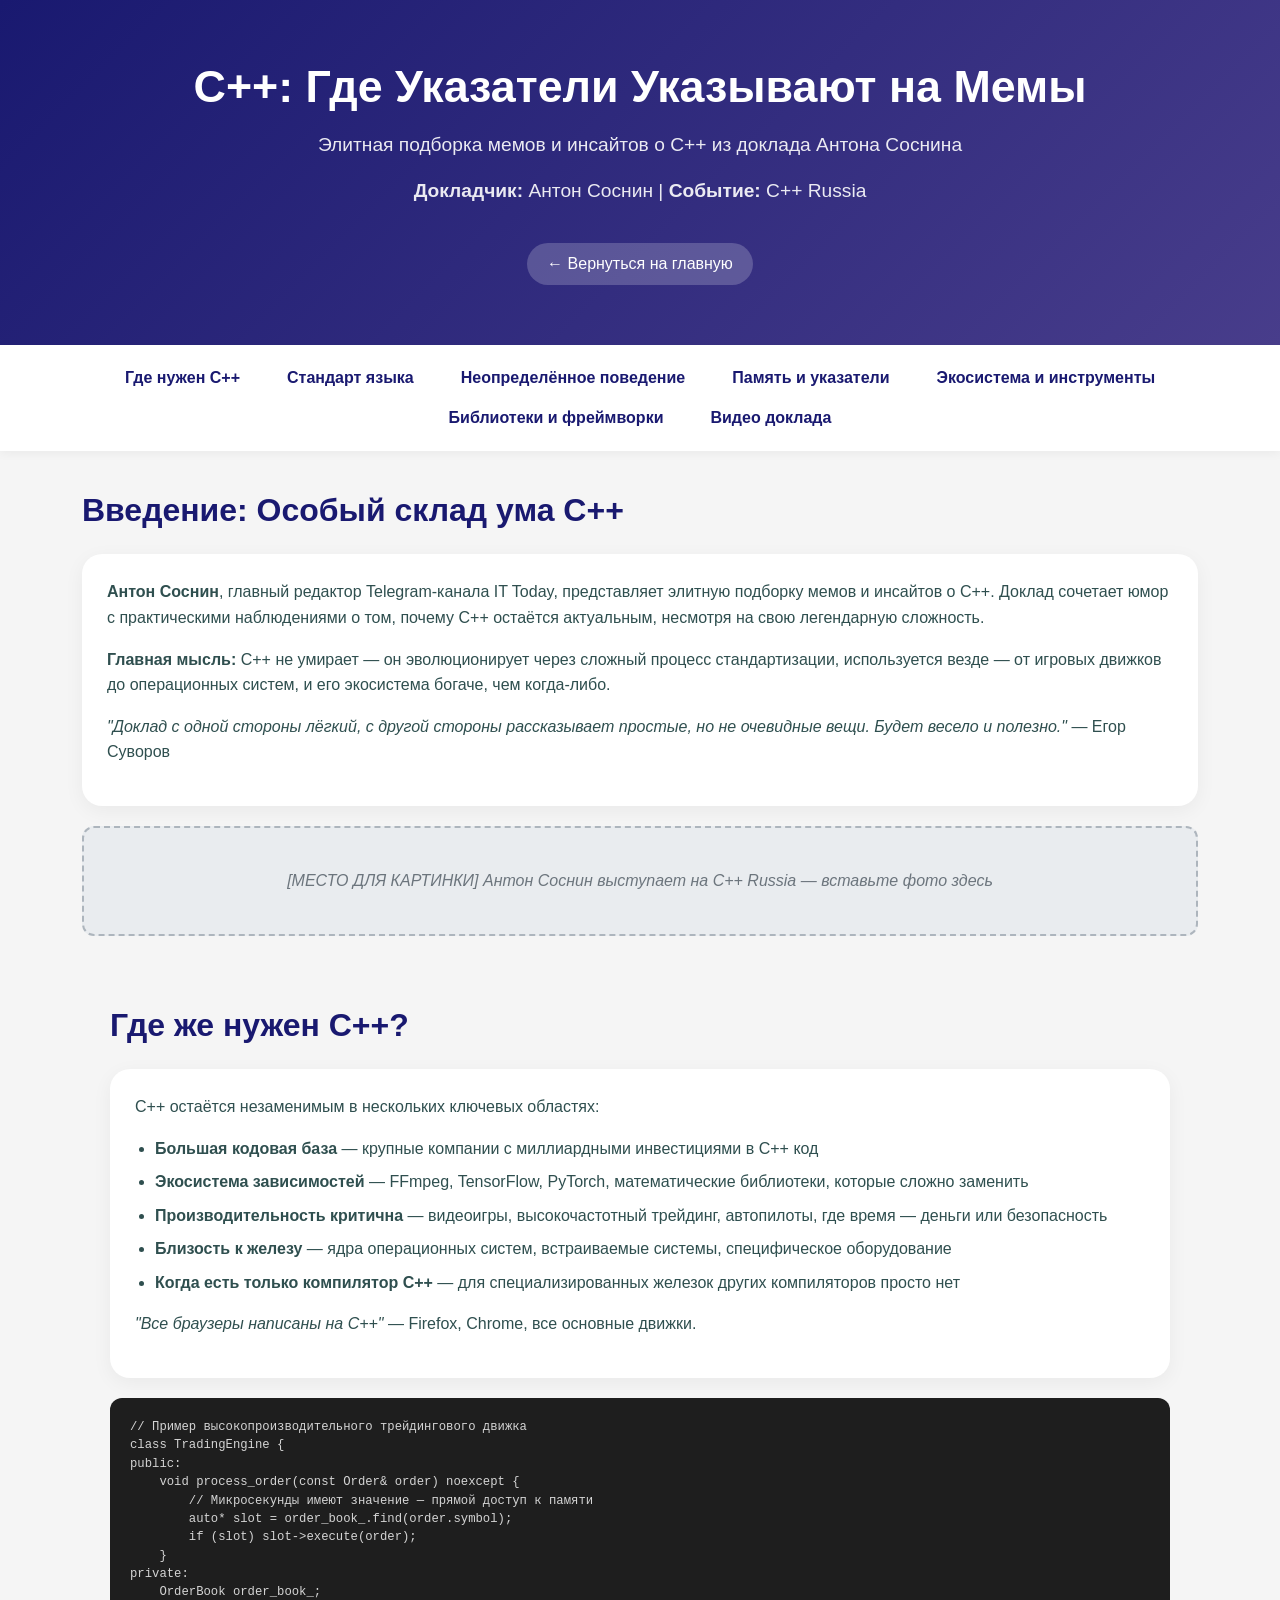
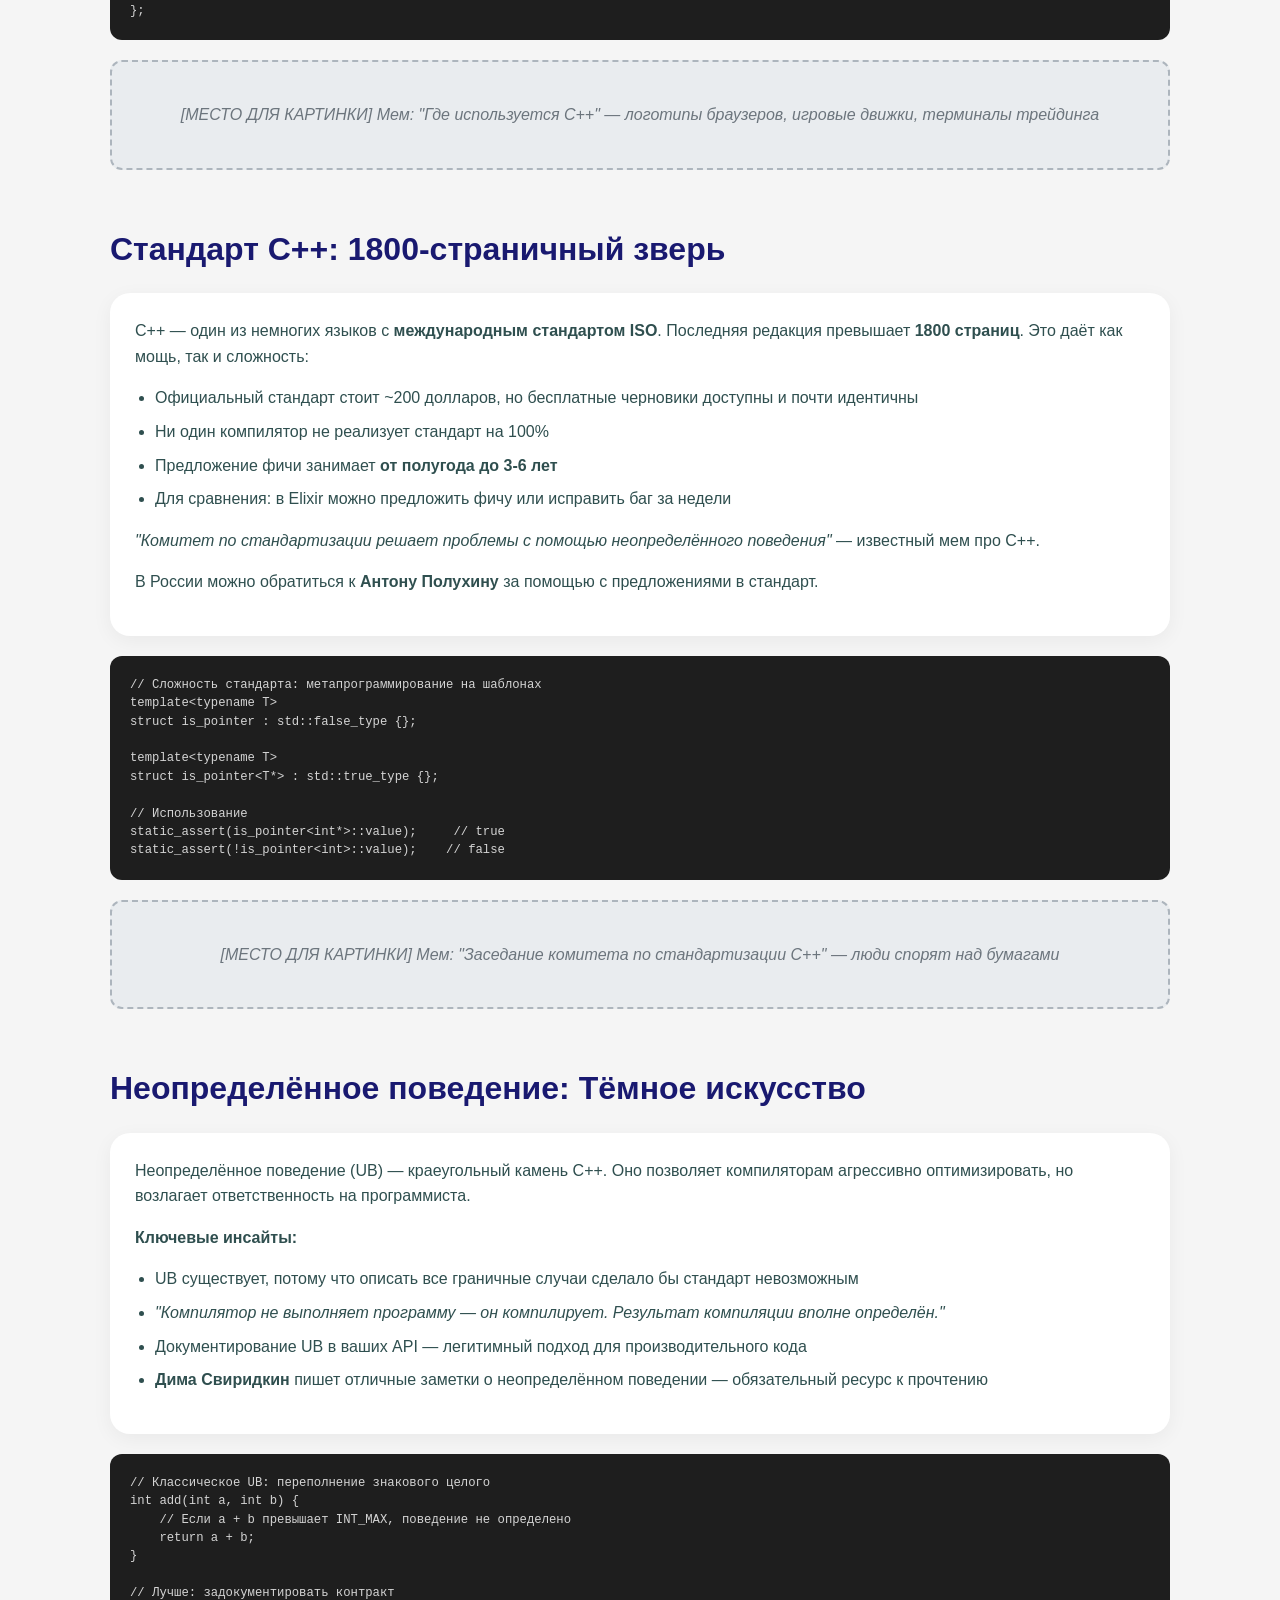
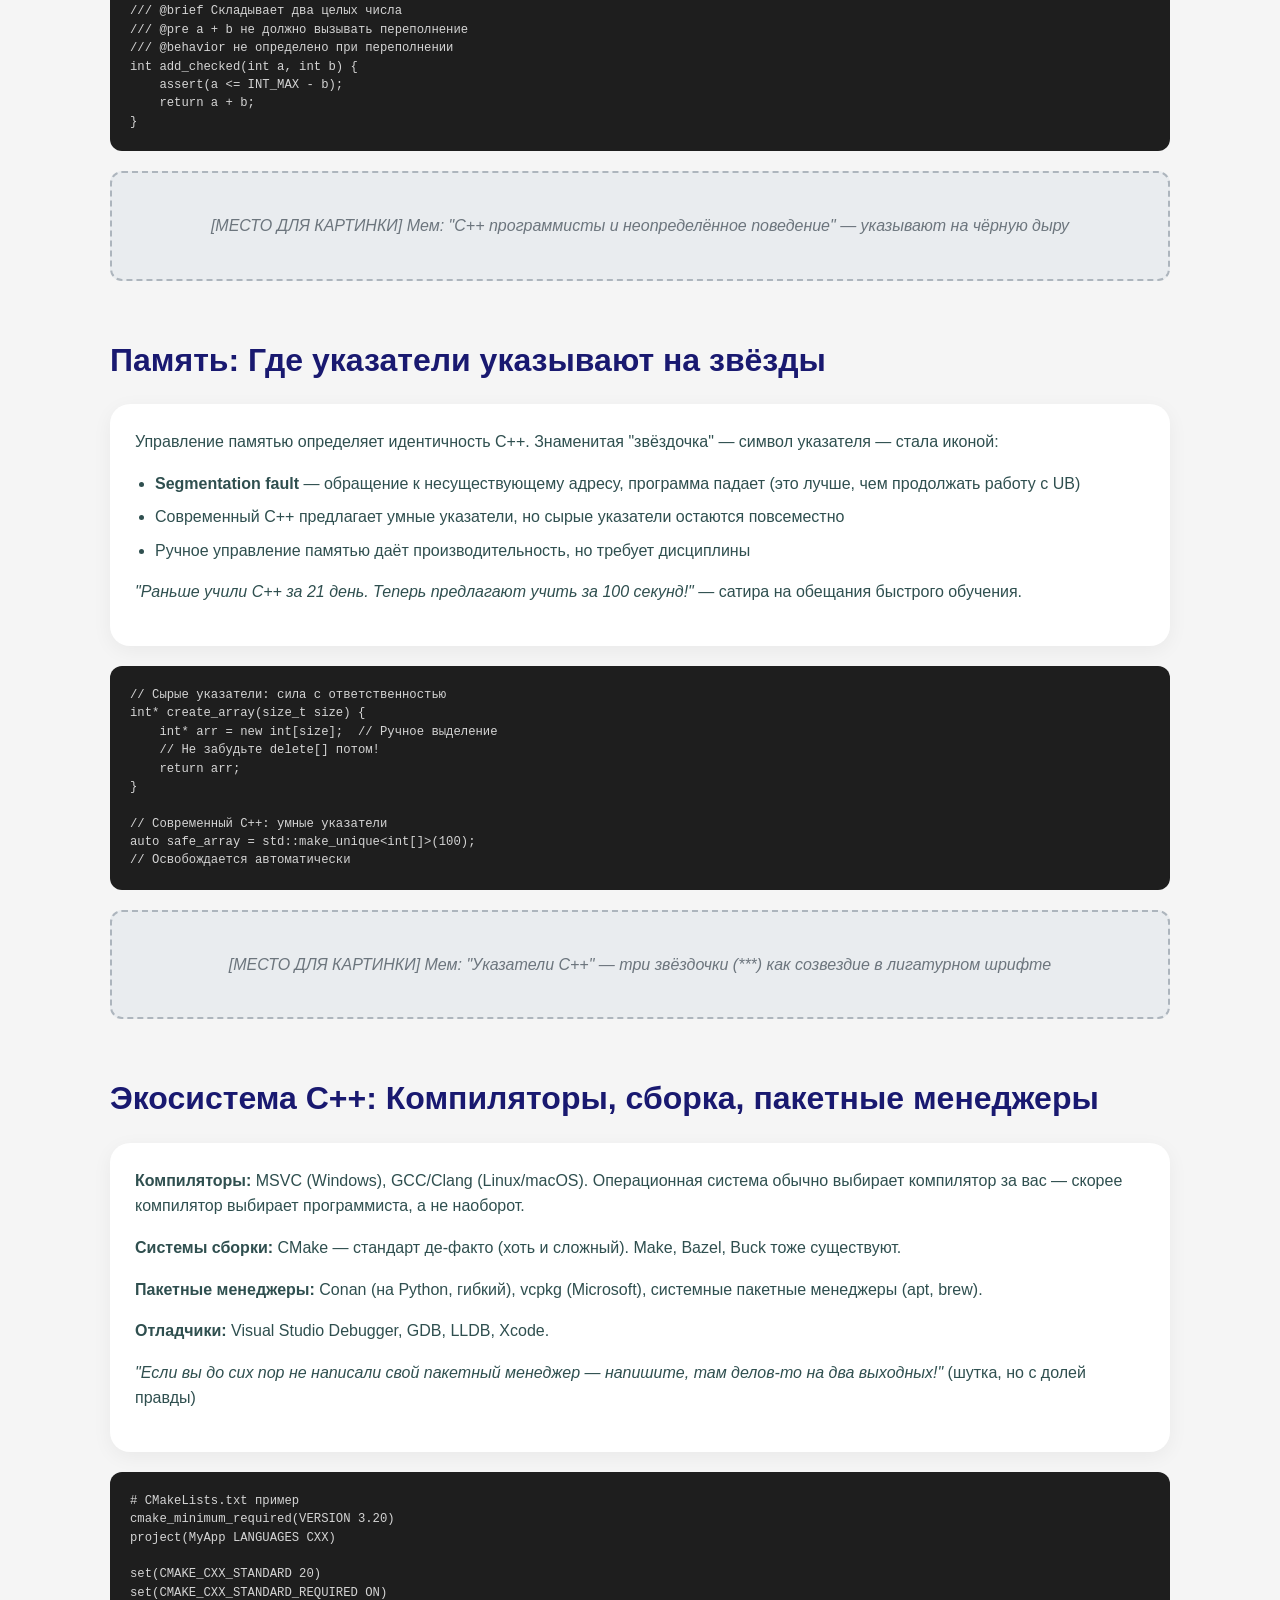
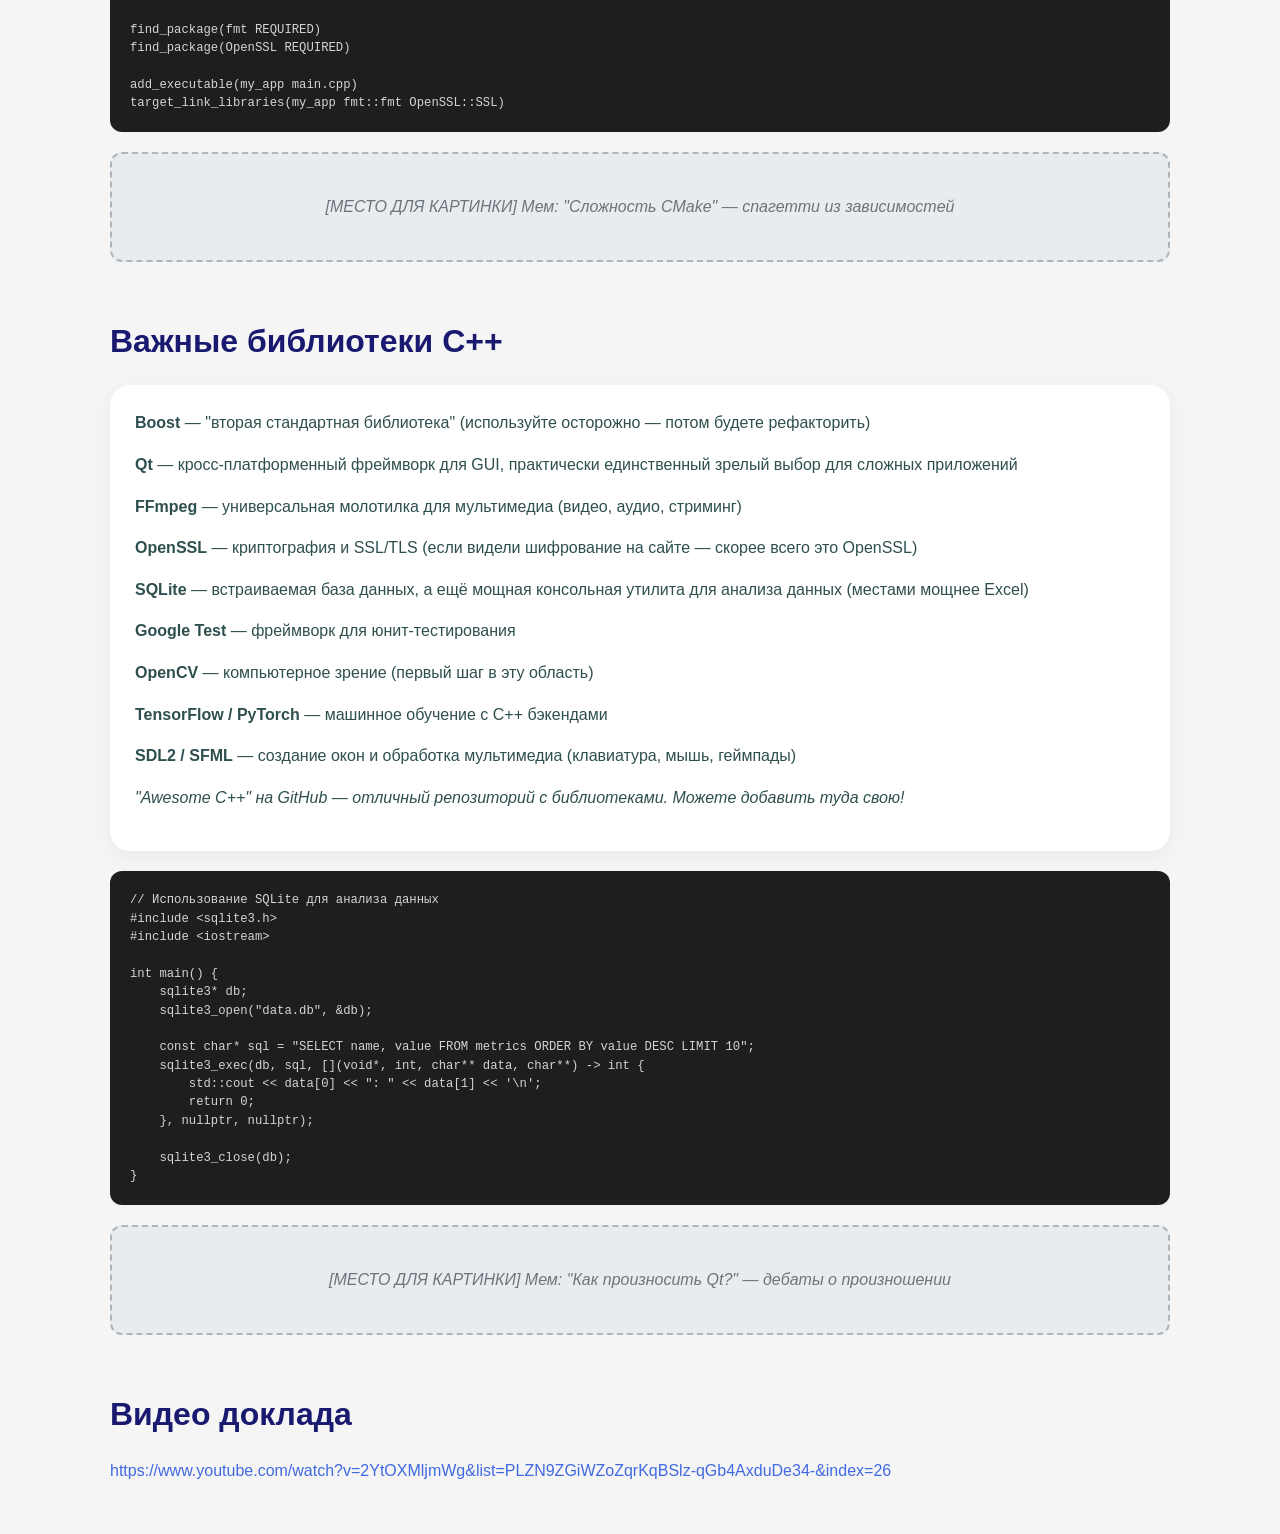
==== cpp-memes.html @ f67b55f9 "Update cpp-memes.html" ====
<!DOCTYPE html>
<html lang="ru">
<head>
    <meta charset="UTF-8">
    <meta name="viewport" content="width=device-width, initial-scale=1.0">
    <title>C++ Мемы и Инсайты | Доклад Антона Соснина</title>
    <link href="https://cdn.jsdelivr.net/npm/bootstrap@5.3.0-alpha1/dist/css/bootstrap.min.css" rel="stylesheet">
    <link rel="stylesheet" href="cpp-memes.css">
</head>
<body>

    <div class="header-section">
        <div class="container">
            <h1>C++: Где Указатели Указывают на Мемы</h1>
            <p>Элитная подборка мемов и инсайтов о C++ из доклада Антона Соснина</p>
            <p class="mt-3"><strong>Докладчик:</strong> Антон Соснин | <strong>Событие:</strong> C++ Russia</p>
            <a href="index.html" class="back-link">← Вернуться на главную</a>
        </div>
    </div>

    <div class="toc-section">
        <div class="container">
            <ul>
                <li><a href="#where-cpp">Где нужен C++</a></li>
                <li><a href="#standard">Стандарт языка</a></li>
                <li><a href="#ub">Неопределённое поведение</a></li>
                <li><a href="#memory">Память и указатели</a></li>
                <li><a href="#ecosystem">Экосистема и инструменты</a></li>
                <li><a href="#libraries">Библиотеки и фреймворки</a></li>
                <li><a href="#video">Видео доклада</a></li>
            </ul>
        </div>
    </div>
    <div class="intro-fixed">
        <div class="container">
            <h2 class="section-title">Введение: Особый склад ума C++</h2>
            <div class="info-card">
                <p><strong>Антон Соснин</strong>, главный редактор Telegram-канала IT Today, представляет элитную подборку мемов и инсайтов о C++. Доклад сочетает юмор с практическими наблюдениями о том, почему C++ остаётся актуальным, несмотря на свою легендарную сложность.</p>
                <p class="mt-3"><strong>Главная мысль:</strong> C++ не умирает — он эволюционирует через сложный процесс стандартизации, используется везде — от игровых движков до операционных систем, и его экосистема богаче, чем когда-либо.</p>
                <p class="mt-3"><em>"Доклад с одной стороны лёгкий, с другой стороны рассказывает простые, но не очевидные вещи. Будет весело и полезно."</em> — Егор Суворов</p>
            </div>
            <div class="image-placeholder">
                <p>[МЕСТО ДЛЯ КАРТИНКИ] Антон Соснин выступает на C++ Russia — вставьте фото здесь</p>
            </div>
        </div>
    </div>

    <div class="container-content">
        <div id="where-cpp" class="section-block">
            <h2 class="section-title">Где же нужен C++?</h2>
            <div class="info-card">
                <p>C++ остаётся незаменимым в нескольких ключевых областях:</p>
                <ul>
                    <li><strong>Большая кодовая база</strong> — крупные компании с миллиардными инвестициями в C++ код</li>
                    <li><strong>Экосистема зависимостей</strong> — FFmpeg, TensorFlow, PyTorch, математические библиотеки, которые сложно заменить</li>
                    <li><strong>Производительность критична</strong> — видеоигры, высокочастотный трейдинг, автопилоты, где время — деньги или безопасность</li>
                    <li><strong>Близость к железу</strong> — ядра операционных систем, встраиваемые системы, специфическое оборудование</li>
                    <li><strong>Когда есть только компилятор C++</strong> — для специализированных железок других компиляторов просто нет</li>
                </ul>
                <p class="mt-3"><em>"Все браузеры написаны на C++"</em> — Firefox, Chrome, все основные движки.</p>
            </div>
            <div class="code-block">
                <pre>
// Пример высокопроизводительного трейдингового движка
class TradingEngine {
public:
    void process_order(const Order&amp; order) noexcept {
        // Микросекунды имеют значение — прямой доступ к памяти
        auto* slot = order_book_.find(order.symbol);
        if (slot) slot->execute(order);
    }
private:
    OrderBook order_book_;
};</pre>
            </div>
            <div class="image-placeholder">
                <p>[МЕСТО ДЛЯ КАРТИНКИ] Мем: "Где используется C++" — логотипы браузеров, игровые движки, терминалы трейдинга</p>
            </div>
        </div>
        <div id="standard" class="section-block">
            <h2 class="section-title">Стандарт C++: 1800-страничный зверь</h2>
            <div class="info-card">
                <p>C++ — один из немногих языков с <strong>международным стандартом ISO</strong>. Последняя редакция превышает <strong>1800 страниц</strong>. Это даёт как мощь, так и сложность:</p>
                <ul>
                    <li>Официальный стандарт стоит ~200 долларов, но бесплатные черновики доступны и почти идентичны</li>
                    <li>Ни один компилятор не реализует стандарт на 100%</li>
                    <li>Предложение фичи занимает <strong>от полугода до 3-6 лет</strong></li>
                    <li>Для сравнения: в Elixir можно предложить фичу или исправить баг за недели</li>
                </ul>
                <p class="mt-3"><em>"Комитет по стандартизации решает проблемы с помощью неопределённого поведения"</em> — известный мем про C++.</p>
                <p class="mt-2">В России можно обратиться к <strong>Антону Полухину</strong> за помощью с предложениями в стандарт.</p>
            </div>
            <div class="code-block">
                <pre>
// Сложность стандарта: метапрограммирование на шаблонах
template&lt;typename T&gt;
struct is_pointer : std::false_type {};

template&lt;typename T&gt;
struct is_pointer&lt;T*&gt; : std::true_type {};

// Использование
static_assert(is_pointer&lt;int*&gt;::value);     // true
static_assert(!is_pointer&lt;int&gt;::value);    // false</pre>
            </div>
            <div class="image-placeholder">
                <p>[МЕСТО ДЛЯ КАРТИНКИ] Мем: "Заседание комитета по стандартизации C++" — люди спорят над бумагами</p>
            </div>
        </div>
        <div id="ub" class="section-block">
            <h2 class="section-title">Неопределённое поведение: Тёмное искусство</h2>
            <div class="info-card">
                <p>Неопределённое поведение (UB) — краеугольный камень C++. Оно позволяет компиляторам агрессивно оптимизировать, но возлагает ответственность на программиста.</p>
                <p><strong>Ключевые инсайты:</strong></p>
                <ul>
                    <li>UB существует, потому что описать все граничные случаи сделало бы стандарт невозможным</li>
                    <li><em>"Компилятор не выполняет программу — он компилирует. Результат компиляции вполне определён."</em></li>
                    <li>Документирование UB в ваших API — легитимный подход для производительного кода</li>
                    <li><strong>Дима Свиридкин</strong> пишет отличные заметки о неопределённом поведении — обязательный ресурс к прочтению</li>
                </ul>
            </div>
            <div class="code-block">
                <pre>
// Классическое UB: переполнение знакового целого
int add(int a, int b) {
    // Если a + b превышает INT_MAX, поведение не определено
    return a + b;
}

// Лучше: задокументировать контракт
/// @brief Складывает два целых числа
/// @pre a + b не должно вызывать переполнение
/// @behavior не определено при переполнении
int add_checked(int a, int b) {
    assert(a <= INT_MAX - b);
    return a + b;
}</pre>
            </div>
            <div class="image-placeholder">
                <p>[МЕСТО ДЛЯ КАРТИНКИ] Мем: "C++ программисты и неопределённое поведение" — указывают на чёрную дыру</p>
            </div>
        </div>
        <div id="memory" class="section-block">
            <h2 class="section-title">Память: Где указатели указывают на звёзды</h2>
            <div class="info-card">
                <p>Управление памятью определяет идентичность C++. Знаменитая "звёздочка" — символ указателя — стала иконой:</p>
                <ul>
                    <li><strong>Segmentation fault</strong> — обращение к несуществующему адресу, программа падает (это лучше, чем продолжать работу с UB)</li>
                    <li>Современный C++ предлагает умные указатели, но сырые указатели остаются повсеместно</li>
                    <li>Ручное управление памятью даёт производительность, но требует дисциплины</li>
                </ul>
                <p class="mt-3"><em>"Раньше учили C++ за 21 день. Теперь предлагают учить за 100 секунд!"</em> — сатира на обещания быстрого обучения.</p>
            </div>
            <div class="code-block">
                <pre>
// Сырые указатели: сила с ответственностью
int* create_array(size_t size) {
    int* arr = new int[size];  // Ручное выделение
    // Не забудьте delete[] потом!
    return arr;
}

// Современный C++: умные указатели
auto safe_array = std::make_unique&lt;int[]&gt;(100);
// Освобождается автоматически</pre>
            </div>
            <div class="image-placeholder">
                <p>[МЕСТО ДЛЯ КАРТИНКИ] Мем: "Указатели C++" — три звёздочки (***) как созвездие в лигатурном шрифте</p>
            </div>
        </div>
        <div id="ecosystem" class="section-block">
            <h2 class="section-title">Экосистема C++: Компиляторы, сборка, пакетные менеджеры</h2>
            <div class="info-card">
                <p><strong>Компиляторы:</strong> MSVC (Windows), GCC/Clang (Linux/macOS). Операционная система обычно выбирает компилятор за вас — скорее компилятор выбирает программиста, а не наоборот.</p>
                <p><strong>Системы сборки:</strong> CMake — стандарт де-факто (хоть и сложный). Make, Bazel, Buck тоже существуют.</p>
                <p><strong>Пакетные менеджеры:</strong> Conan (на Python, гибкий), vcpkg (Microsoft), системные пакетные менеджеры (apt, brew).</p>
                <p><strong>Отладчики:</strong> Visual Studio Debugger, GDB, LLDB, Xcode.</p>
                <p class="mt-3"><em>"Если вы до сих пор не написали свой пакетный менеджер — напишите, там делов-то на два выходных!"</em> (шутка, но с долей правды)</p>
            </div>
            <div class="code-block">
                <pre>
# CMakeLists.txt пример
cmake_minimum_required(VERSION 3.20)
project(MyApp LANGUAGES CXX)

set(CMAKE_CXX_STANDARD 20)
set(CMAKE_CXX_STANDARD_REQUIRED ON)

find_package(fmt REQUIRED)
find_package(OpenSSL REQUIRED)

add_executable(my_app main.cpp)
target_link_libraries(my_app fmt::fmt OpenSSL::SSL)</pre>
            </div>
            <div class="image-placeholder">
                <p>[МЕСТО ДЛЯ КАРТИНКИ] Мем: "Сложность CMake" — спагетти из зависимостей</p>
            </div>
        </div>
        <div id="libraries" class="section-block">
            <h2 class="section-title">Важные библиотеки C++</h2>
            <div class="info-card">
                <p><strong>Boost</strong> — "вторая стандартная библиотека" (используйте осторожно — потом будете рефакторить)</p>
                <p><strong>Qt</strong> — кросс-платформенный фреймворк для GUI, практически единственный зрелый выбор для сложных приложений</p>
                <p><strong>FFmpeg</strong> — универсальная молотилка для мультимедиа (видео, аудио, стриминг)</p>
                <p><strong>OpenSSL</strong> — криптография и SSL/TLS (если видели шифрование на сайте — скорее всего это OpenSSL)</p>
                <p><strong>SQLite</strong> — встраиваемая база данных, а ещё мощная консольная утилита для анализа данных (местами мощнее Excel)</p>
                <p><strong>Google Test</strong> — фреймворк для юнит-тестирования</p>
                <p><strong>OpenCV</strong> — компьютерное зрение (первый шаг в эту область)</p>
                <p><strong>TensorFlow / PyTorch</strong> — машинное обучение с C++ бэкендами</p>
                <p><strong>SDL2 / SFML</strong> — создание окон и обработка мультимедиа (клавиатура, мышь, геймпады)</p>
                <p class="mt-3"><em>"Awesome C++" на GitHub — отличный репозиторий с библиотеками. Можете добавить туда свою!</em></p>
            </div>
            <div class="code-block">
                <pre>
// Использование SQLite для анализа данных
#include &lt;sqlite3.h&gt;
#include &lt;iostream&gt;

int main() {
    sqlite3* db;
    sqlite3_open("data.db", &db);
    
    const char* sql = "SELECT name, value FROM metrics ORDER BY value DESC LIMIT 10";
    sqlite3_exec(db, sql, [](void*, int, char** data, char**) -> int {
        std::cout &lt;&lt; data[0] &lt;&lt; ": " &lt;&lt; data[1] &lt;&lt; '\n';
        return 0;
    }, nullptr, nullptr);
    
    sqlite3_close(db);
}</pre>
            </div>
            <div class="image-placeholder">
                <p>[МЕСТО ДЛЯ КАРТИНКИ] Мем: "Как произносить Qt?" — дебаты о произношении</p>
            </div>
        </div>
        <div id="video" class="video-link-block">
            <h2 class="section-title">Видео доклада</h2>
            <div class="video-link">
                <a href="https://www.youtube.com/watch?v=2YtOXMljmWg&list=PLZN9ZGiWZoZqrKqBSlz-qGb4AxduDe34-&index=26" target="_blank" class="video-url">
                    https://www.youtube.com/watch?v=2YtOXMljmWg&list=PLZN9ZGiWZoZqrKqBSlz-qGb4AxduDe34-&index=26
                </a>
            </div>
        </div>
    </div>
</body>
</html>
---- cpp-memes.css ----
* {
    margin: 0;
    padding: 0;
    box-sizing: border-box;
}

body {
    font-family: "Segoe UI", Tahoma, Geneva, Verdana, sans-serif;
    background: whitesmoke;
    color: darkslategray;
    line-height: 1.6;
}
.header-section {
    background: linear-gradient(135deg, midnightblue 0%, darkslateblue 100%);
    color: white;
    padding: 60px 0;
    text-align: center;
}

.header-section h1 {
    font-size: 2.8rem;
    font-weight: 800;
    margin-bottom: 1rem;
}

.header-section p {
    font-size: 1.2rem;
    opacity: 0.9;
}

.back-link {
    display: inline-block;
    margin-top: 20px;
    color: white;
    text-decoration: none;
    background: rgba(255, 255, 255, 0.2);
    padding: 8px 20px;
    border-radius: 40px;
    transition: all 0.3s;
}

.back-link:hover {
    background: rgba(255, 255, 255, 0.3);
    color: white;
}

.toc-section {
    background: white;
    padding: 20px 0;
    position: sticky;
    top: 0;
    z-index: 100;
    box-shadow: 0 2px 10px rgba(0, 0, 0, 0.05);
}

.toc-section ul {
    display: flex;
    flex-wrap: wrap;
    justify-content: center;
    gap: 15px;
    list-style: none;
    padding: 0;
    margin: 0;
}

.toc-section a {
    color: midnightblue;
    text-decoration: none;
    font-weight: 600;
    padding: 8px 16px;
    border-radius: 25px;
    transition: all 0.3s;
}

.toc-section a:hover {
    background: midnightblue;
    color: white;
}

.intro-fixed {
    background: whitesmoke;
    padding: 40px 0 20px 0;
    position: sticky;
    top: 70px;
    z-index: 90;
    border-bottom: none;
}

.container-content {
    max-width: 1100px;
    margin: 0 auto;
    padding: 30px 20px 50px 20px;
    position: relative;
    z-index: 1;
    background: whitesmoke;
}

.section-block {
    margin-bottom: 60px;
    scroll-margin-top: 180px;
}

.section-title {
    font-size: 2rem;
    font-weight: 700;
    margin-bottom: 25px;
    color: midnightblue;
    padding-left: 0;
    border-left: none;
}
.code-block {
    background: #1e1e1e;
    color: #d4d4d4;
    padding: 20px;
    border-radius: 12px;
    overflow-x: auto;
    font-family: "Courier New", monospace;
    font-size: 14px;
    line-height: 1.5;
    margin: 20px 0;
    border-left: none;
}

.code-block pre {
    margin: 0;
    white-space: pre-wrap;
    word-wrap: break-word;
}

.info-card {
    background: white;
    border-radius: 20px;
    padding: 25px;
    margin: 20px 0;
    box-shadow: 0 5px 20px rgba(0, 0, 0, 0.05);
    border: none;
}
.image-placeholder {
    background: #e9ecef;
    border: 2px dashed #adb5bd;
    border-radius: 12px;
    padding: 40px;
    text-align: center;
    margin: 20px 0;
    color: #6c757d;
}

.image-placeholder p {
    margin: 0;
    font-style: italic;
}

}
.video-link-block {
    margin: 40px 0;
    padding: 20px;
    background: white;
    border-radius: 20px;
    box-shadow: 0 5px 20px rgba(0, 0, 0, 0.05);
}

.video-url {
    color: royalblue;
    text-decoration: none;
    font-weight: 500;
    word-break: break-all;
}

.video-url:hover {
    text-decoration: underline;
}

.info-card ul {
    padding-left: 20px;
    margin-top: 10px;
}

.info-card li {
    margin-bottom: 8px;
}

@media (max-width: 768px) {
    .toc-section ul {
        flex-direction: column;
        align-items: center;
        gap: 8px;
    }
    
    .section-title {
        font-size: 1.6rem;
    }
    
    .header-section h1 {
        font-size: 2rem;
    }
    
    .container-content {
        padding: 20px 15px 40px 15px;
    }
    
    .code-block {
        font-size: 12px;
        padding: 15px;
    }
    
    .intro-fixed {
        top: auto;
        position: relative;
        padding: 30px 0 10px 0;
    }
    
    .section-block {
        scroll-margin-top: 20px;
    }
}
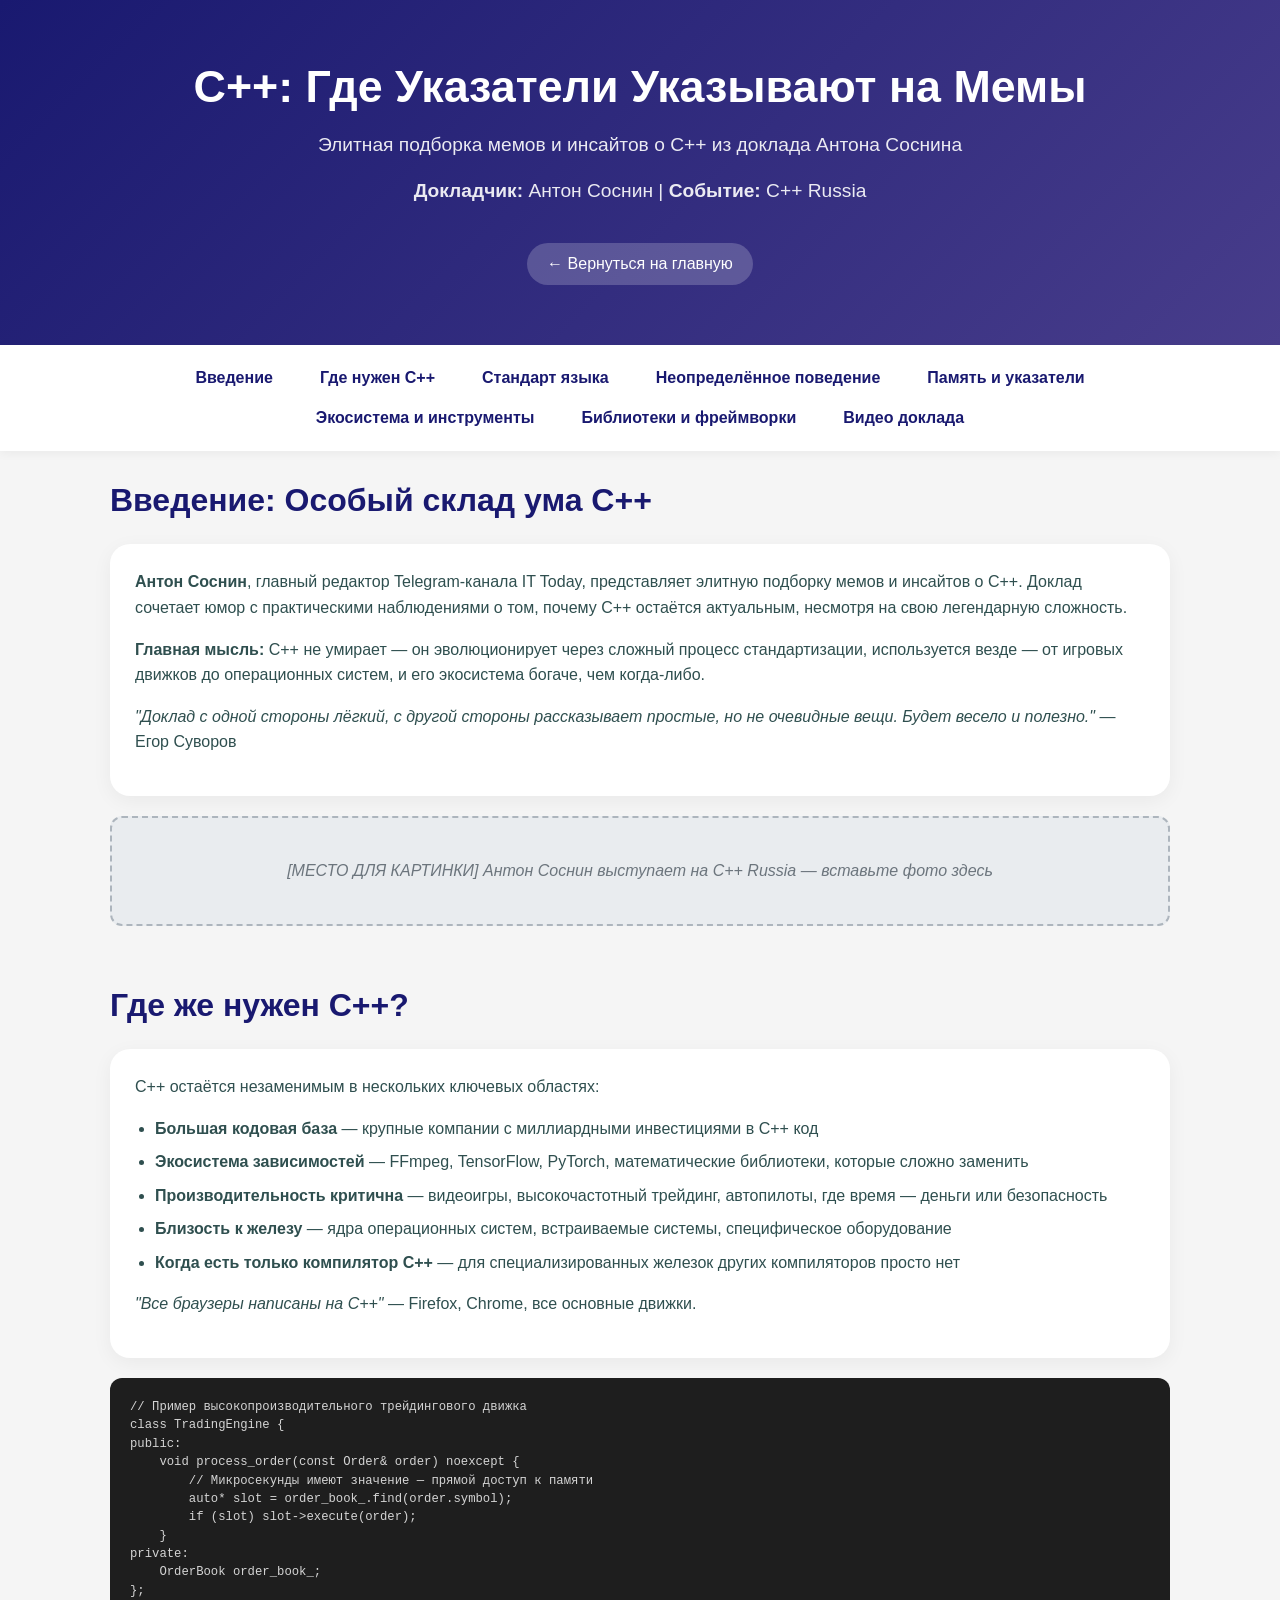
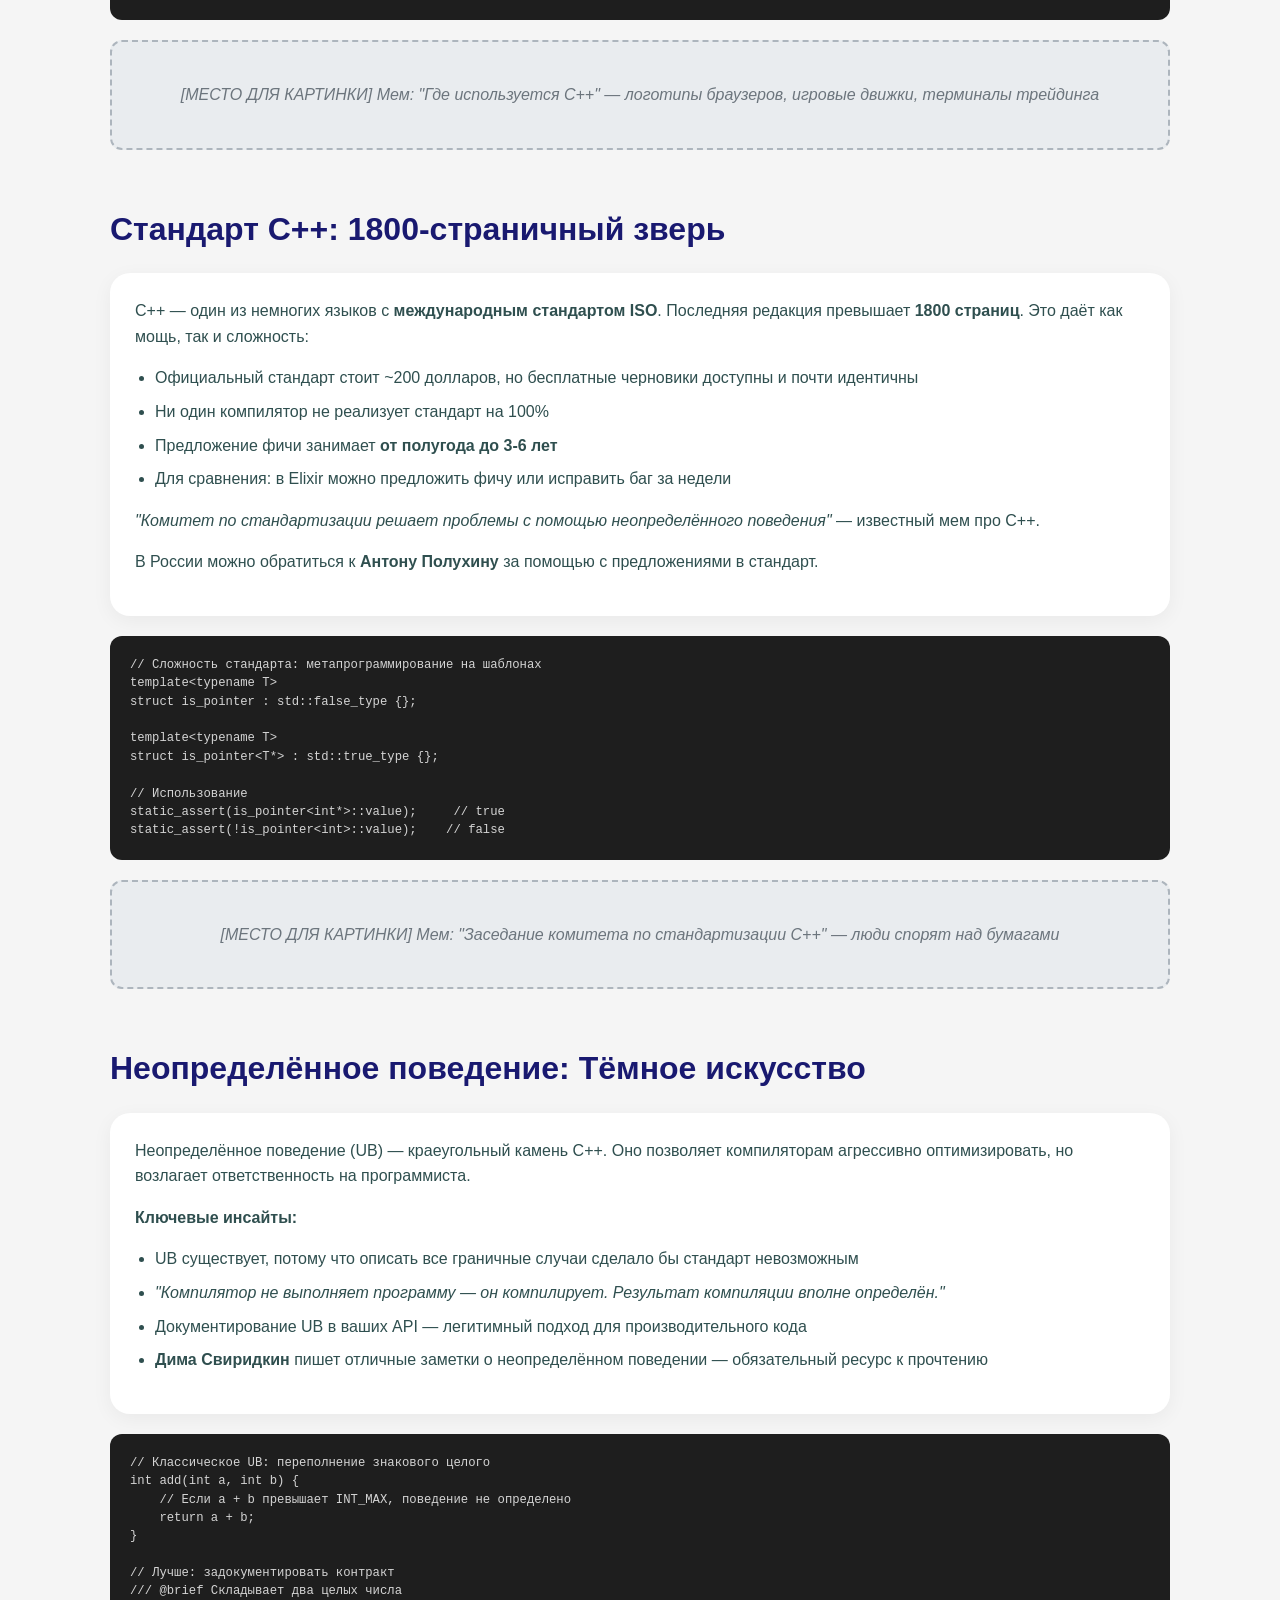
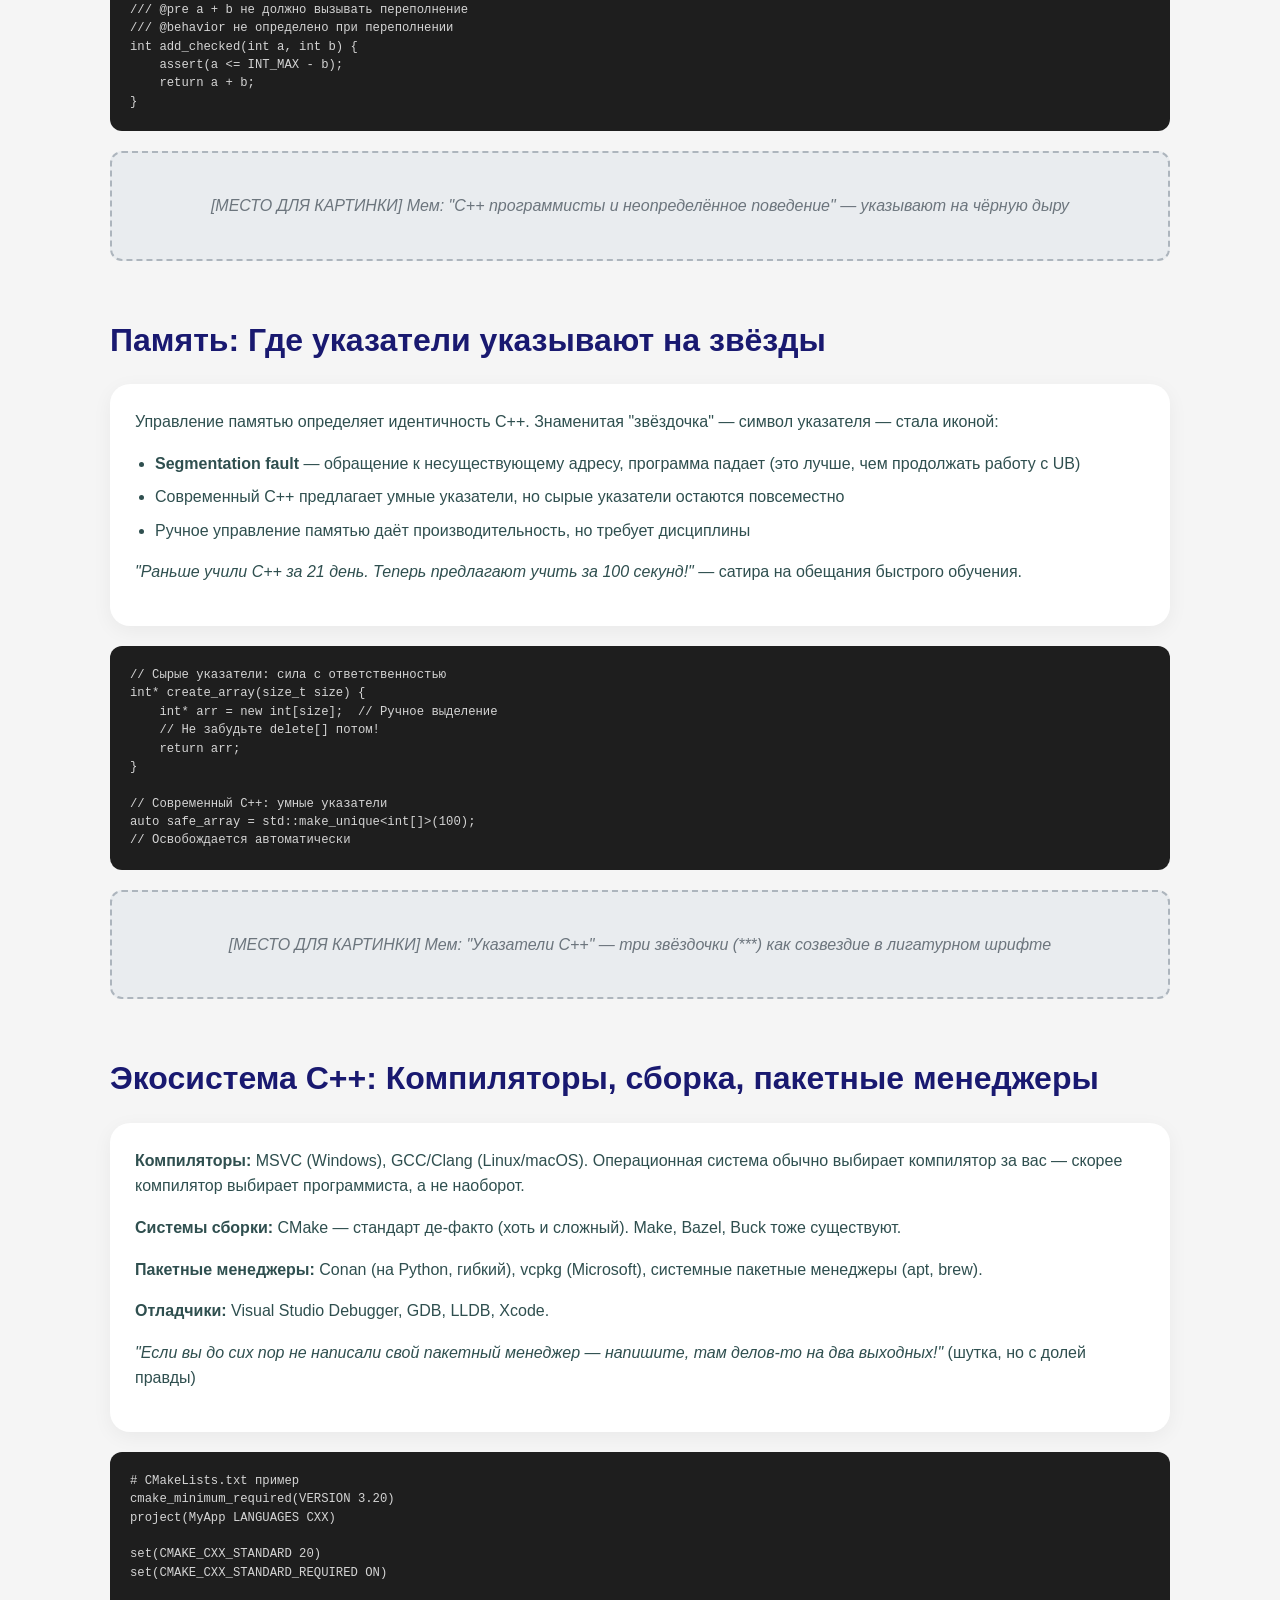
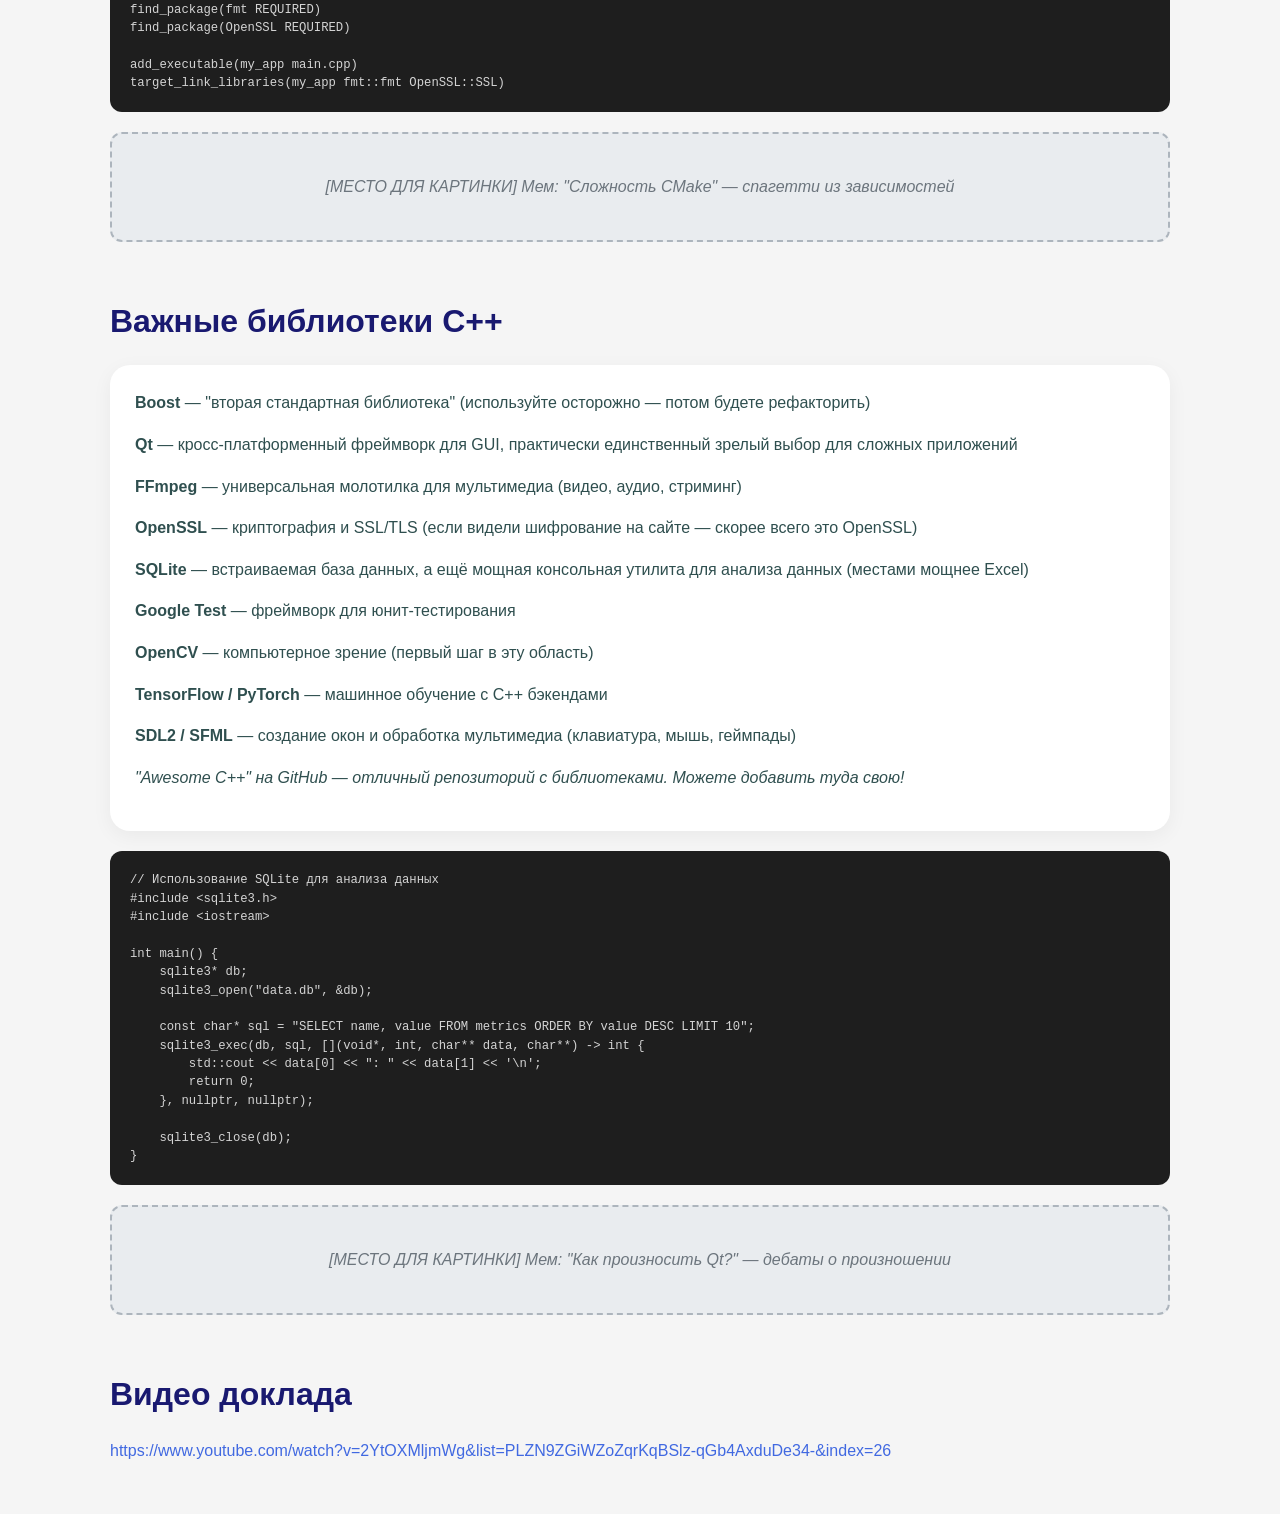
==== commit ba1025e7: "Update cpp-memes.html" ====
--- a/cpp-memes.html
+++ b/cpp-memes.html
@@ -21,6 +21,7 @@
     <div class="toc-section">
         <div class="container">
             <ul>
+                <li><a href="#intro">Введение</a></li>
                 <li><a href="#where-cpp">Где нужен C++</a></li>
                 <li><a href="#standard">Стандарт языка</a></li>
                 <li><a href="#ub">Неопределённое поведение</a></li>
@@ -31,8 +32,11 @@
             </ul>
         </div>
     </div>
-    <div class="intro-fixed">
-        <div class="container">
+
+    <div class="container-content">
+        
+        <!-- ВВЕДЕНИЕ -->
+        <div id="intro" class="section-block">
             <h2 class="section-title">Введение: Особый склад ума C++</h2>
             <div class="info-card">
                 <p><strong>Антон Соснин</strong>, главный редактор Telegram-канала IT Today, представляет элитную подборку мемов и инсайтов о C++. Доклад сочетает юмор с практическими наблюдениями о том, почему C++ остаётся актуальным, несмотря на свою легендарную сложность.</p>
@@ -43,9 +47,8 @@
                 <p>[МЕСТО ДЛЯ КАРТИНКИ] Антон Соснин выступает на C++ Russia — вставьте фото здесь</p>
             </div>
         </div>
-    </div>
-
-    <div class="container-content">
+
+        <!-- ГДЕ НУЖЕН C++ -->
         <div id="where-cpp" class="section-block">
             <h2 class="section-title">Где же нужен C++?</h2>
             <div class="info-card">
@@ -77,6 +80,8 @@
                 <p>[МЕСТО ДЛЯ КАРТИНКИ] Мем: "Где используется C++" — логотипы браузеров, игровые движки, терминалы трейдинга</p>
             </div>
         </div>
+
+        <!-- СТАНДАРТ ЯЗЫКА -->
         <div id="standard" class="section-block">
             <h2 class="section-title">Стандарт C++: 1800-страничный зверь</h2>
             <div class="info-card">
@@ -107,6 +112,8 @@
                 <p>[МЕСТО ДЛЯ КАРТИНКИ] Мем: "Заседание комитета по стандартизации C++" — люди спорят над бумагами</p>
             </div>
         </div>
+
+        <!-- НЕОПРЕДЕЛЁННОЕ ПОВЕДЕНИЕ -->
         <div id="ub" class="section-block">
             <h2 class="section-title">Неопределённое поведение: Тёмное искусство</h2>
             <div class="info-card">
@@ -140,6 +147,8 @@
                 <p>[МЕСТО ДЛЯ КАРТИНКИ] Мем: "C++ программисты и неопределённое поведение" — указывают на чёрную дыру</p>
             </div>
         </div>
+
+        <!-- ПАМЯТЬ И УКАЗАТЕЛИ -->
         <div id="memory" class="section-block">
             <h2 class="section-title">Память: Где указатели указывают на звёзды</h2>
             <div class="info-card">
@@ -168,6 +177,8 @@
                 <p>[МЕСТО ДЛЯ КАРТИНКИ] Мем: "Указатели C++" — три звёздочки (***) как созвездие в лигатурном шрифте</p>
             </div>
         </div>
+
+        <!-- ЭКОСИСТЕМА И ИНСТРУМЕНТЫ -->
         <div id="ecosystem" class="section-block">
             <h2 class="section-title">Экосистема C++: Компиляторы, сборка, пакетные менеджеры</h2>
             <div class="info-card">
@@ -196,6 +207,8 @@
                 <p>[МЕСТО ДЛЯ КАРТИНКИ] Мем: "Сложность CMake" — спагетти из зависимостей</p>
             </div>
         </div>
+
+        <!-- БИБЛИОТЕКИ И ФРЕЙМВОРКИ -->
         <div id="libraries" class="section-block">
             <h2 class="section-title">Важные библиотеки C++</h2>
             <div class="info-card">
@@ -233,6 +246,8 @@
                 <p>[МЕСТО ДЛЯ КАРТИНКИ] Мем: "Как произносить Qt?" — дебаты о произношении</p>
             </div>
         </div>
+
+        <!-- БЛОК С ССЫЛКОЙ НА ВИДЕО -->
         <div id="video" class="video-link-block">
             <h2 class="section-title">Видео доклада</h2>
             <div class="video-link">
@@ -241,6 +256,7 @@
                 </a>
             </div>
         </div>
+
     </div>
 </body>
 </html>
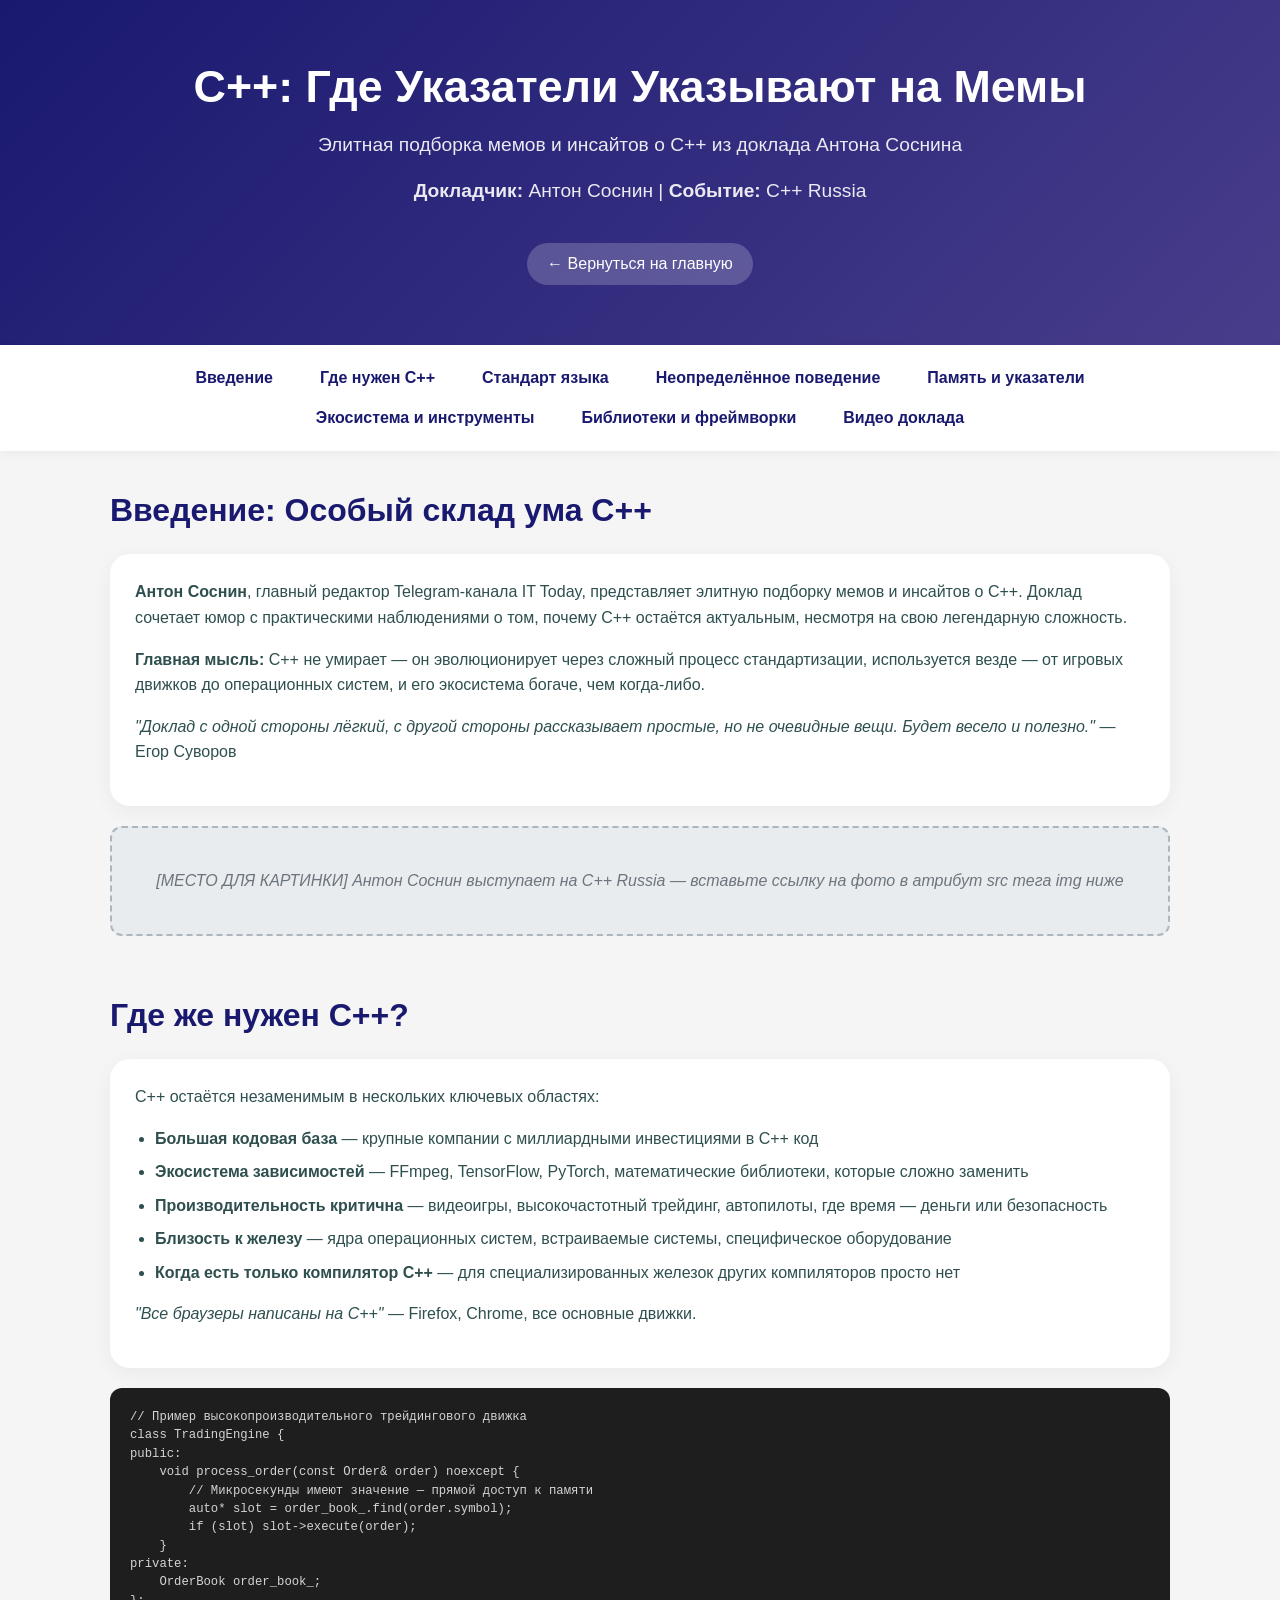
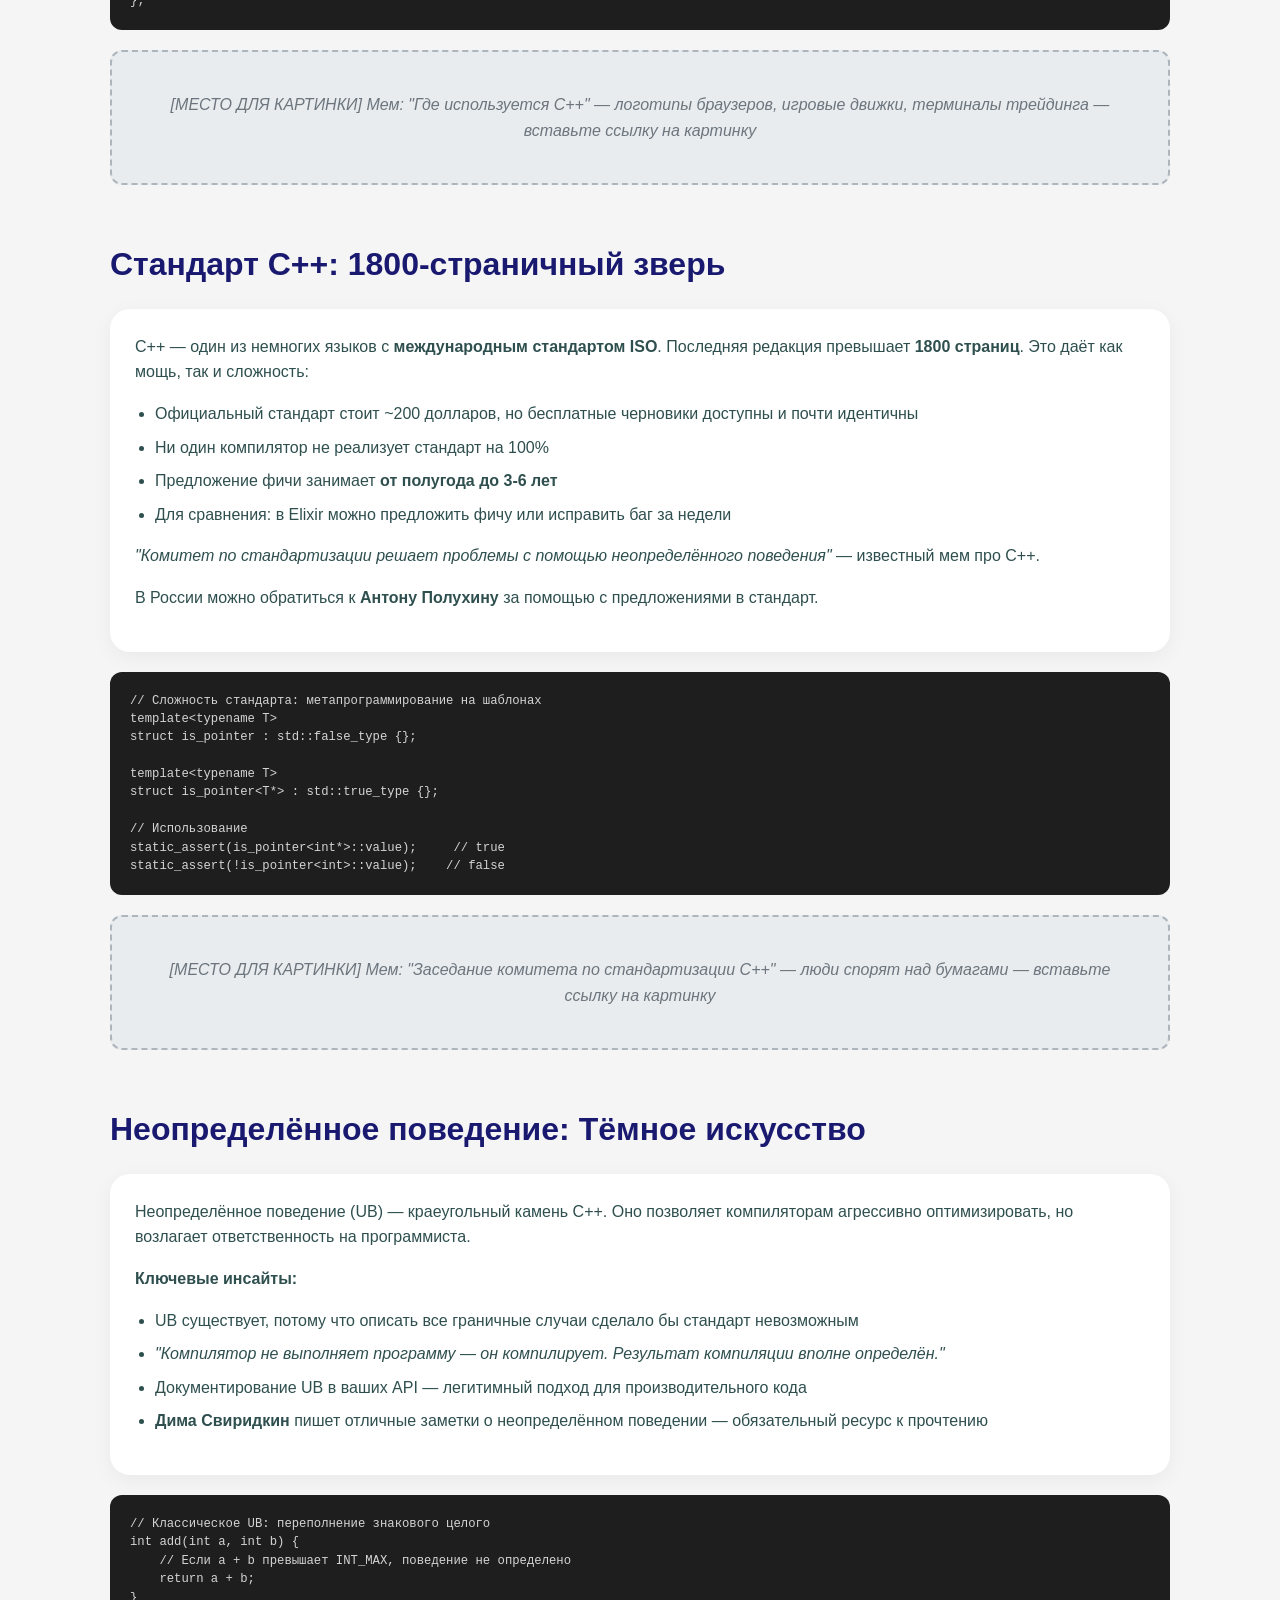
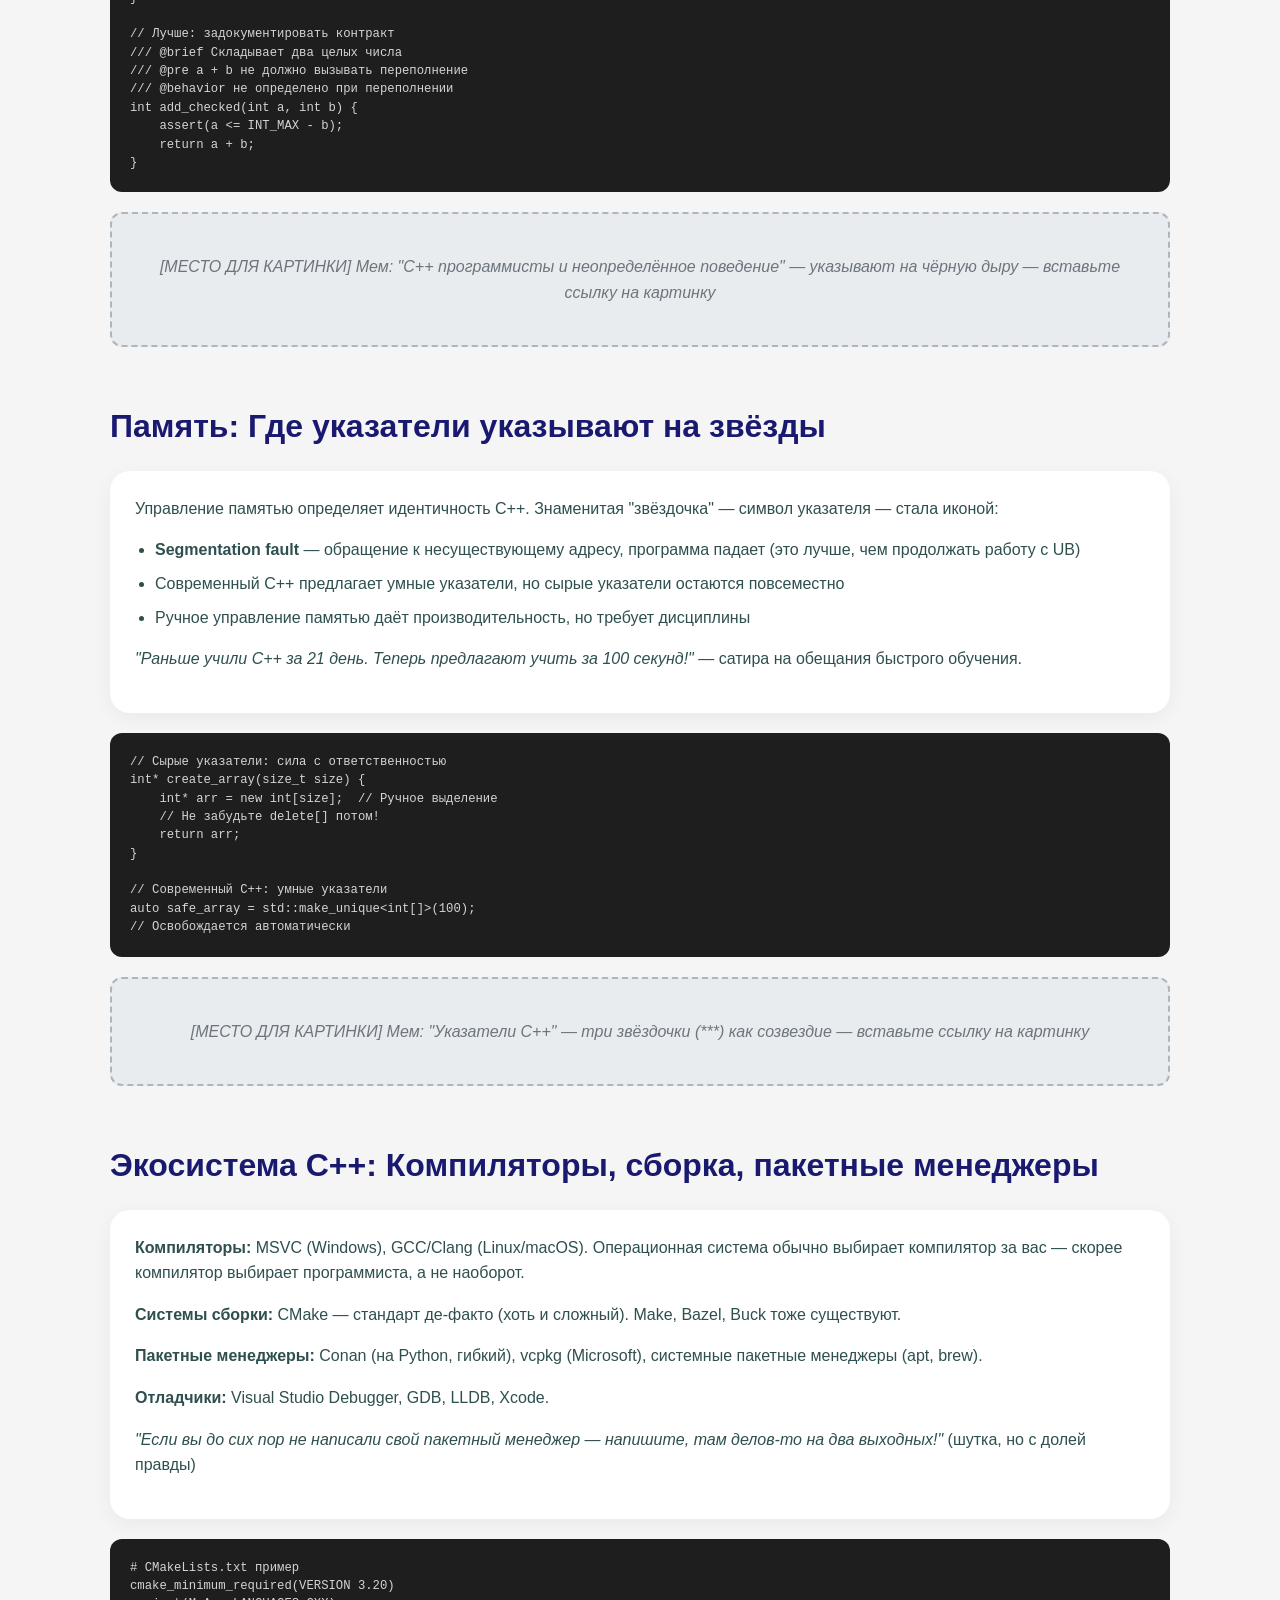
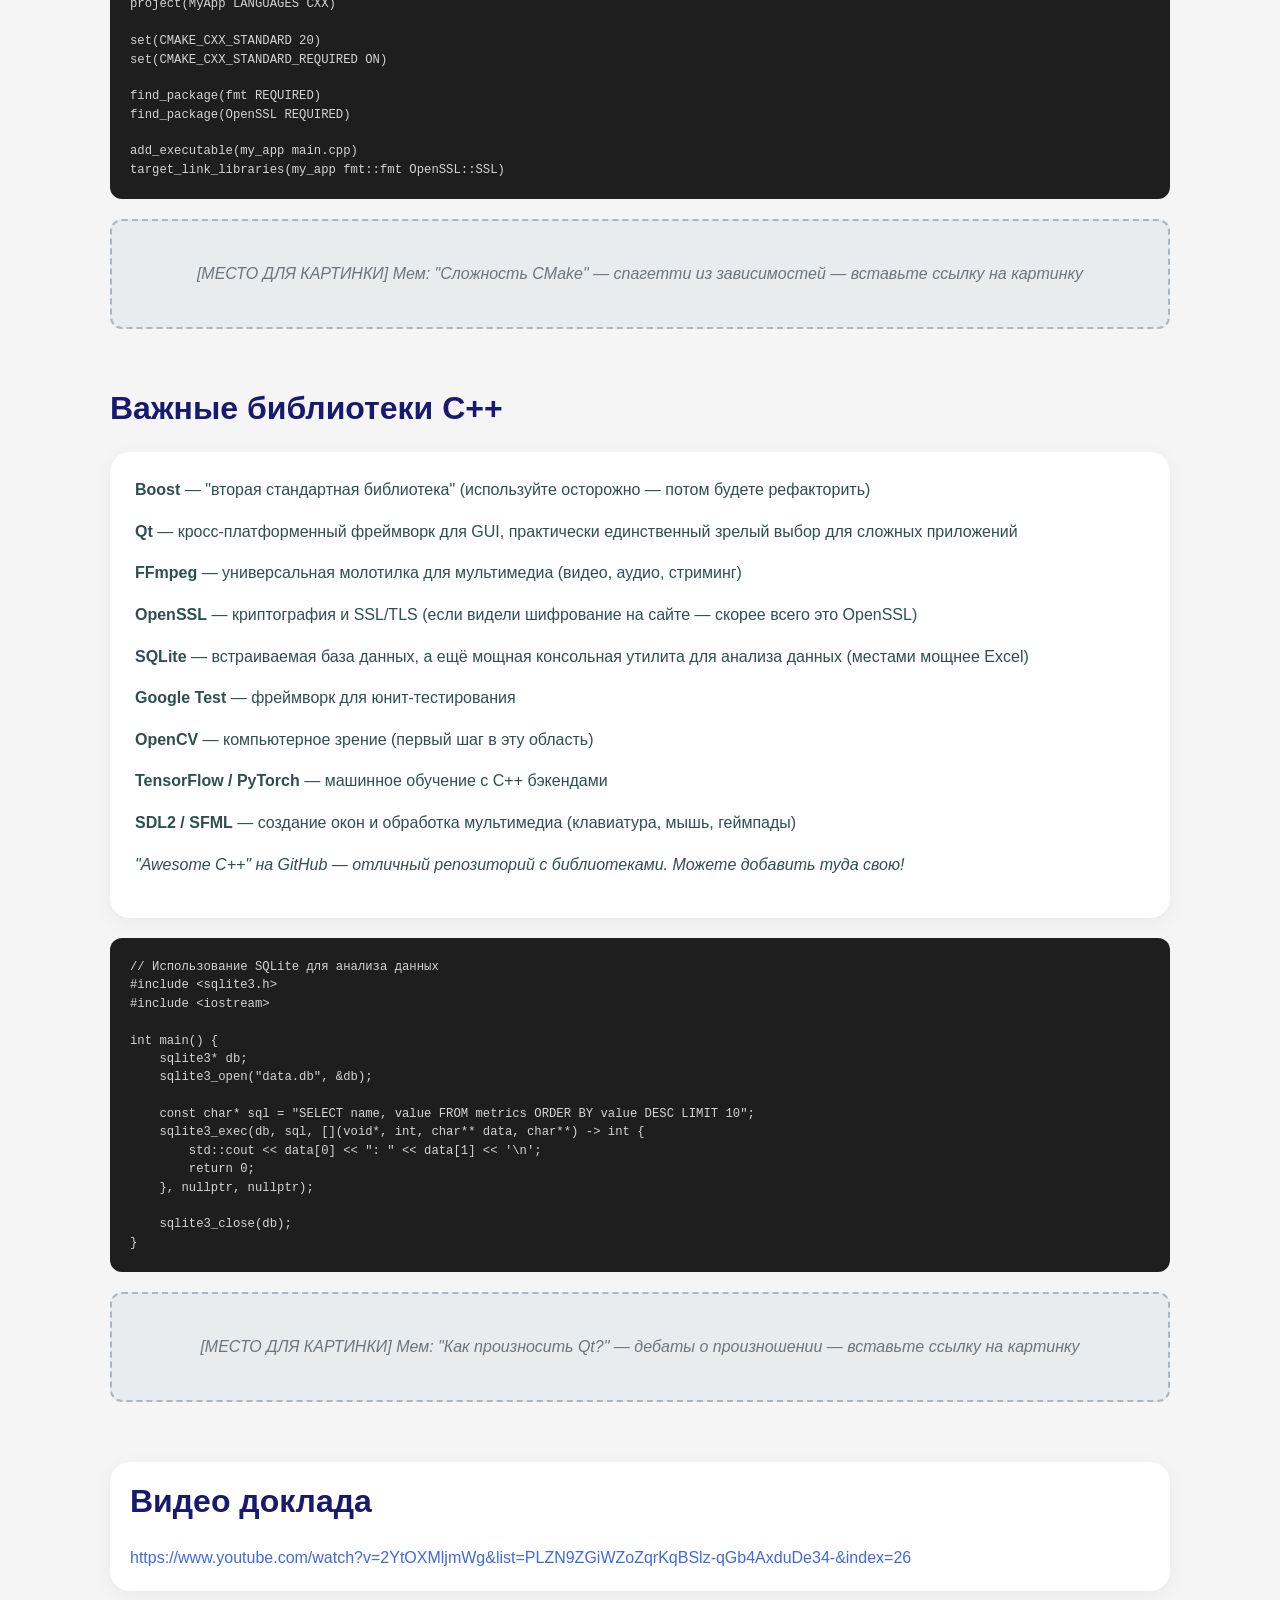
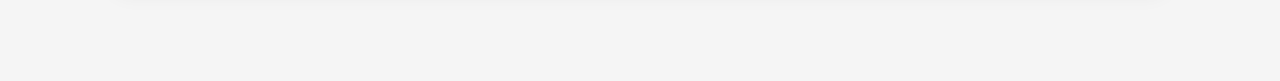
==== commit c680cd4d: "Update cpp-memes.html" ====
--- a/cpp-memes.html
+++ b/cpp-memes.html
@@ -17,7 +17,6 @@
             <a href="index.html" class="back-link">← Вернуться на главную</a>
         </div>
     </div>
-
     <div class="toc-section">
         <div class="container">
             <ul>
@@ -34,8 +33,6 @@
     </div>
 
     <div class="container-content">
-        
-        <!-- ВВЕДЕНИЕ -->
         <div id="intro" class="section-block">
             <h2 class="section-title">Введение: Особый склад ума C++</h2>
             <div class="info-card">
@@ -43,12 +40,12 @@
                 <p class="mt-3"><strong>Главная мысль:</strong> C++ не умирает — он эволюционирует через сложный процесс стандартизации, используется везде — от игровых движков до операционных систем, и его экосистема богаче, чем когда-либо.</p>
                 <p class="mt-3"><em>"Доклад с одной стороны лёгкий, с другой стороны рассказывает простые, но не очевидные вещи. Будет весело и полезно."</em> — Егор Суворов</p>
             </div>
-            <div class="image-placeholder">
-                <p>[МЕСТО ДЛЯ КАРТИНКИ] Антон Соснин выступает на C++ Russia — вставьте фото здесь</p>
-            </div>
-        </div>
-
-        <!-- ГДЕ НУЖЕН C++ -->
+            <!-- МЕСТО ДЛЯ КАРТИНКИ -->
+            <div class="image-placeholder" data-image-slot="intro">
+                <p>[МЕСТО ДЛЯ КАРТИНКИ] Антон Соснин выступает на C++ Russia — вставьте ссылку на фото в атрибут src тега img ниже</p>
+                <img src="" alt="Антон Соснин на C++ Russia" class="placeholder-img" style="max-width: 100%; display: none;">
+            </div>
+        </div>
         <div id="where-cpp" class="section-block">
             <h2 class="section-title">Где же нужен C++?</h2>
             <div class="info-card">
@@ -76,12 +73,12 @@
     OrderBook order_book_;
 };</pre>
             </div>
-            <div class="image-placeholder">
-                <p>[МЕСТО ДЛЯ КАРТИНКИ] Мем: "Где используется C++" — логотипы браузеров, игровые движки, терминалы трейдинга</p>
-            </div>
-        </div>
-
-        <!-- СТАНДАРТ ЯЗЫКА -->
+            <!-- МЕСТО ДЛЯ КАРТИНКИ -->
+            <div class="image-placeholder" data-image-slot="where">
+                <p>[МЕСТО ДЛЯ КАРТИНКИ] Мем: "Где используется C++" — логотипы браузеров, игровые движки, терминалы трейдинга — вставьте ссылку на картинку</p>
+                <img src="" alt="Мем про использование C++" class="placeholder-img" style="max-width: 100%; display: none;">
+            </div>
+        </div>
         <div id="standard" class="section-block">
             <h2 class="section-title">Стандарт C++: 1800-страничный зверь</h2>
             <div class="info-card">
@@ -108,12 +105,12 @@
 static_assert(is_pointer&lt;int*&gt;::value);     // true
 static_assert(!is_pointer&lt;int&gt;::value);    // false</pre>
             </div>
-            <div class="image-placeholder">
-                <p>[МЕСТО ДЛЯ КАРТИНКИ] Мем: "Заседание комитета по стандартизации C++" — люди спорят над бумагами</p>
-            </div>
-        </div>
-
-        <!-- НЕОПРЕДЕЛЁННОЕ ПОВЕДЕНИЕ -->
+            <!-- МЕСТО ДЛЯ КАРТИНКИ -->
+            <div class="image-placeholder" data-image-slot="standard">
+                <p>[МЕСТО ДЛЯ КАРТИНКИ] Мем: "Заседание комитета по стандартизации C++" — люди спорят над бумагами — вставьте ссылку на картинку</p>
+                <img src="" alt="Комитет по стандартизации C++" class="placeholder-img" style="max-width: 100%; display: none;">
+            </div>
+        </div>
         <div id="ub" class="section-block">
             <h2 class="section-title">Неопределённое поведение: Тёмное искусство</h2>
             <div class="info-card">
@@ -143,12 +140,12 @@
     return a + b;
 }</pre>
             </div>
-            <div class="image-placeholder">
-                <p>[МЕСТО ДЛЯ КАРТИНКИ] Мем: "C++ программисты и неопределённое поведение" — указывают на чёрную дыру</p>
-            </div>
-        </div>
-
-        <!-- ПАМЯТЬ И УКАЗАТЕЛИ -->
+            <!-- МЕСТО ДЛЯ КАРТИНКИ -->
+            <div class="image-placeholder" data-image-slot="ub">
+                <p>[МЕСТО ДЛЯ КАРТИНКИ] Мем: "C++ программисты и неопределённое поведение" — указывают на чёрную дыру — вставьте ссылку на картинку</p>
+                <img src="" alt="Неопределённое поведение C++" class="placeholder-img" style="max-width: 100%; display: none;">
+            </div>
+        </div>
         <div id="memory" class="section-block">
             <h2 class="section-title">Память: Где указатели указывают на звёзды</h2>
             <div class="info-card">
@@ -173,12 +170,12 @@
 auto safe_array = std::make_unique&lt;int[]&gt;(100);
 // Освобождается автоматически</pre>
             </div>
-            <div class="image-placeholder">
-                <p>[МЕСТО ДЛЯ КАРТИНКИ] Мем: "Указатели C++" — три звёздочки (***) как созвездие в лигатурном шрифте</p>
-            </div>
-        </div>
-
-        <!-- ЭКОСИСТЕМА И ИНСТРУМЕНТЫ -->
+            <!-- МЕСТО ДЛЯ КАРТИНКИ -->
+            <div class="image-placeholder" data-image-slot="memory">
+                <p>[МЕСТО ДЛЯ КАРТИНКИ] Мем: "Указатели C++" — три звёздочки (***) как созвездие — вставьте ссылку на картинку</p>
+                <img src="" alt="Указатели C++" class="placeholder-img" style="max-width: 100%; display: none;">
+            </div>
+        </div>
         <div id="ecosystem" class="section-block">
             <h2 class="section-title">Экосистема C++: Компиляторы, сборка, пакетные менеджеры</h2>
             <div class="info-card">
@@ -203,12 +200,12 @@
 add_executable(my_app main.cpp)
 target_link_libraries(my_app fmt::fmt OpenSSL::SSL)</pre>
             </div>
-            <div class="image-placeholder">
-                <p>[МЕСТО ДЛЯ КАРТИНКИ] Мем: "Сложность CMake" — спагетти из зависимостей</p>
-            </div>
-        </div>
-
-        <!-- БИБЛИОТЕКИ И ФРЕЙМВОРКИ -->
+            <!-- МЕСТО ДЛЯ КАРТИНКИ -->
+            <div class="image-placeholder" data-image-slot="ecosystem">
+                <p>[МЕСТО ДЛЯ КАРТИНКИ] Мем: "Сложность CMake" — спагетти из зависимостей — вставьте ссылку на картинку</p>
+                <img src="" alt="Сложность CMake" class="placeholder-img" style="max-width: 100%; display: none;">
+            </div>
+        </div>
         <div id="libraries" class="section-block">
             <h2 class="section-title">Важные библиотеки C++</h2>
             <div class="info-card">
@@ -242,12 +239,12 @@
     sqlite3_close(db);
 }</pre>
             </div>
-            <div class="image-placeholder">
-                <p>[МЕСТО ДЛЯ КАРТИНКИ] Мем: "Как произносить Qt?" — дебаты о произношении</p>
-            </div>
-        </div>
-
-        <!-- БЛОК С ССЫЛКОЙ НА ВИДЕО -->
+            <!-- МЕСТО ДЛЯ КАРТИНКИ -->
+            <div class="image-placeholder" data-image-slot="libraries">
+                <p>[МЕСТО ДЛЯ КАРТИНКИ] Мем: "Как произносить Qt?" — дебаты о произношении — вставьте ссылку на картинку</p>
+                <img src="" alt="Qt произношение" class="placeholder-img" style="max-width: 100%; display: none;">
+            </div>
+        </div>
         <div id="video" class="video-link-block">
             <h2 class="section-title">Видео доклада</h2>
             <div class="video-link">
@@ -256,7 +253,6 @@
                 </a>
             </div>
         </div>
-
     </div>
 </body>
 </html>
--- a/cpp-memes.css
+++ b/cpp-memes.css
@@ -43,13 +43,10 @@
     background: rgba(255, 255, 255, 0.3);
     color: white;
 }
-
 .toc-section {
     background: white;
     padding: 20px 0;
-    position: sticky;
-    top: 0;
-    z-index: 100;
+    border-bottom: none;
     box-shadow: 0 2px 10px rgba(0, 0, 0, 0.05);
 }
 
@@ -77,27 +74,15 @@
     color: white;
 }
 
-.intro-fixed {
-    background: whitesmoke;
-    padding: 40px 0 20px 0;
-    position: sticky;
-    top: 70px;
-    z-index: 90;
-    border-bottom: none;
-}
-
 .container-content {
     max-width: 1100px;
     margin: 0 auto;
-    padding: 30px 20px 50px 20px;
-    position: relative;
-    z-index: 1;
-    background: whitesmoke;
+    padding: 40px 20px 50px 20px;
 }
 
 .section-block {
     margin-bottom: 60px;
-    scroll-margin-top: 180px;
+    scroll-margin-top: 20px;
 }
 
 .section-title {
@@ -108,6 +93,7 @@
     padding-left: 0;
     border-left: none;
 }
+
 .code-block {
     background: #1e1e1e;
     color: #d4d4d4;
@@ -126,7 +112,6 @@
     white-space: pre-wrap;
     word-wrap: break-word;
 }
-
 .info-card {
     background: white;
     border-radius: 20px;
@@ -135,6 +120,7 @@
     box-shadow: 0 5px 20px rgba(0, 0, 0, 0.05);
     border: none;
 }
+
 .image-placeholder {
     background: #e9ecef;
     border: 2px dashed #adb5bd;
@@ -150,7 +136,6 @@
     font-style: italic;
 }
 
-}
 .video-link-block {
     margin: 40px 0;
     padding: 20px;
@@ -169,7 +154,6 @@
 .video-url:hover {
     text-decoration: underline;
 }
-
 .info-card ul {
     padding-left: 20px;
     margin-top: 10px;
@@ -195,7 +179,7 @@
     }
     
     .container-content {
-        padding: 20px 15px 40px 15px;
+        padding: 30px 15px 40px 15px;
     }
     
     .code-block {
@@ -203,13 +187,7 @@
         padding: 15px;
     }
     
-    .intro-fixed {
-        top: auto;
-        position: relative;
-        padding: 30px 0 10px 0;
-    }
-    
     .section-block {
-        scroll-margin-top: 20px;
+        scroll-margin-top: 10px;
     }
 }
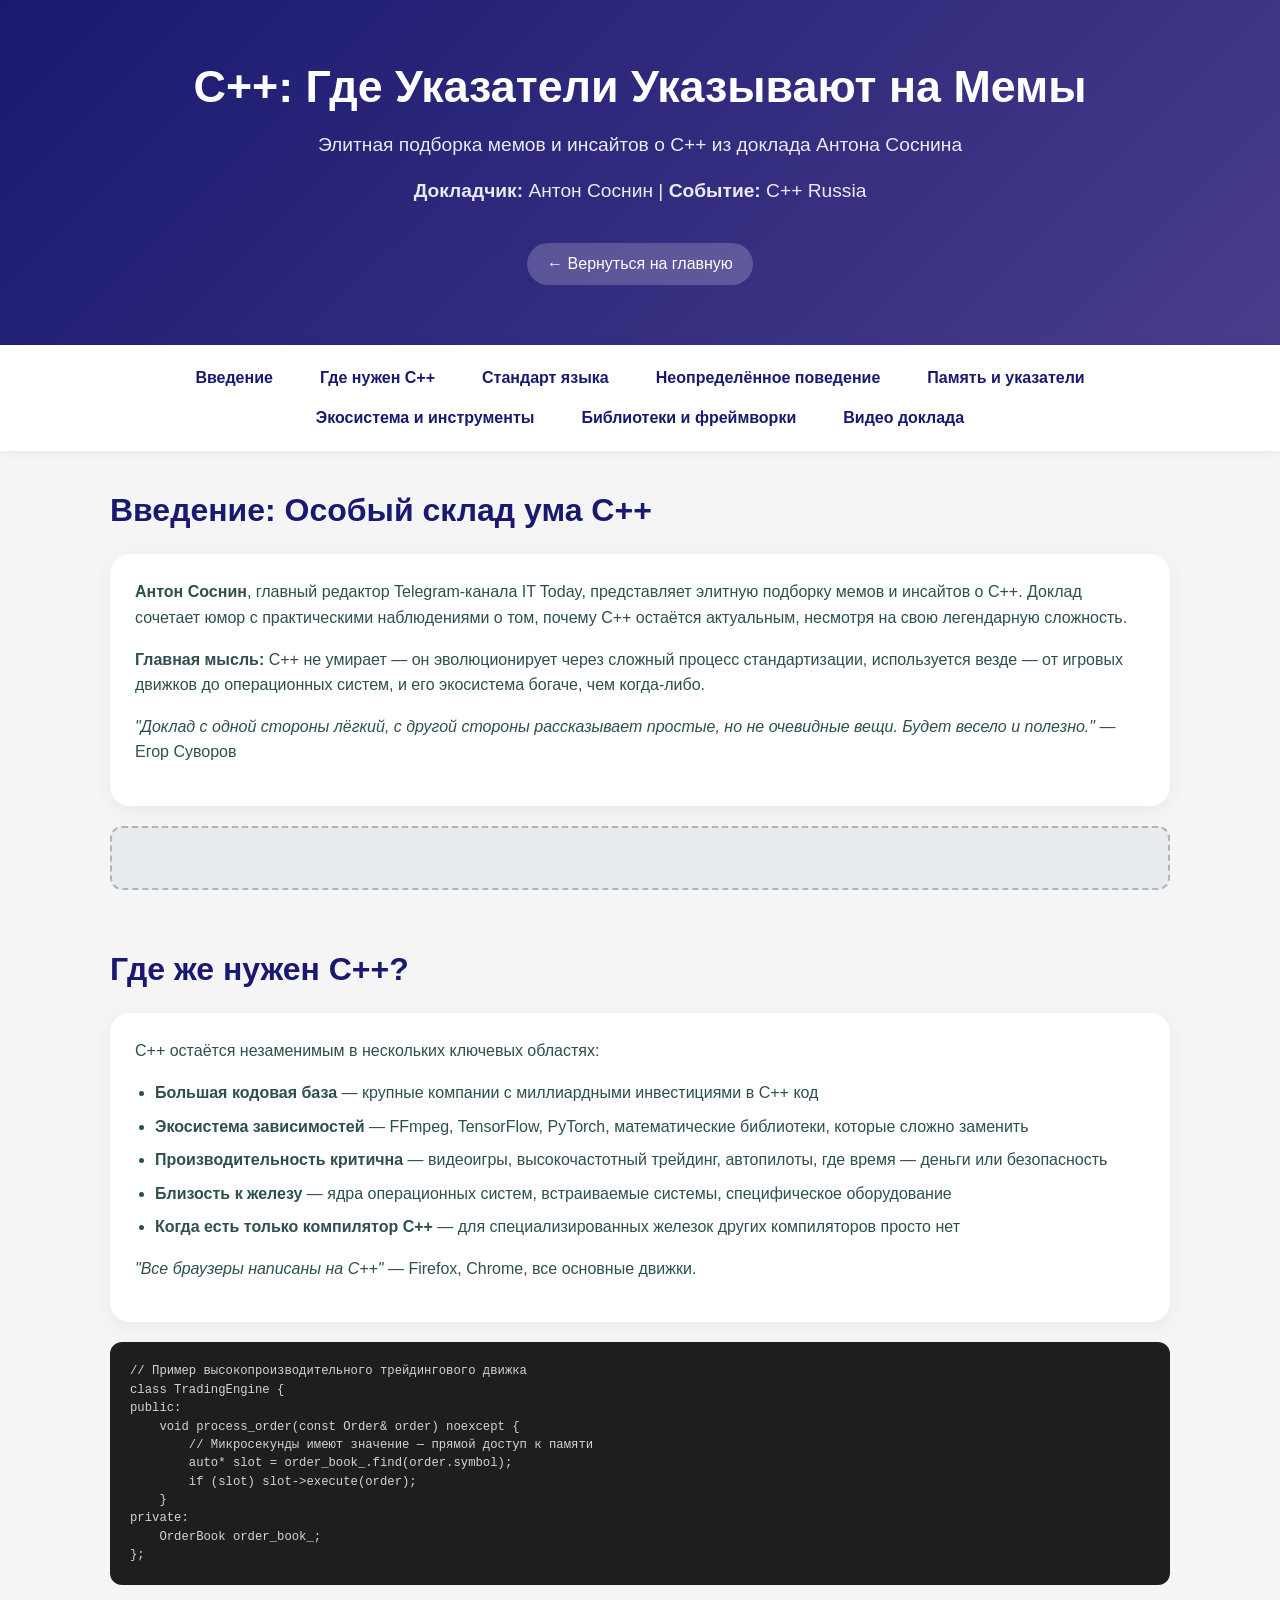
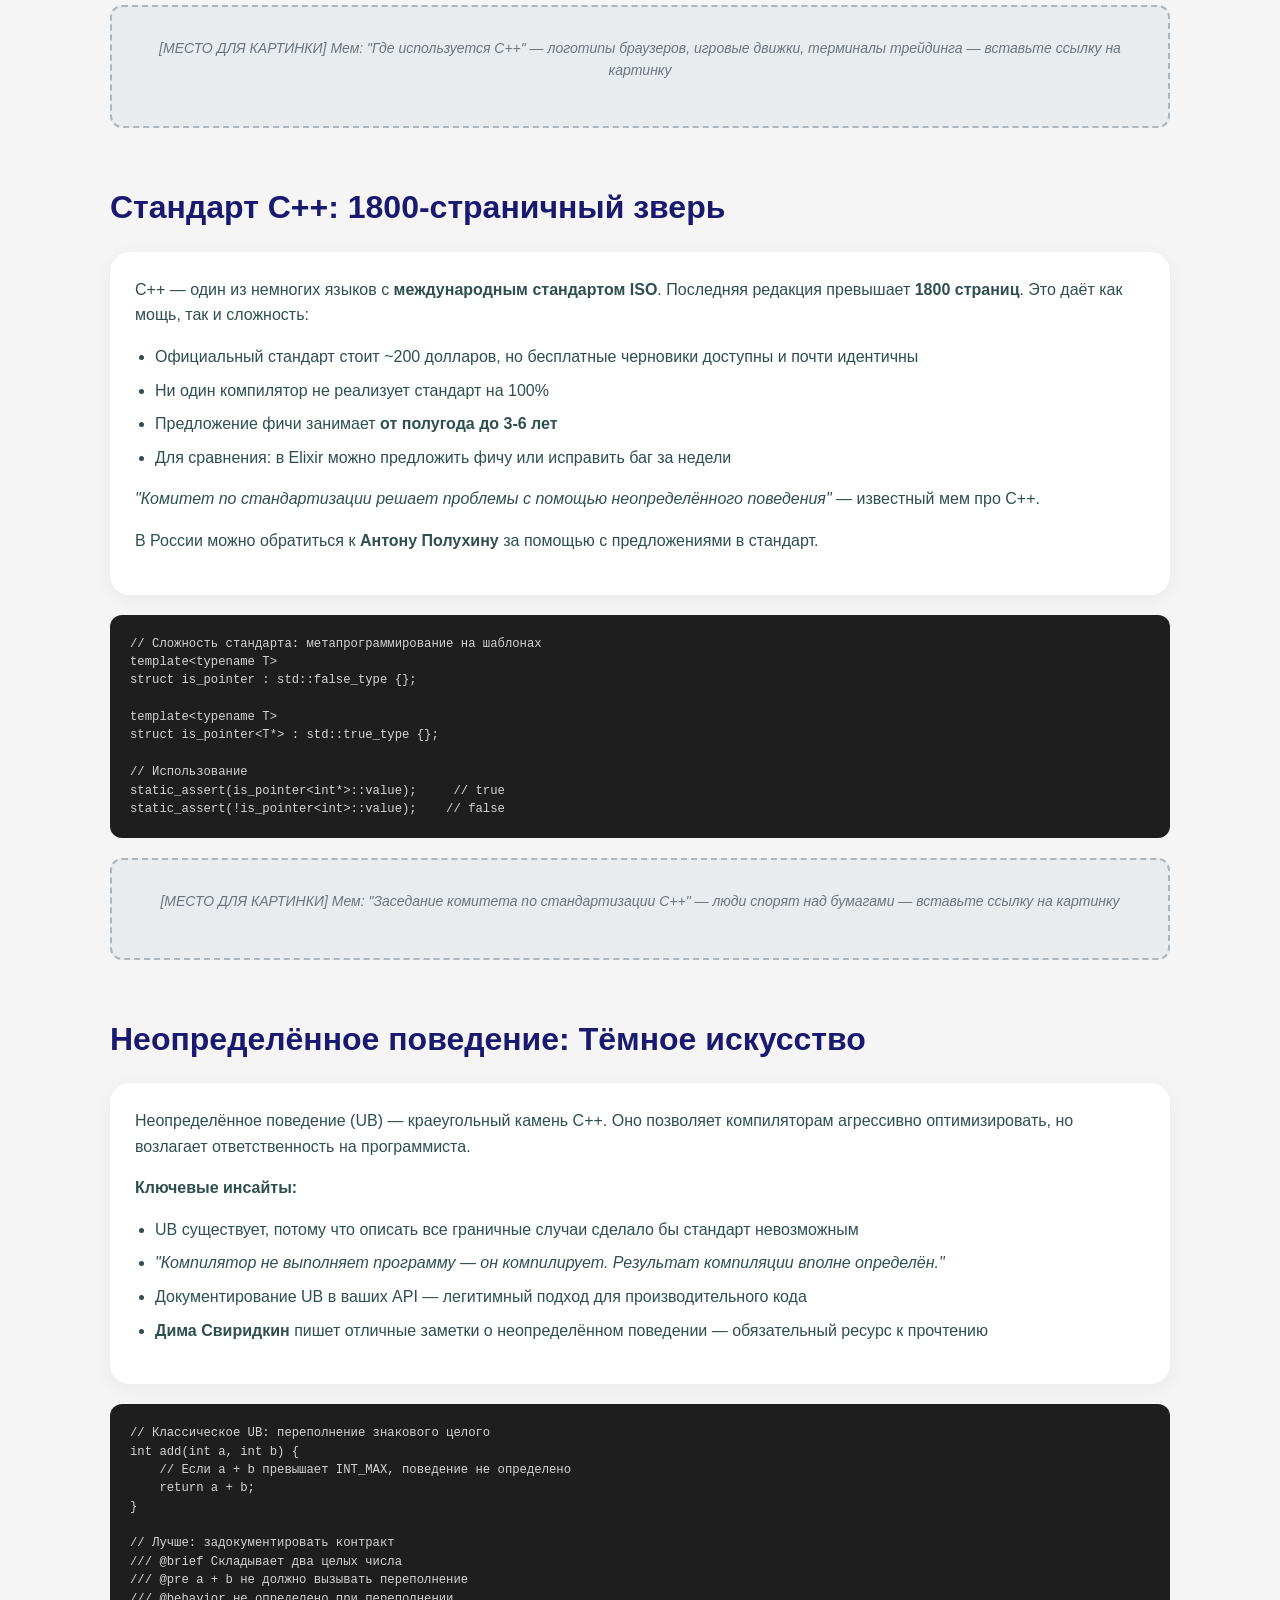
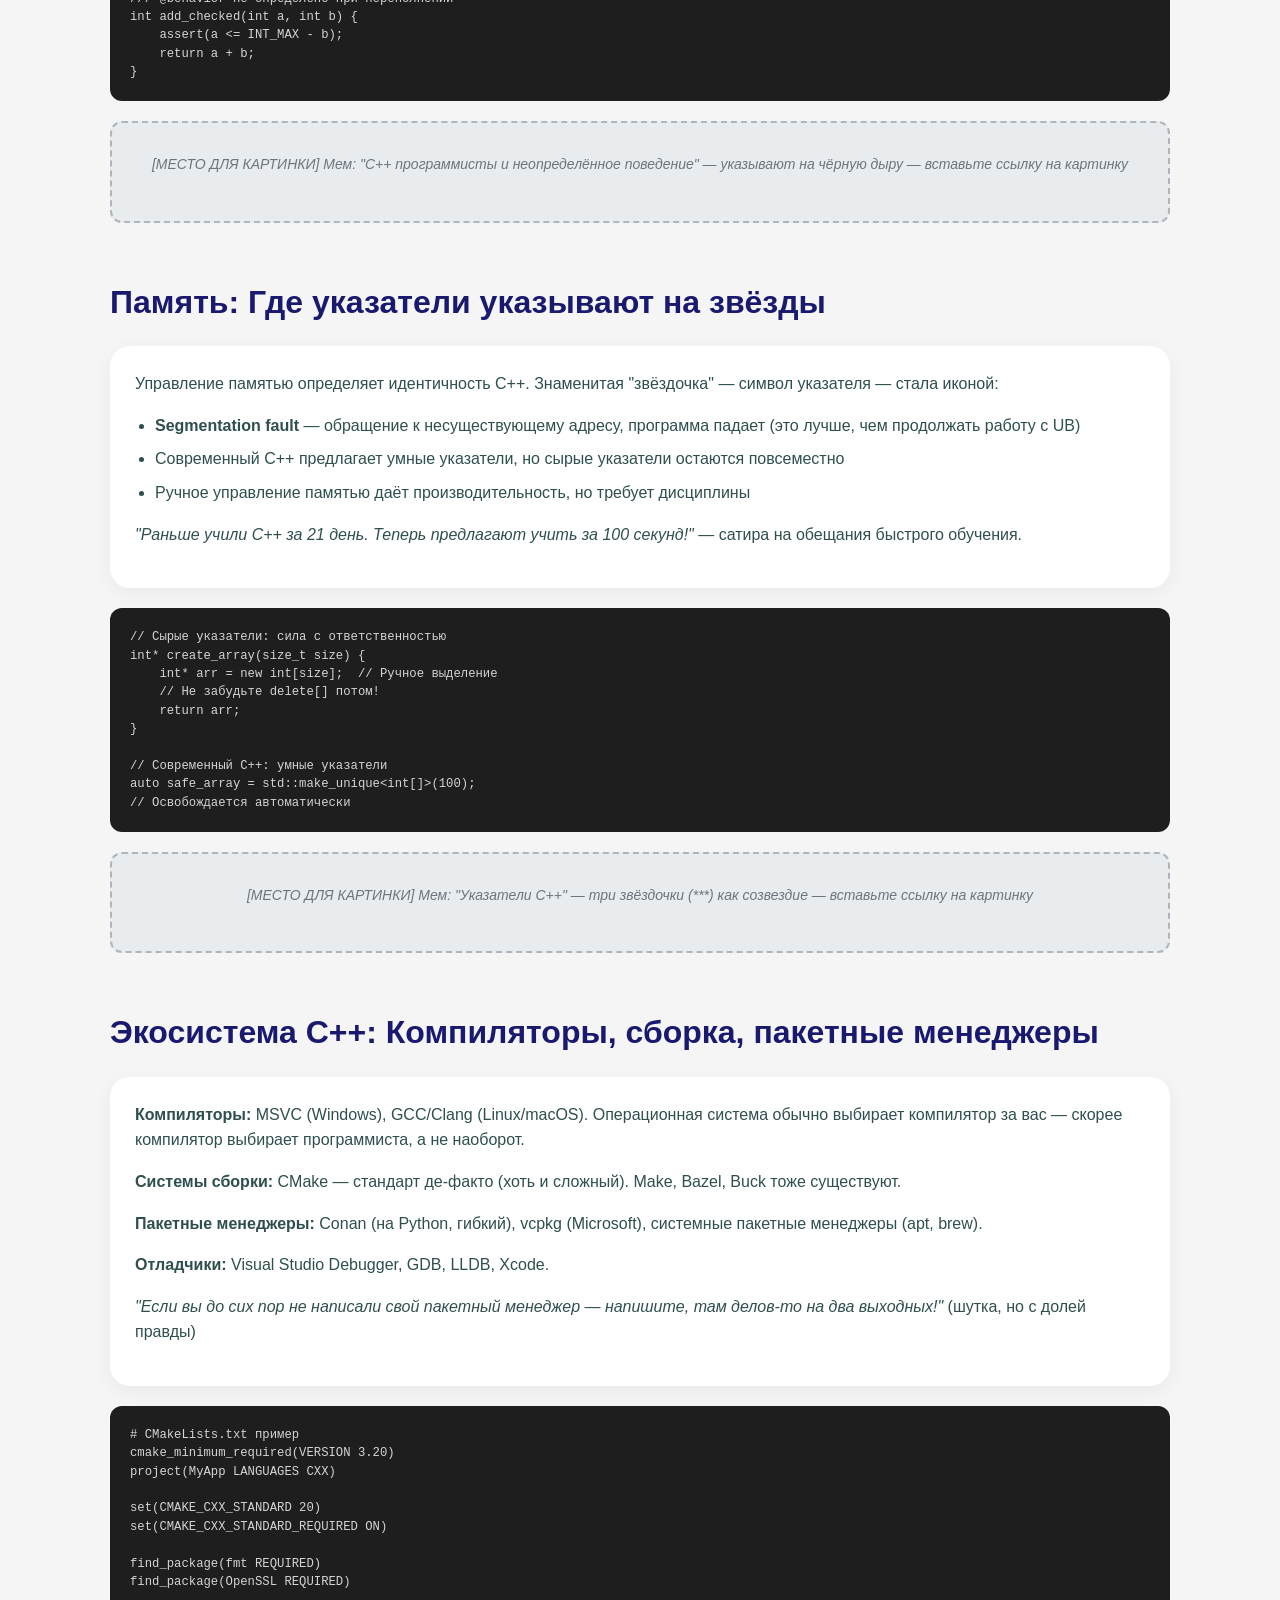
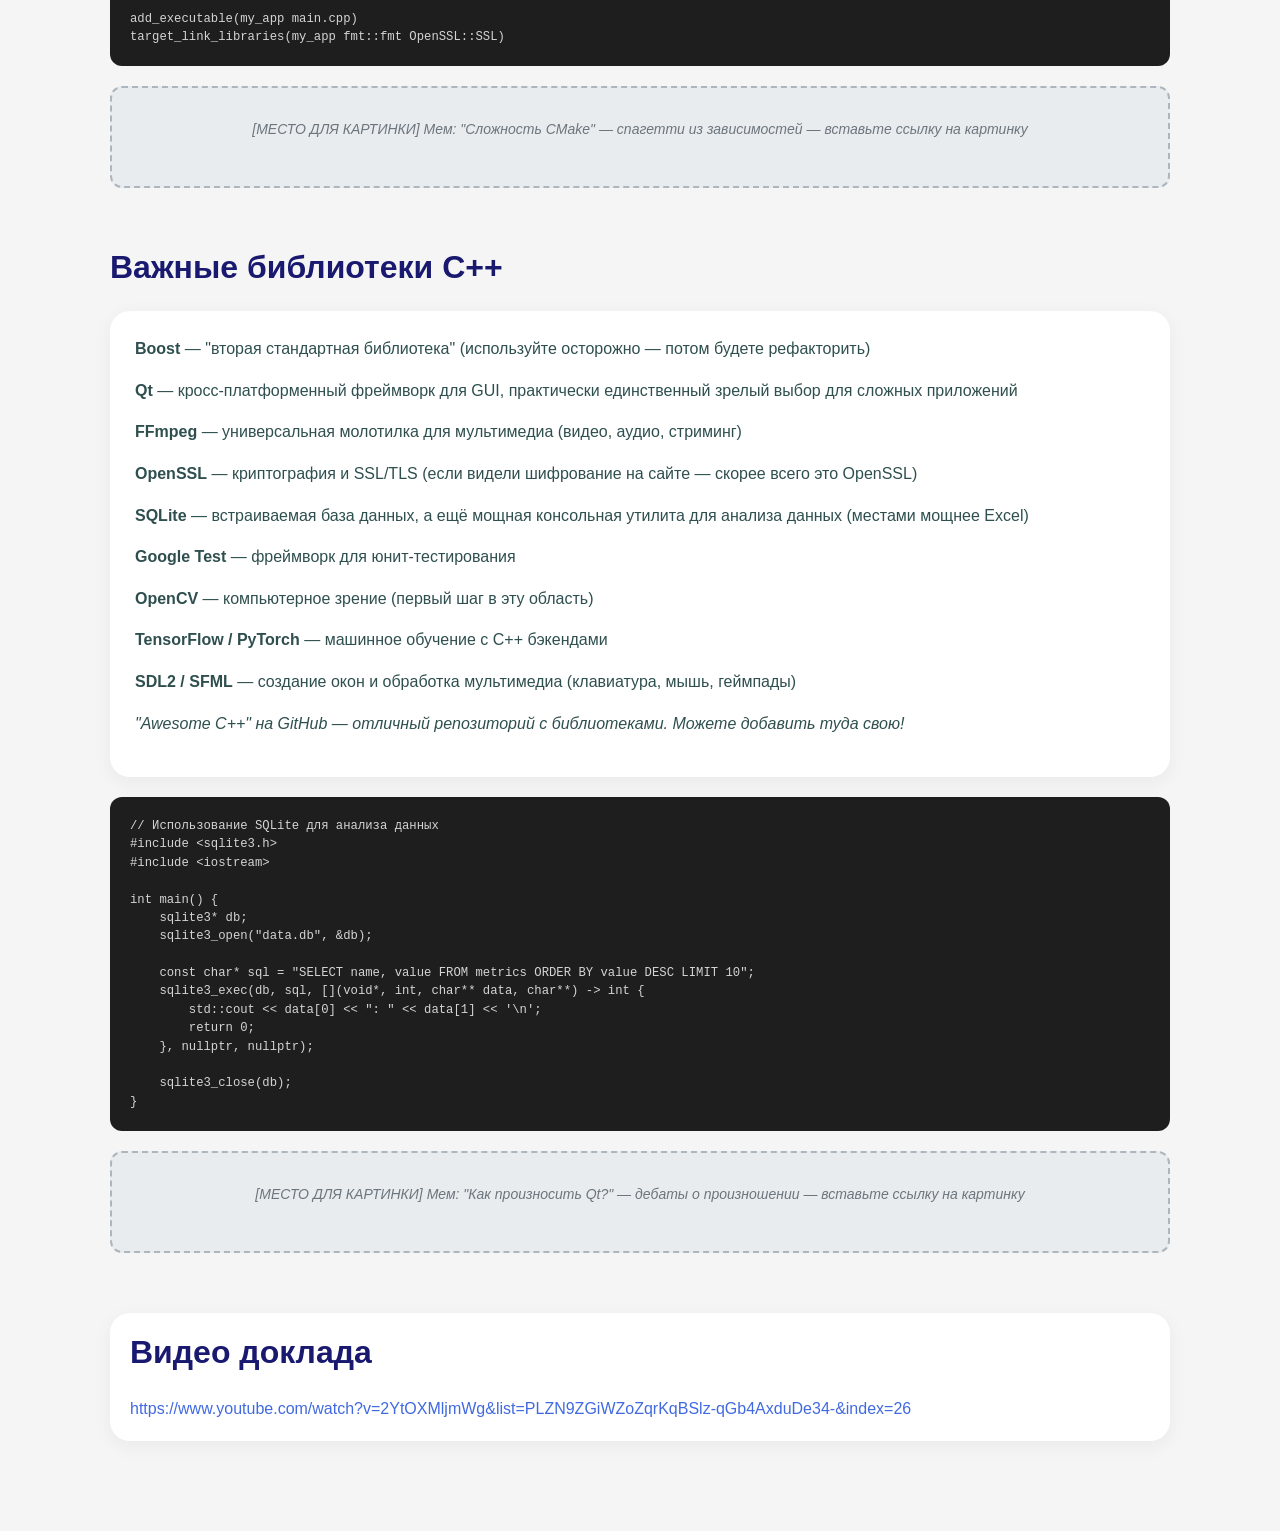
==== commit 6f05d0e8: "Update cpp-memes.html" ====
--- a/cpp-memes.html
+++ b/cpp-memes.html
@@ -42,8 +42,7 @@
             </div>
             <!-- МЕСТО ДЛЯ КАРТИНКИ -->
             <div class="image-placeholder" data-image-slot="intro">
-                <p>[МЕСТО ДЛЯ КАРТИНКИ] Антон Соснин выступает на C++ Russia — вставьте ссылку на фото в атрибут src тега img ниже</p>
-                <img src="" alt="Антон Соснин на C++ Russia" class="placeholder-img" style="max-width: 100%; display: none;">
+                <img src="img/Снимок экрана 2026-03-31 225901.jpg" alt="Антон Соснин на C++ Russia" class="placeholder-img" style="max-width: 100%; display: none;">
             </div>
         </div>
         <div id="where-cpp" class="section-block">
--- a/cpp-memes.css
+++ b/cpp-memes.css
@@ -10,6 +10,7 @@
     color: darkslategray;
     line-height: 1.6;
 }
+
 .header-section {
     background: linear-gradient(135deg, midnightblue 0%, darkslateblue 100%);
     color: white;
@@ -43,10 +44,13 @@
     background: rgba(255, 255, 255, 0.3);
     color: white;
 }
+
 .toc-section {
     background: white;
     padding: 20px 0;
-    border-bottom: none;
+    position: sticky;
+    top: 0;
+    z-index: 100;
     box-shadow: 0 2px 10px rgba(0, 0, 0, 0.05);
 }
 
@@ -73,7 +77,6 @@
     background: midnightblue;
     color: white;
 }
-
 .container-content {
     max-width: 1100px;
     margin: 0 auto;
@@ -82,7 +85,7 @@
 
 .section-block {
     margin-bottom: 60px;
-    scroll-margin-top: 20px;
+    scroll-margin-top: 80px;
 }
 
 .section-title {
@@ -93,7 +96,6 @@
     padding-left: 0;
     border-left: none;
 }
-
 .code-block {
     background: #1e1e1e;
     color: #d4d4d4;
@@ -112,6 +114,7 @@
     white-space: pre-wrap;
     word-wrap: break-word;
 }
+
 .info-card {
     background: white;
     border-radius: 20px;
@@ -125,17 +128,25 @@
     background: #e9ecef;
     border: 2px dashed #adb5bd;
     border-radius: 12px;
-    padding: 40px;
+    padding: 30px;
     text-align: center;
     margin: 20px 0;
     color: #6c757d;
 }
 
 .image-placeholder p {
-    margin: 0;
+    margin: 0 0 15px 0;
     font-style: italic;
-}
-
+    font-size: 14px;
+}
+
+.placeholder-img {
+    max-width: 100%;
+    height: auto;
+    border-radius: 8px;
+    display: block;
+    margin: 0 auto;
+}
 .video-link-block {
     margin: 40px 0;
     padding: 20px;
@@ -154,6 +165,7 @@
 .video-url:hover {
     text-decoration: underline;
 }
+
 .info-card ul {
     padding-left: 20px;
     margin-top: 10px;
@@ -188,6 +200,6 @@
     }
     
     .section-block {
-        scroll-margin-top: 10px;
-    }
-}
+        scroll-margin-top: 120px;
+    }
+}
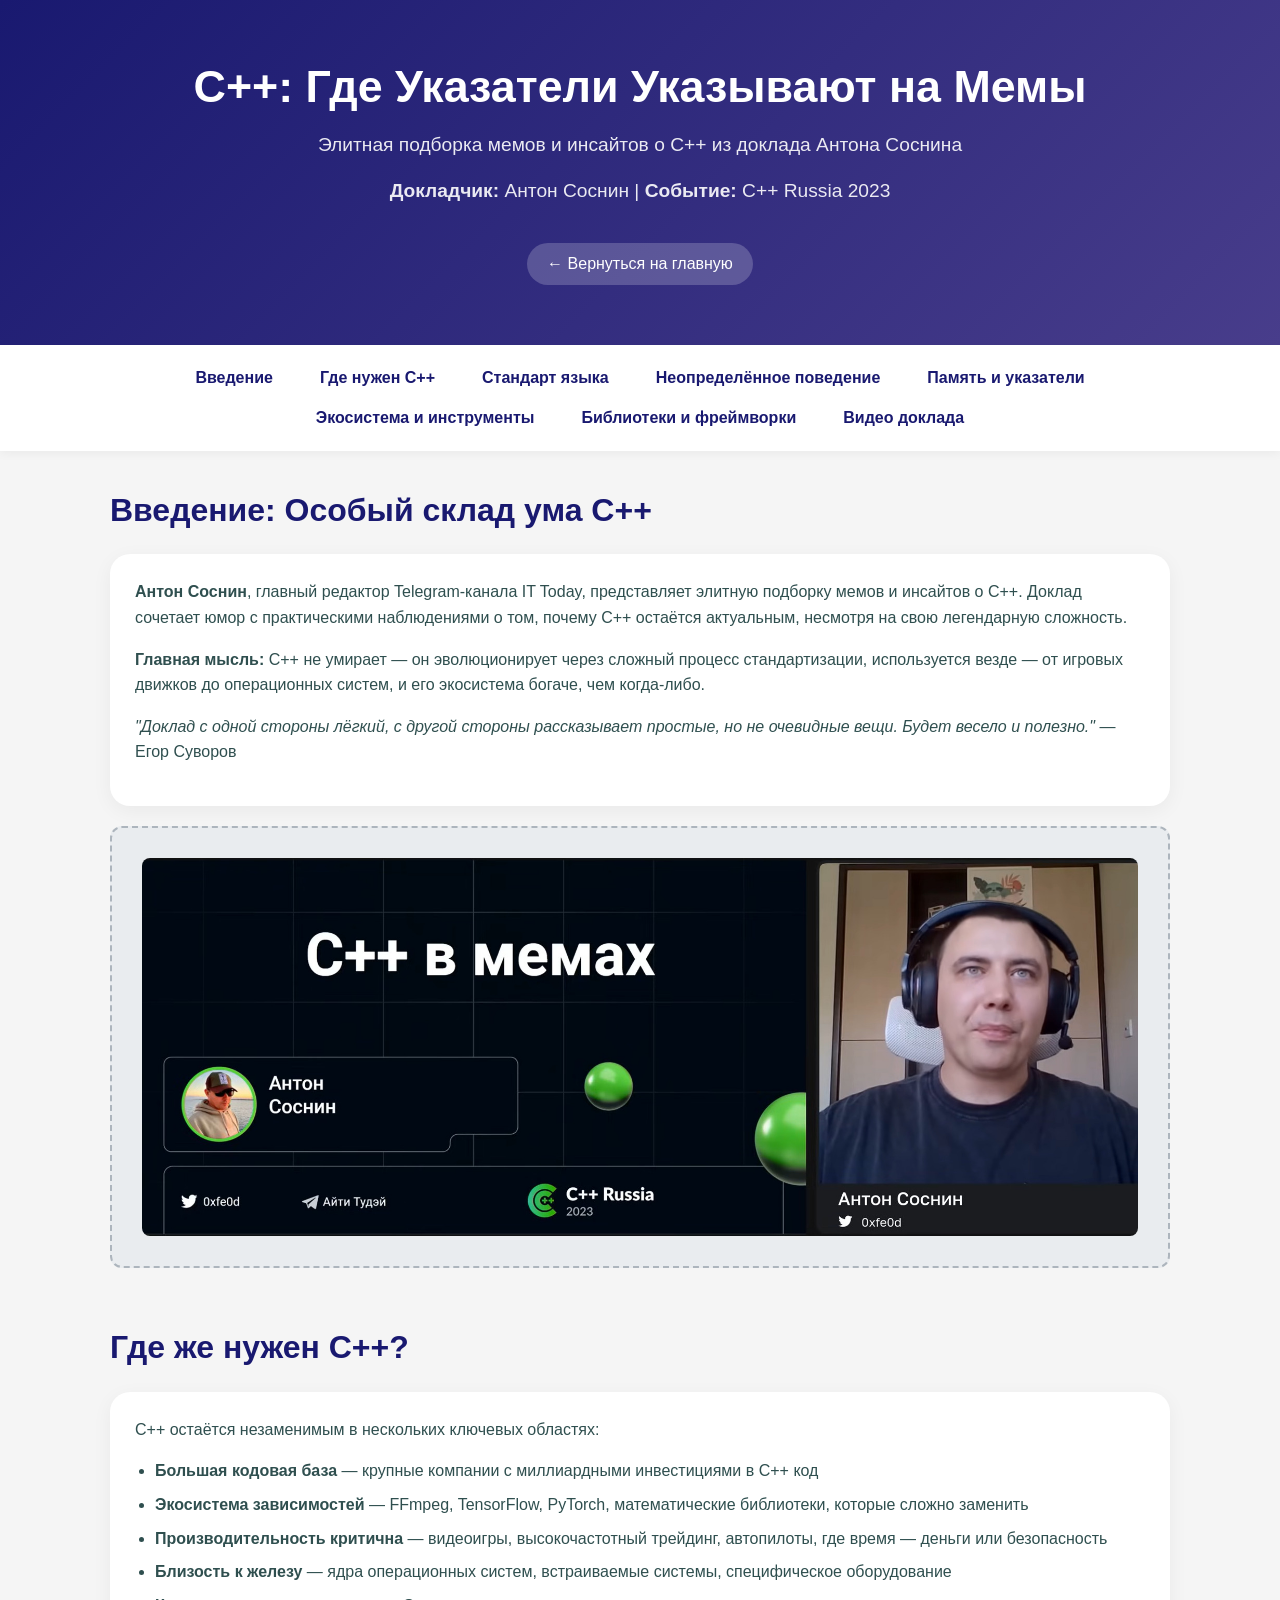
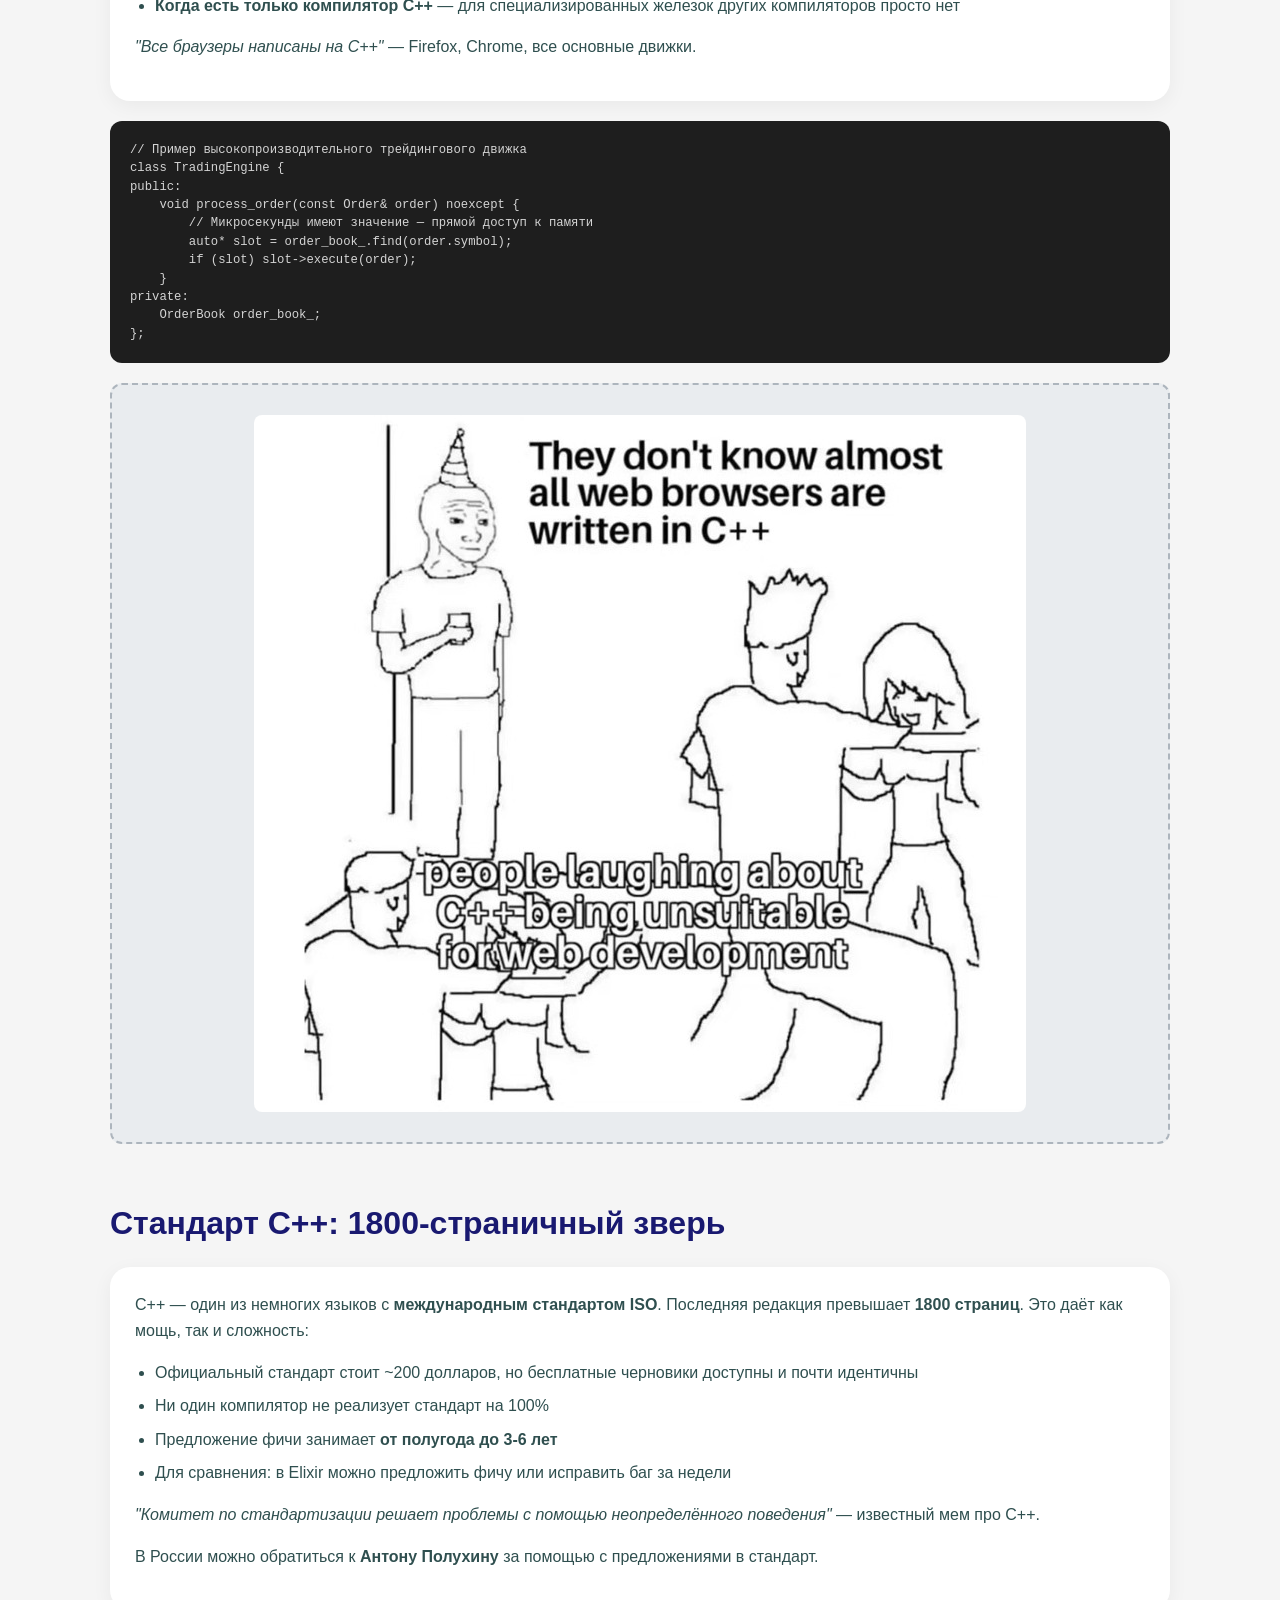
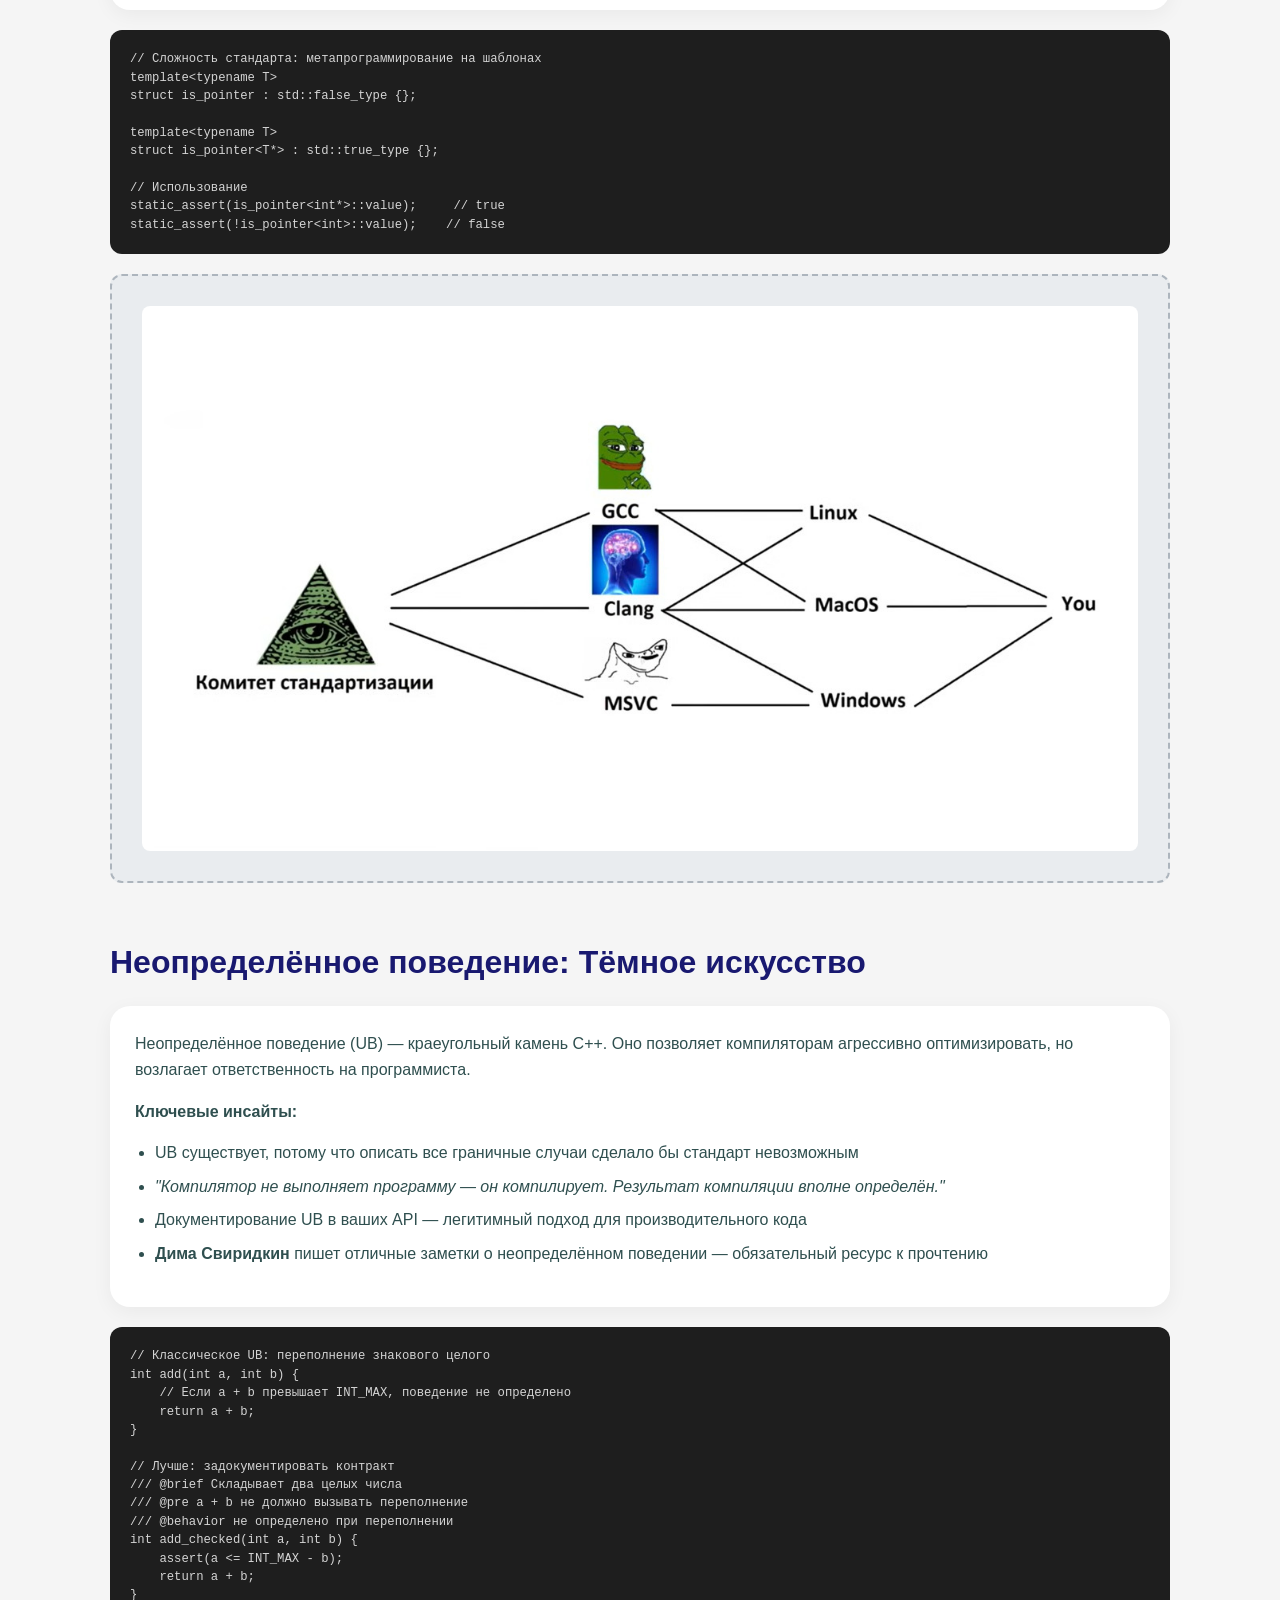
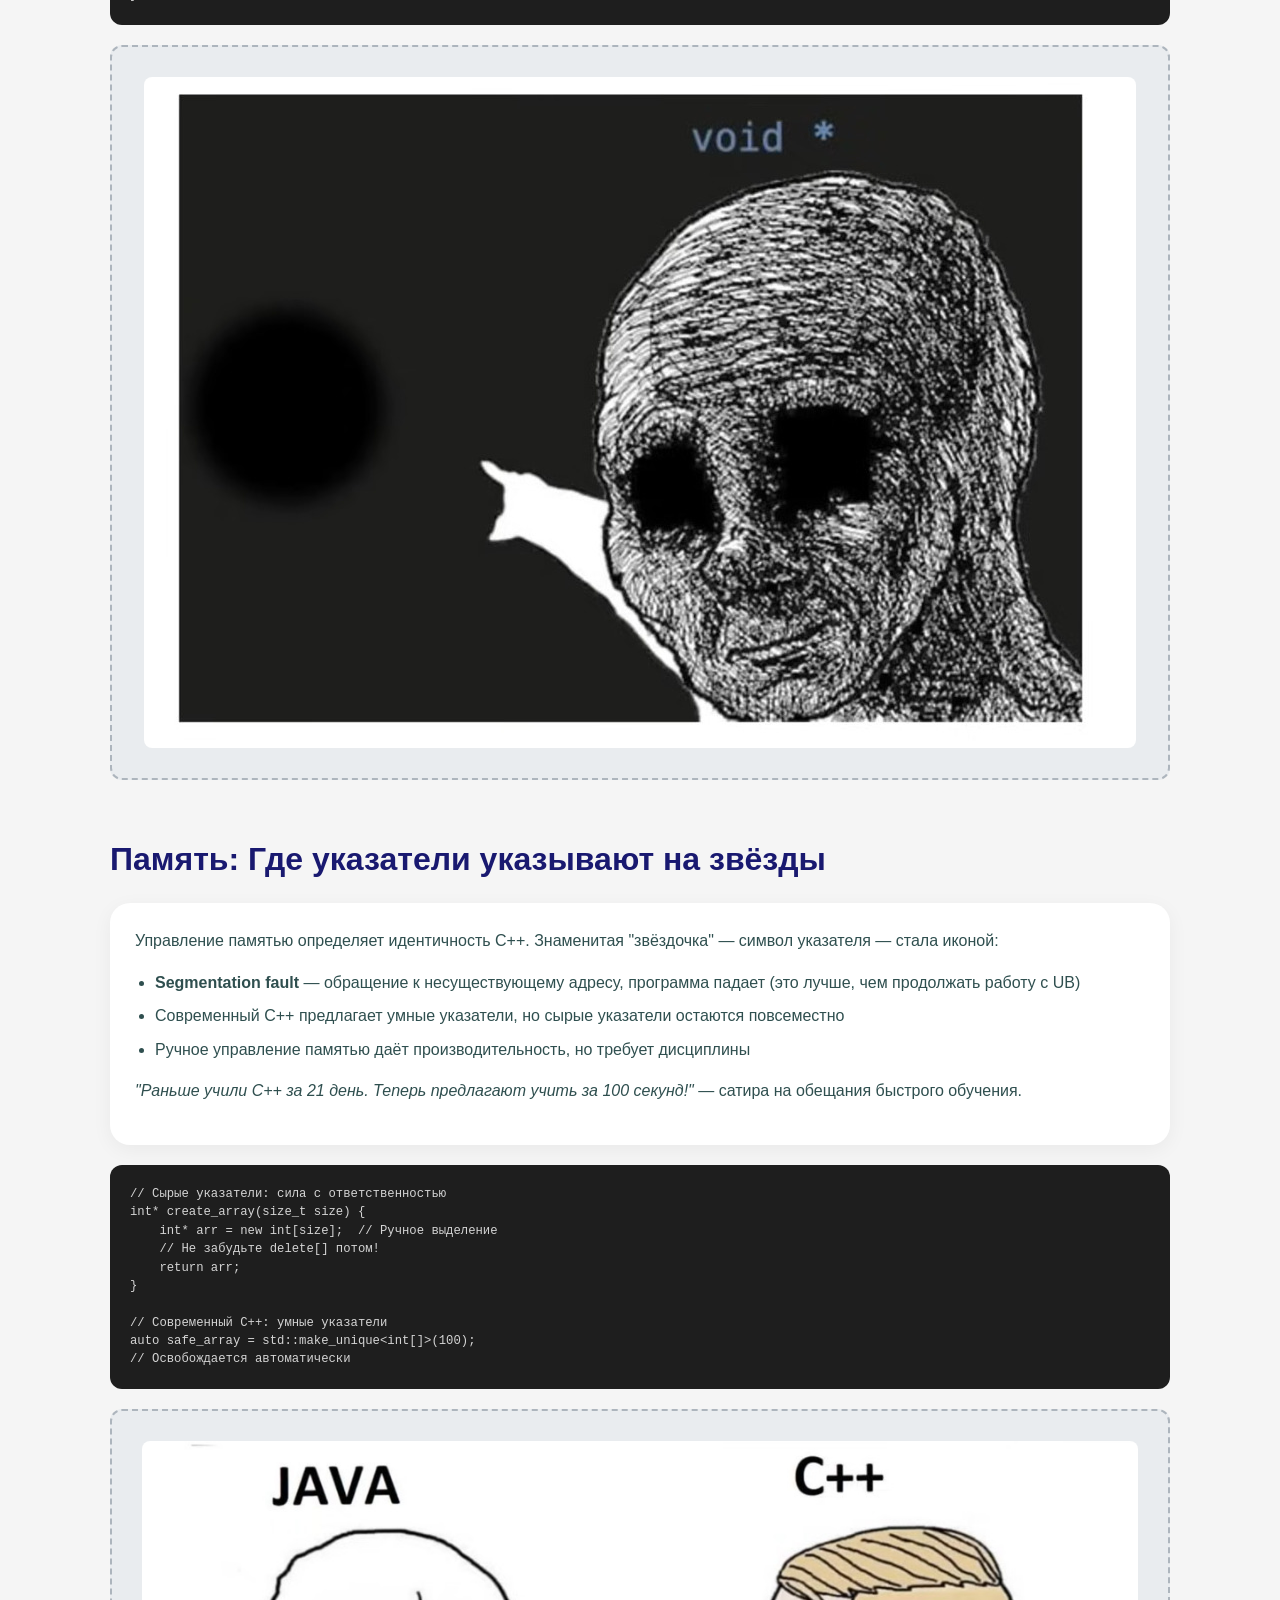
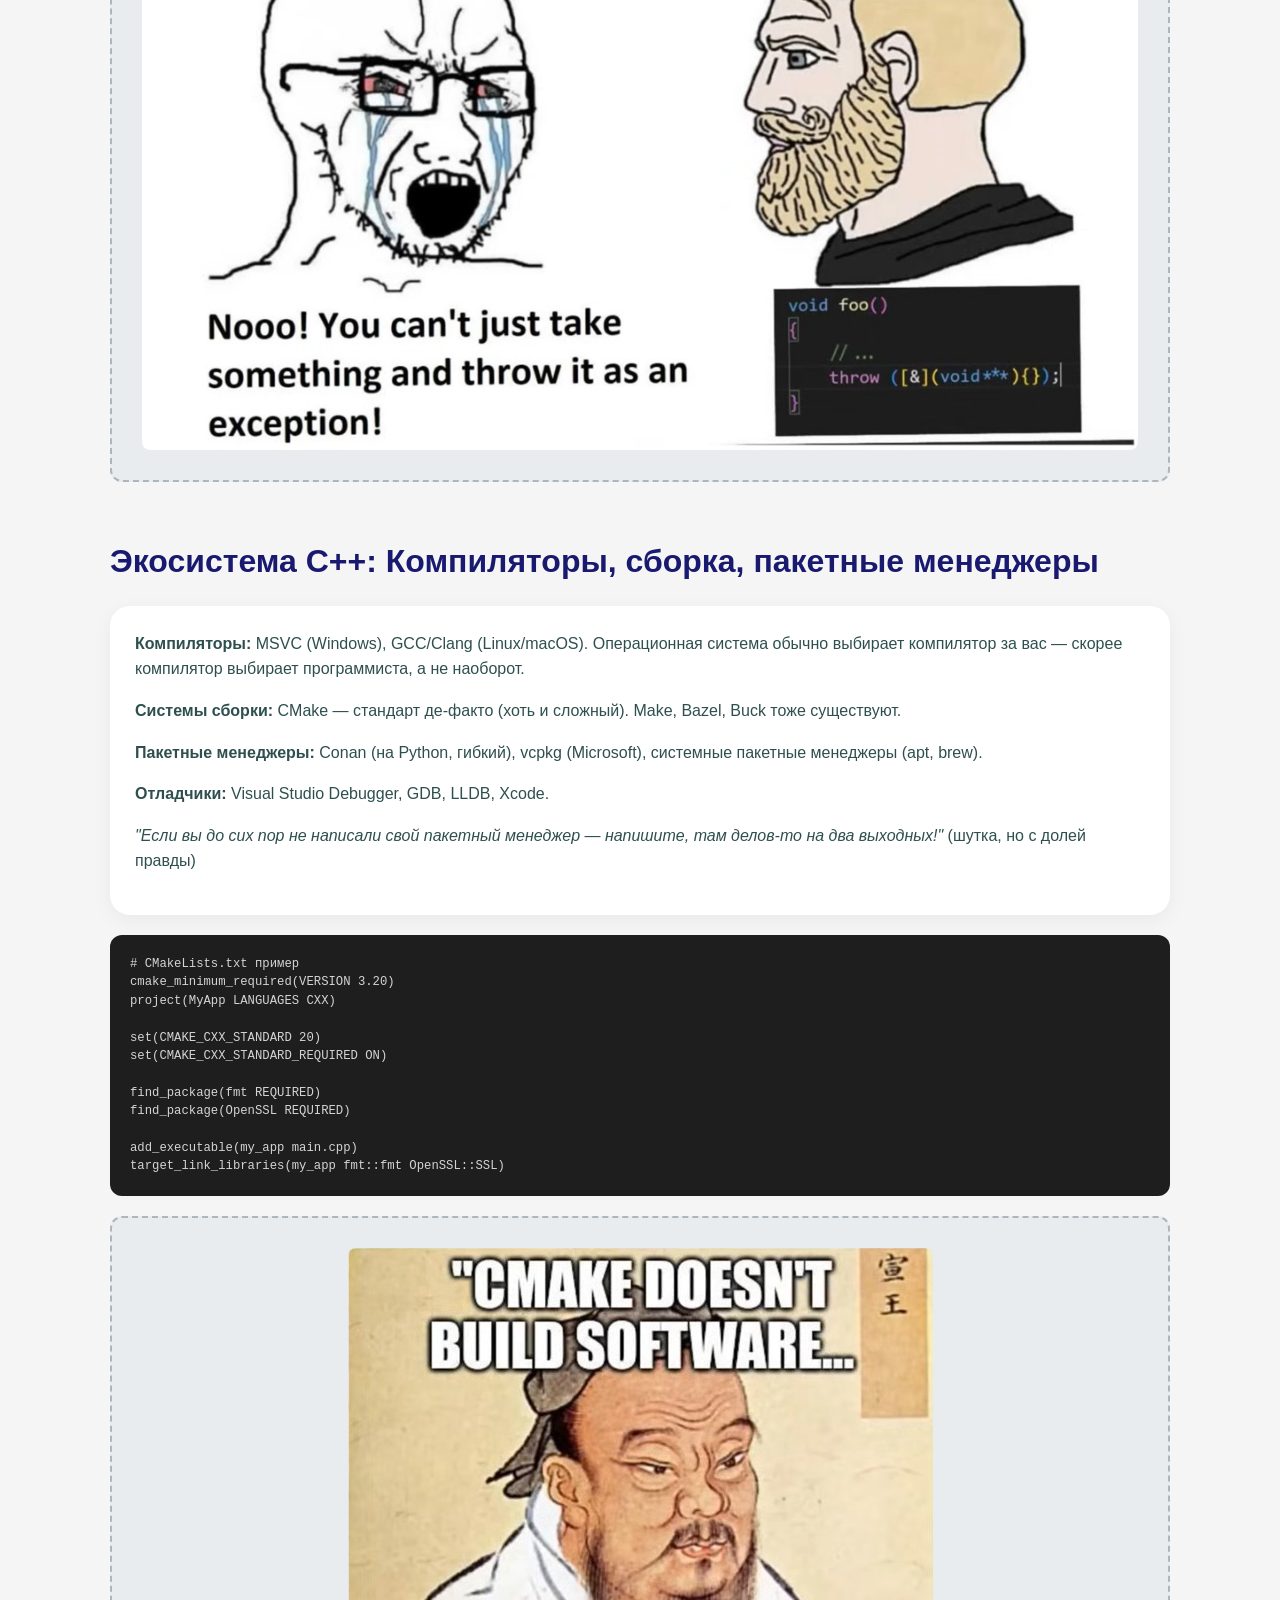
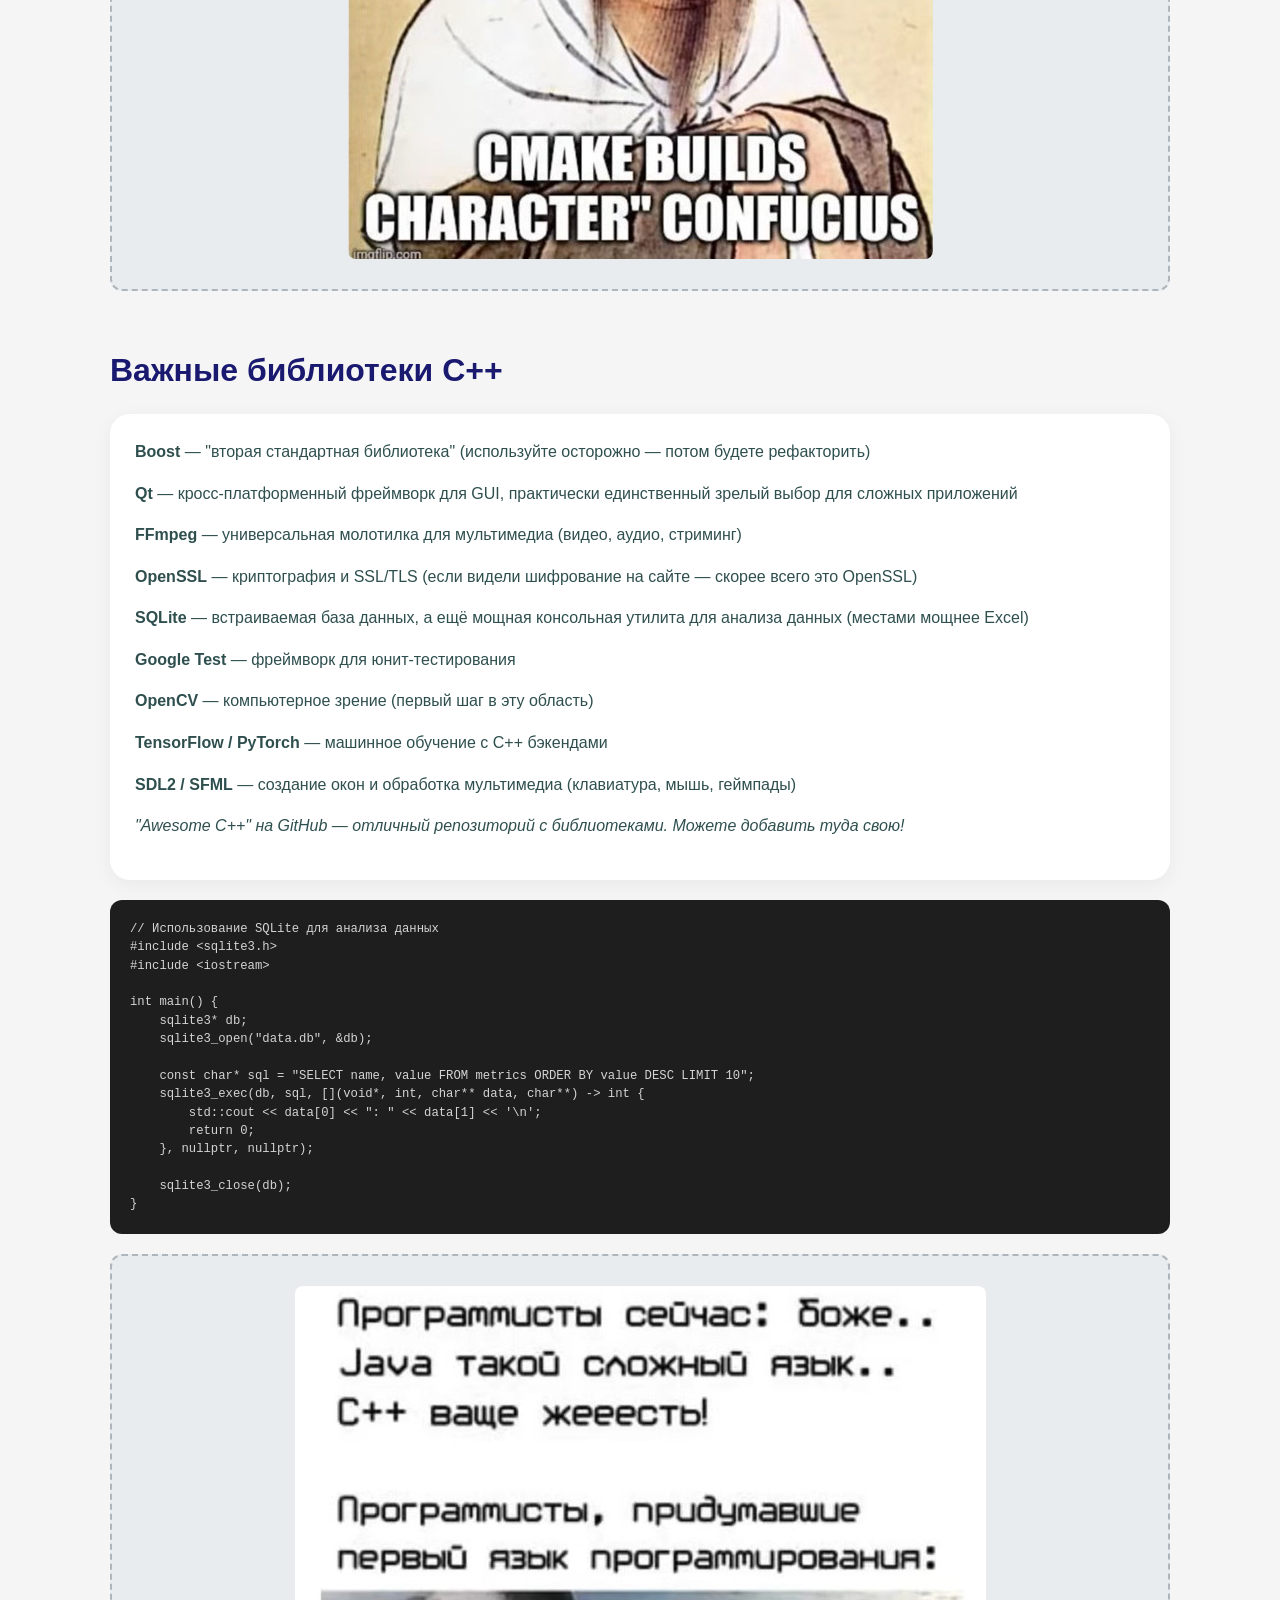
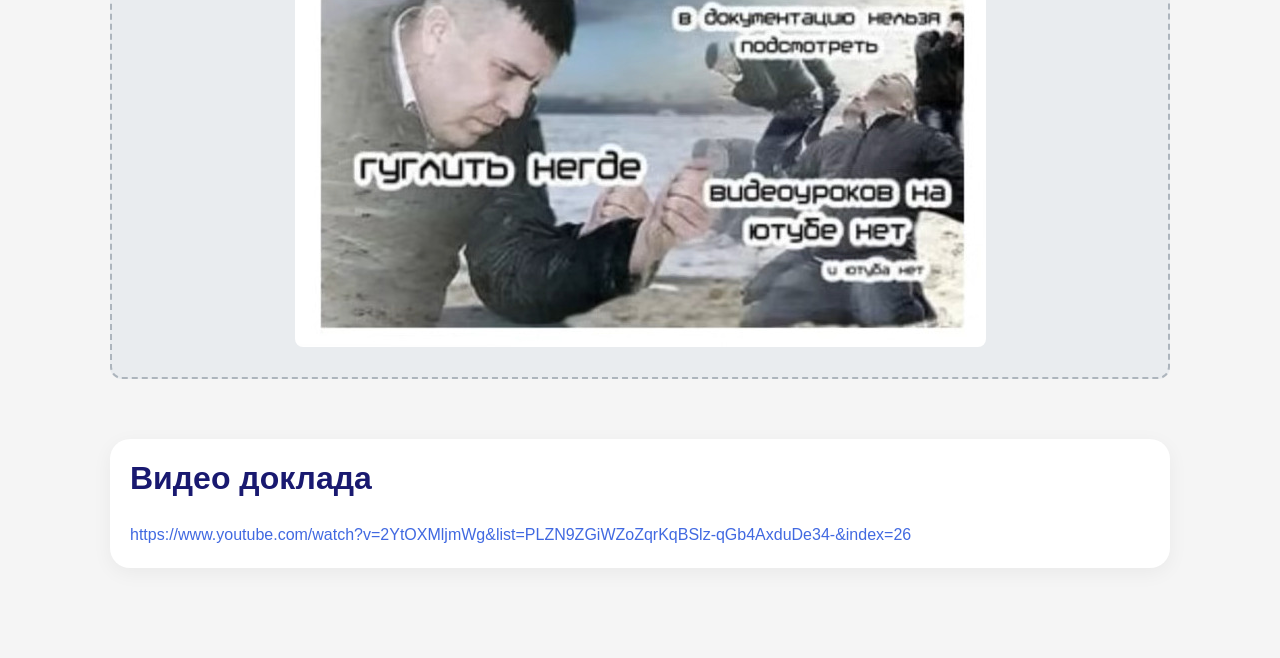
==== commit 02e96678: "Update cpp-memes.html" ====
--- a/cpp-memes.html
+++ b/cpp-memes.html
@@ -13,7 +13,7 @@
         <div class="container">
             <h1>C++: Где Указатели Указывают на Мемы</h1>
             <p>Элитная подборка мемов и инсайтов о C++ из доклада Антона Соснина</p>
-            <p class="mt-3"><strong>Докладчик:</strong> Антон Соснин | <strong>Событие:</strong> C++ Russia</p>
+            <p class="mt-3"><strong>Докладчик:</strong> Антон Соснин | <strong>Событие:</strong> C++ Russia 2023</p>
             <a href="index.html" class="back-link">← Вернуться на главную</a>
         </div>
     </div>
@@ -40,9 +40,8 @@
                 <p class="mt-3"><strong>Главная мысль:</strong> C++ не умирает — он эволюционирует через сложный процесс стандартизации, используется везде — от игровых движков до операционных систем, и его экосистема богаче, чем когда-либо.</p>
                 <p class="mt-3"><em>"Доклад с одной стороны лёгкий, с другой стороны рассказывает простые, но не очевидные вещи. Будет весело и полезно."</em> — Егор Суворов</p>
             </div>
-            <!-- МЕСТО ДЛЯ КАРТИНКИ -->
-            <div class="image-placeholder" data-image-slot="intro">
-                <img src="img/Снимок экрана 2026-03-31 225901.jpg" alt="Антон Соснин на C++ Russia" class="placeholder-img" style="max-width: 100%; display: none;">
+            <div class="image-placeholder">
+                <img src="img/Снимок экрана 2026-03-31 225901.jpg" alt="Антон Соснин на C++ Russia" class="placeholder-img">
             </div>
         </div>
         <div id="where-cpp" class="section-block">
@@ -72,10 +71,8 @@
     OrderBook order_book_;
 };</pre>
             </div>
-            <!-- МЕСТО ДЛЯ КАРТИНКИ -->
-            <div class="image-placeholder" data-image-slot="where">
-                <p>[МЕСТО ДЛЯ КАРТИНКИ] Мем: "Где используется C++" — логотипы браузеров, игровые движки, терминалы трейдинга — вставьте ссылку на картинку</p>
-                <img src="" alt="Мем про использование C++" class="placeholder-img" style="max-width: 100%; display: none;">
+            <div class="image-placeholder">
+                <img src="img/Снимок экрана 2026-03-31 230458.jpg" alt="Мем: браузеры написаны на C++" class="placeholder-img">
             </div>
         </div>
         <div id="standard" class="section-block">
@@ -104,10 +101,8 @@
 static_assert(is_pointer&lt;int*&gt;::value);     // true
 static_assert(!is_pointer&lt;int&gt;::value);    // false</pre>
             </div>
-            <!-- МЕСТО ДЛЯ КАРТИНКИ -->
-            <div class="image-placeholder" data-image-slot="standard">
-                <p>[МЕСТО ДЛЯ КАРТИНКИ] Мем: "Заседание комитета по стандартизации C++" — люди спорят над бумагами — вставьте ссылку на картинку</p>
-                <img src="" alt="Комитет по стандартизации C++" class="placeholder-img" style="max-width: 100%; display: none;">
+            <div class="image-placeholder">
+                <img src="img/Снимок экрана 2026-03-31 230704.jpg" alt="Комитет стандартизации C++" class="placeholder-img">
             </div>
         </div>
         <div id="ub" class="section-block">
@@ -139,10 +134,8 @@
     return a + b;
 }</pre>
             </div>
-            <!-- МЕСТО ДЛЯ КАРТИНКИ -->
-            <div class="image-placeholder" data-image-slot="ub">
-                <p>[МЕСТО ДЛЯ КАРТИНКИ] Мем: "C++ программисты и неопределённое поведение" — указывают на чёрную дыру — вставьте ссылку на картинку</p>
-                <img src="" alt="Неопределённое поведение C++" class="placeholder-img" style="max-width: 100%; display: none;">
+            <div class="image-placeholder">
+                <img src="img/Снимок экрана 2026-03-31 230913.jpg" alt="Мем про C++ и исключения" class="placeholder-img">
             </div>
         </div>
         <div id="memory" class="section-block">
@@ -169,10 +162,8 @@
 auto safe_array = std::make_unique&lt;int[]&gt;(100);
 // Освобождается автоматически</pre>
             </div>
-            <!-- МЕСТО ДЛЯ КАРТИНКИ -->
-            <div class="image-placeholder" data-image-slot="memory">
-                <p>[МЕСТО ДЛЯ КАРТИНКИ] Мем: "Указатели C++" — три звёздочки (***) как созвездие — вставьте ссылку на картинку</p>
-                <img src="" alt="Указатели C++" class="placeholder-img" style="max-width: 100%; display: none;">
+            <div class="image-placeholder">
+                <img src="img/Снимок экрана 2026-03-31 231143.jpg" alt="C++ vs Java исключения" class="placeholder-img">
             </div>
         </div>
         <div id="ecosystem" class="section-block">
@@ -199,10 +190,8 @@
 add_executable(my_app main.cpp)
 target_link_libraries(my_app fmt::fmt OpenSSL::SSL)</pre>
             </div>
-            <!-- МЕСТО ДЛЯ КАРТИНКИ -->
-            <div class="image-placeholder" data-image-slot="ecosystem">
-                <p>[МЕСТО ДЛЯ КАРТИНКИ] Мем: "Сложность CMake" — спагетти из зависимостей — вставьте ссылку на картинку</p>
-                <img src="" alt="Сложность CMake" class="placeholder-img" style="max-width: 100%; display: none;">
+            <div class="image-placeholder">
+                <img src="img/Снимок экрана 2026-03-31 231557.jpg" alt="CMake builds character" class="placeholder-img">
             </div>
         </div>
         <div id="libraries" class="section-block">
@@ -238,10 +227,8 @@
     sqlite3_close(db);
 }</pre>
             </div>
-            <!-- МЕСТО ДЛЯ КАРТИНКИ -->
-            <div class="image-placeholder" data-image-slot="libraries">
-                <p>[МЕСТО ДЛЯ КАРТИНКИ] Мем: "Как произносить Qt?" — дебаты о произношении — вставьте ссылку на картинку</p>
-                <img src="" alt="Qt произношение" class="placeholder-img" style="max-width: 100%; display: none;">
+            <div class="image-placeholder">
+                <img src="img/Снимок экрана 2026-03-31 231913.jpg" alt="Мем про сложность C++" class="placeholder-img">
             </div>
         </div>
         <div id="video" class="video-link-block">
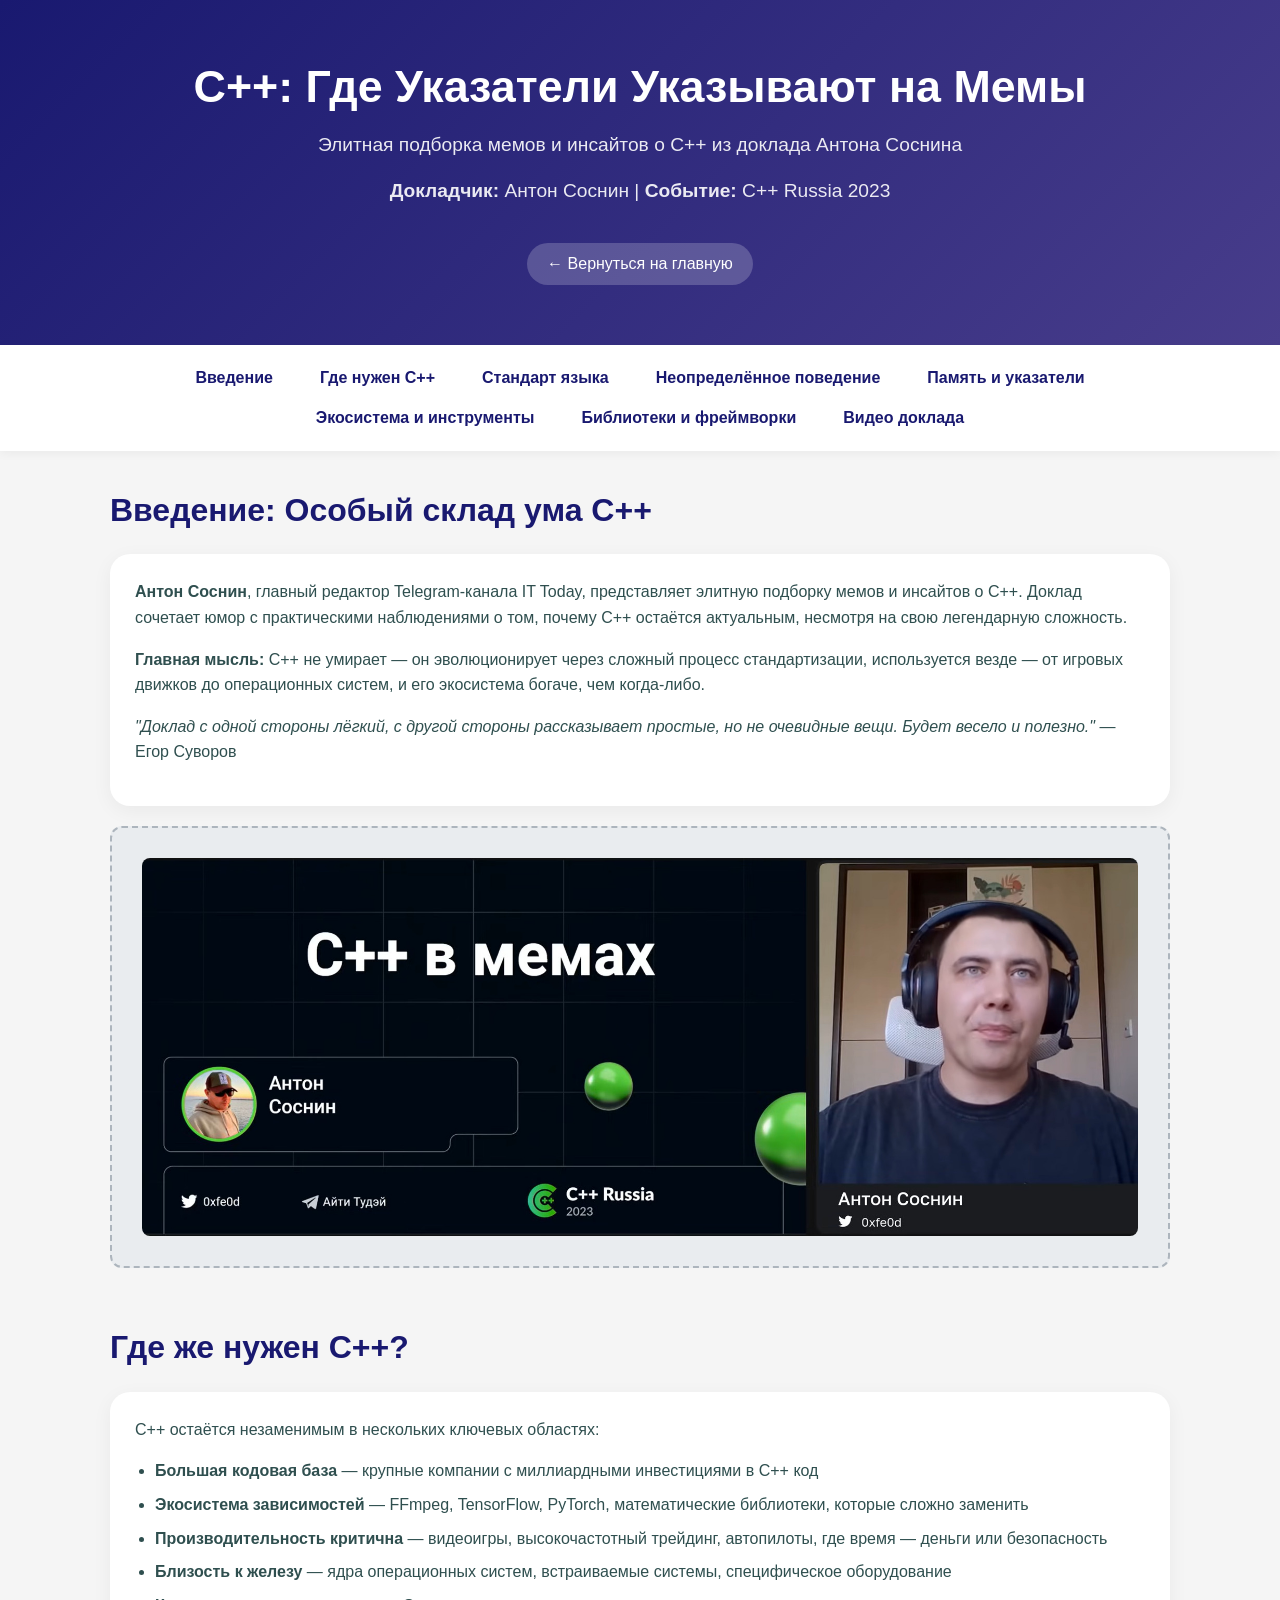
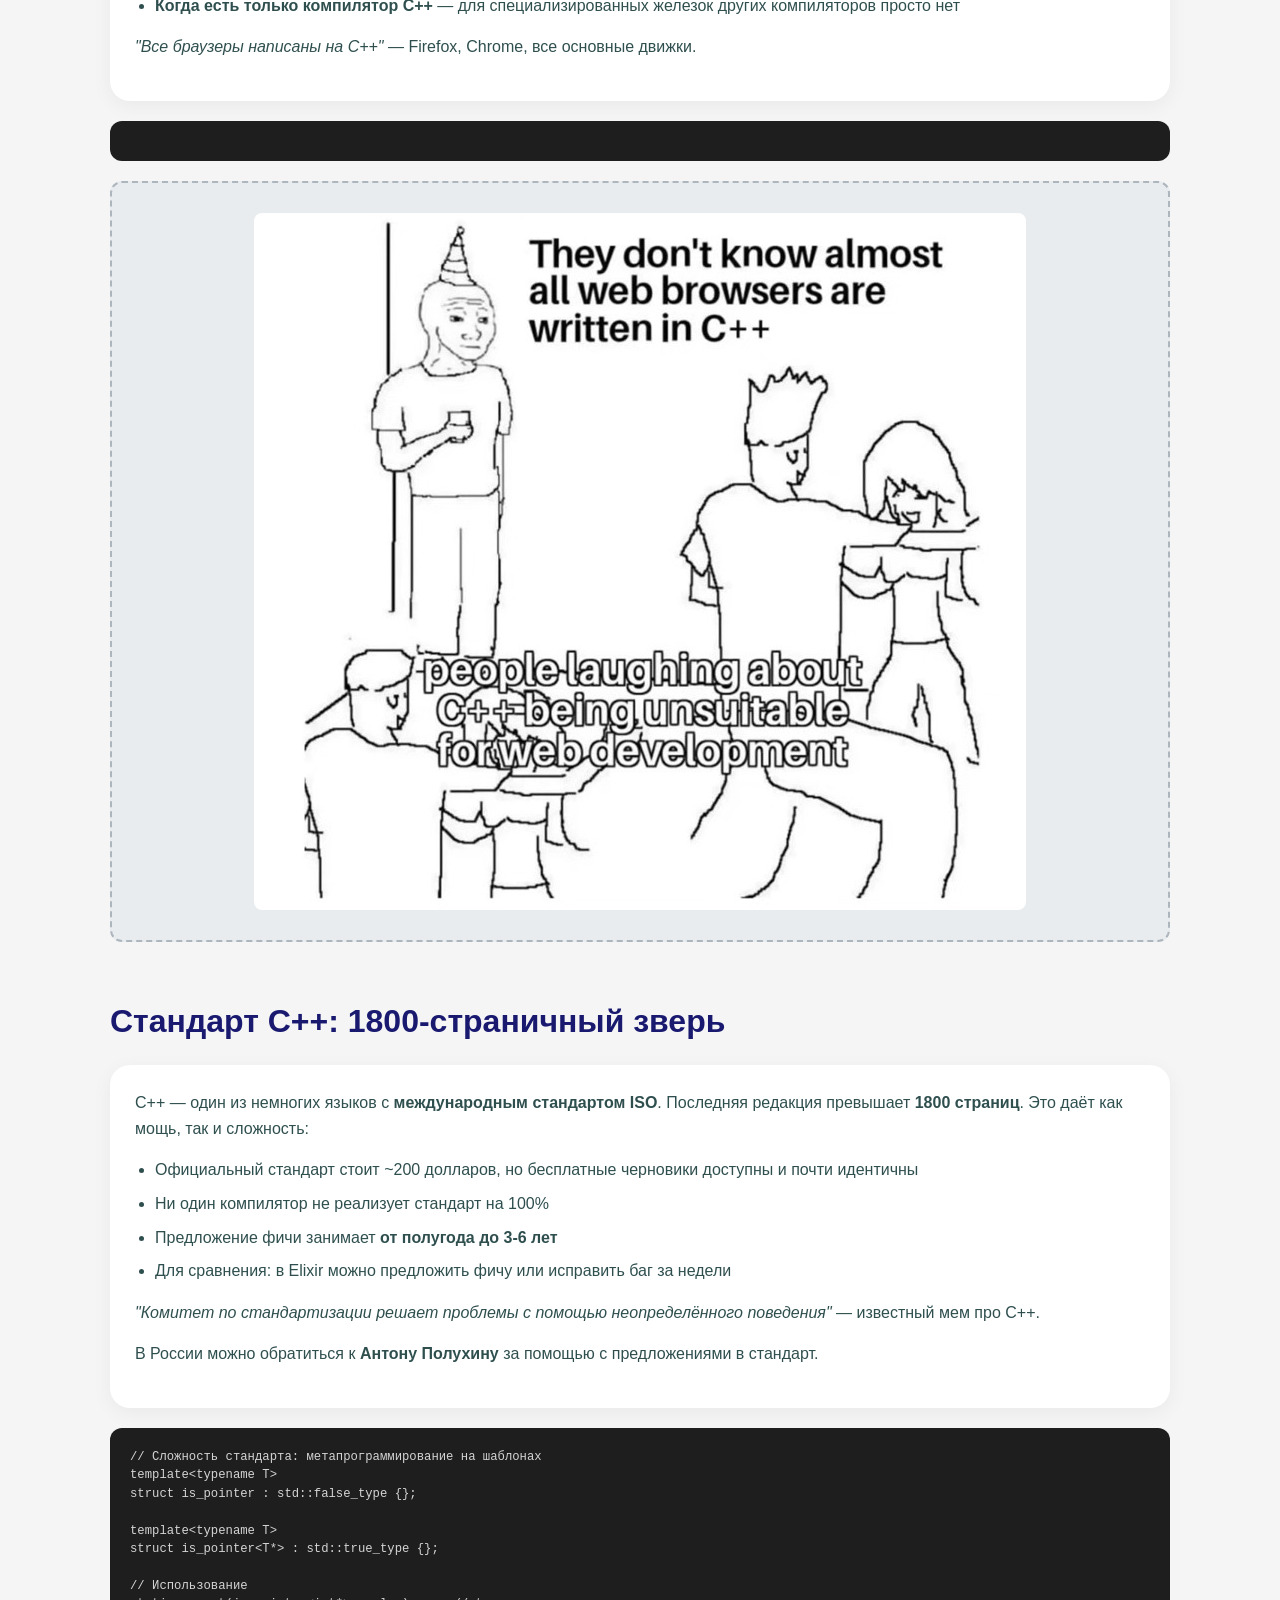
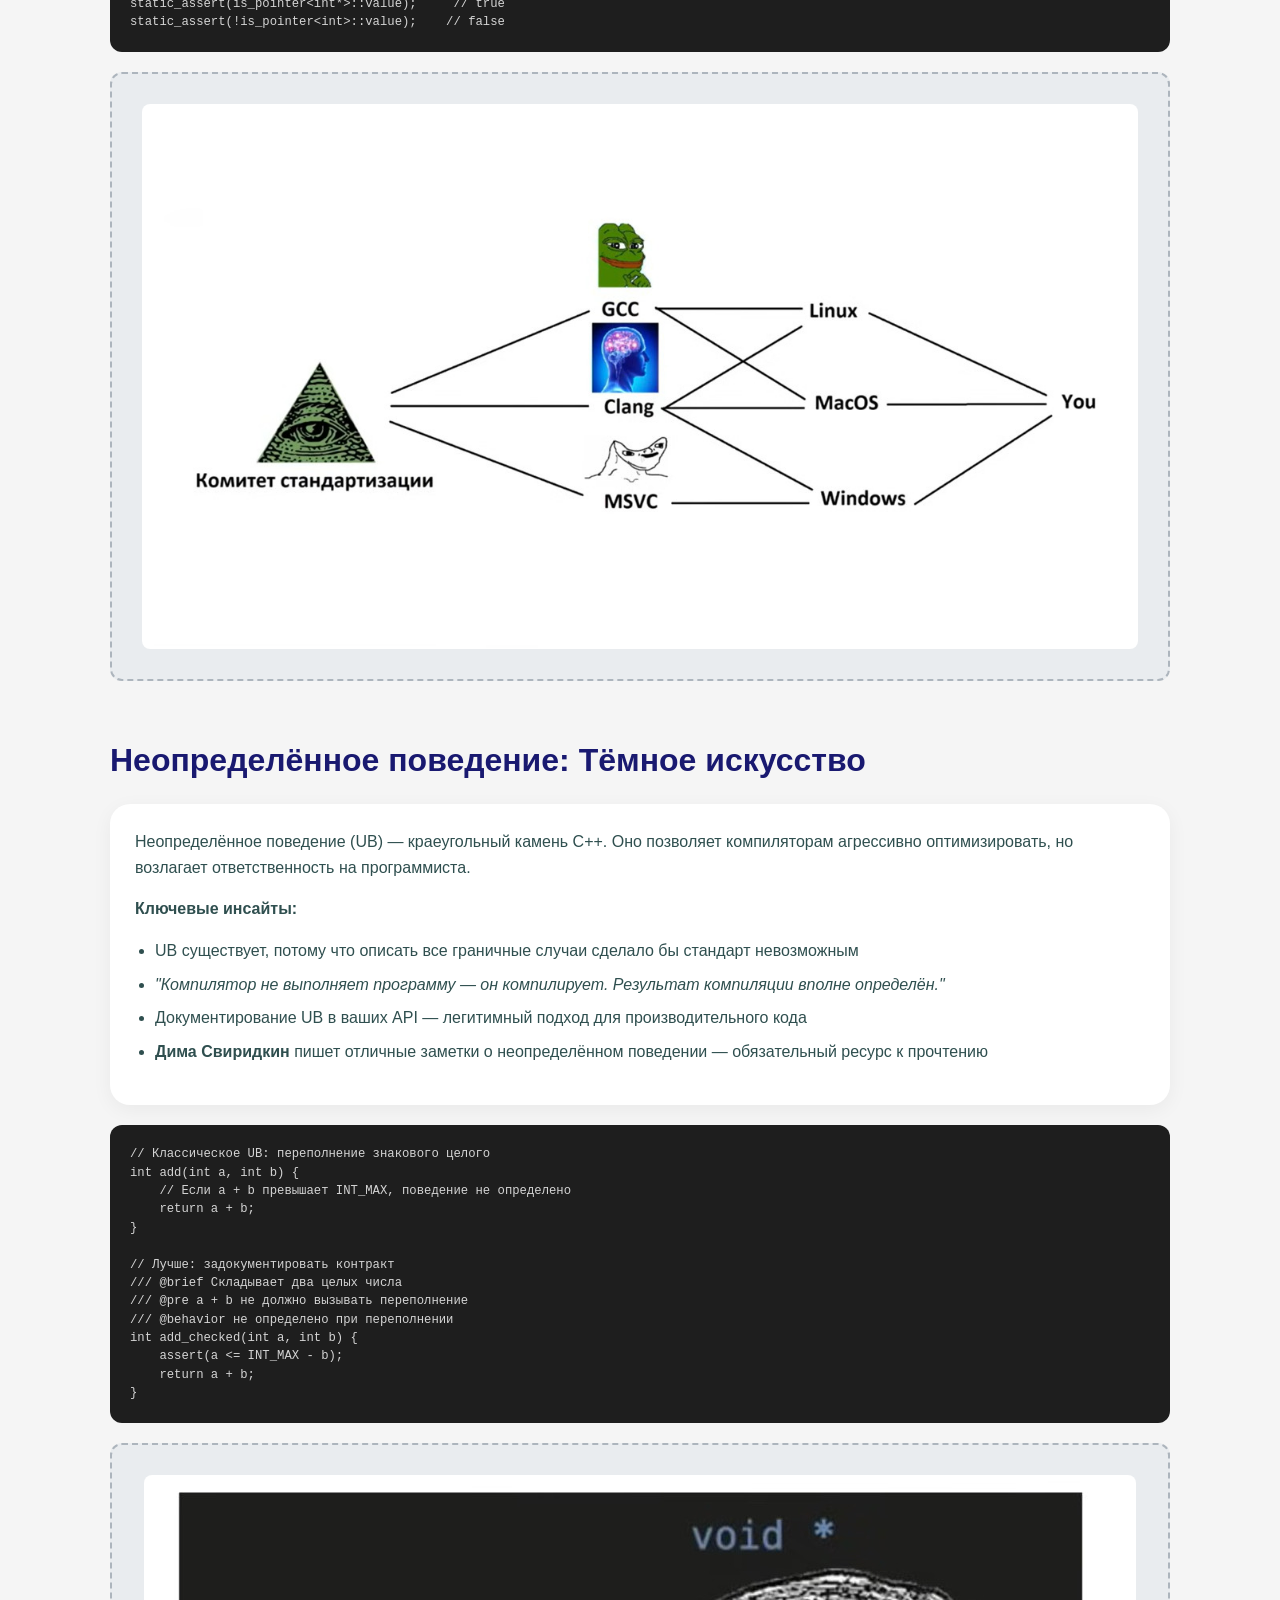
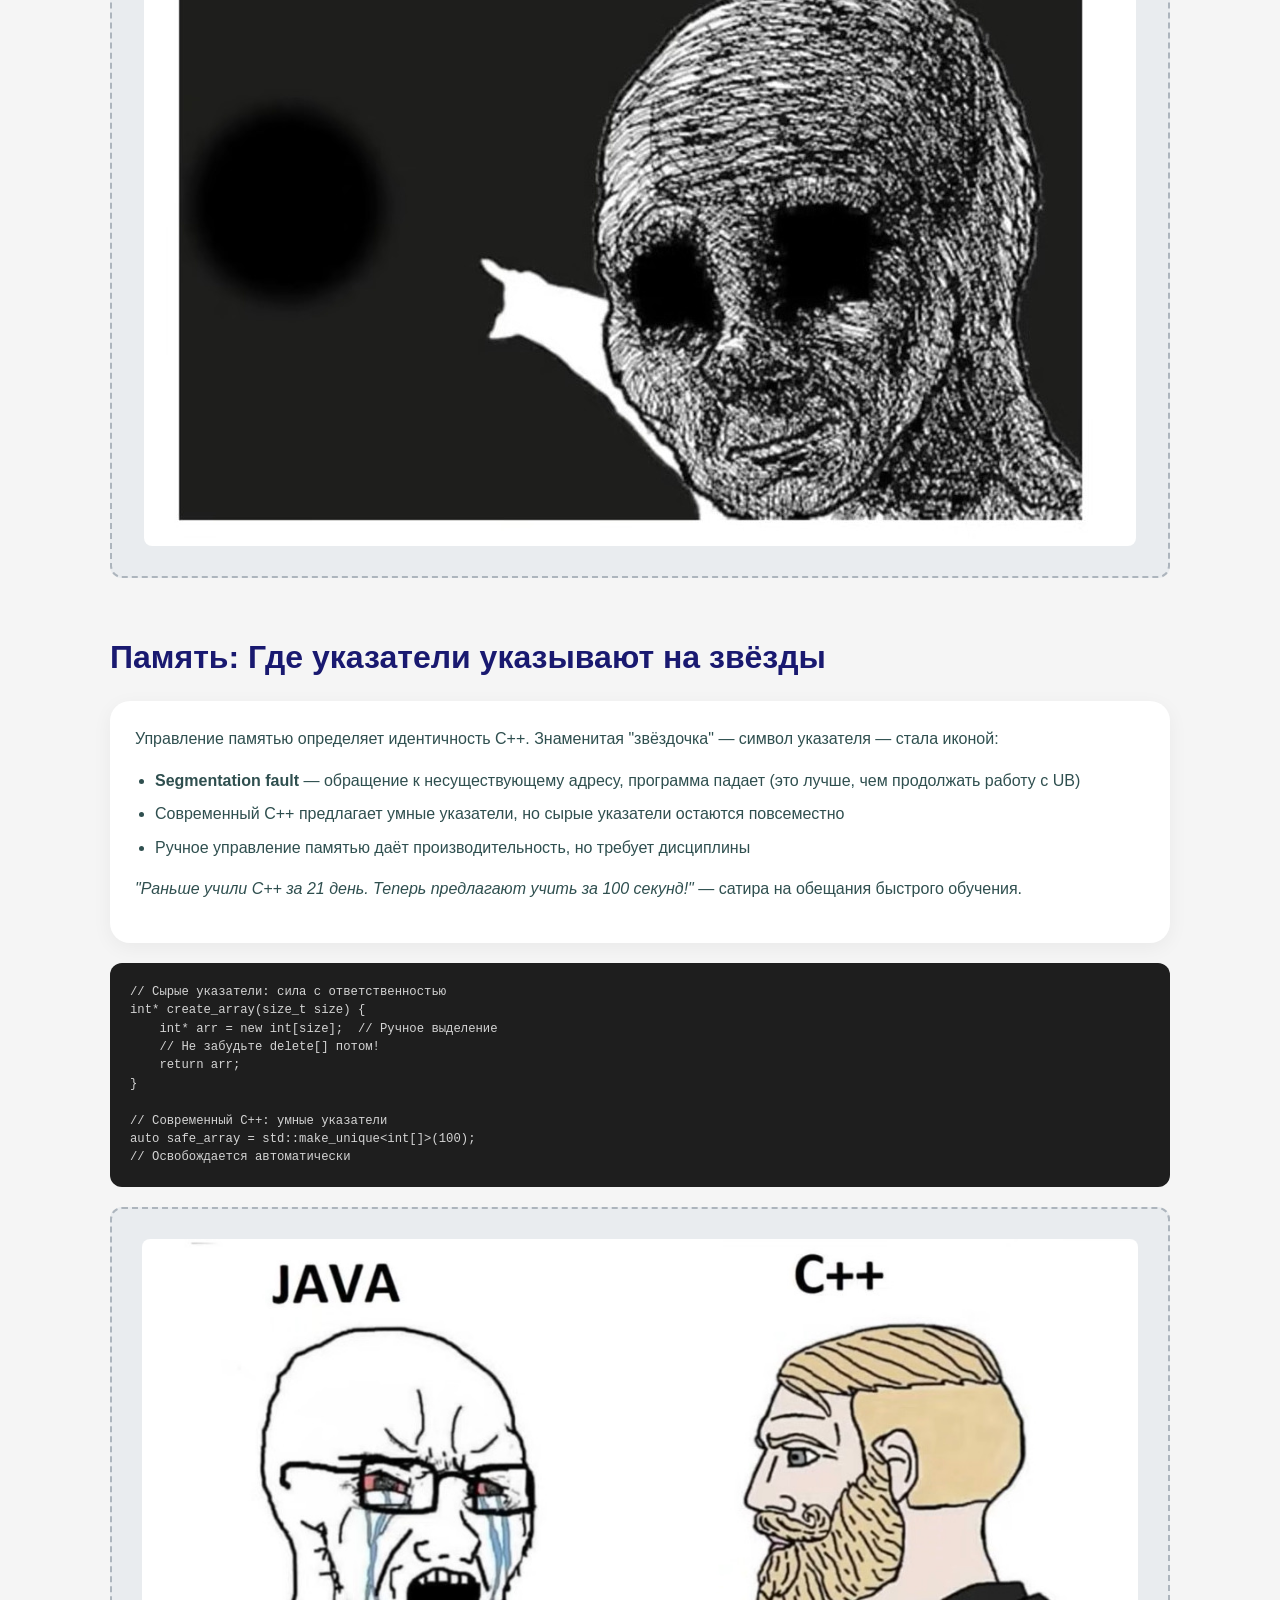
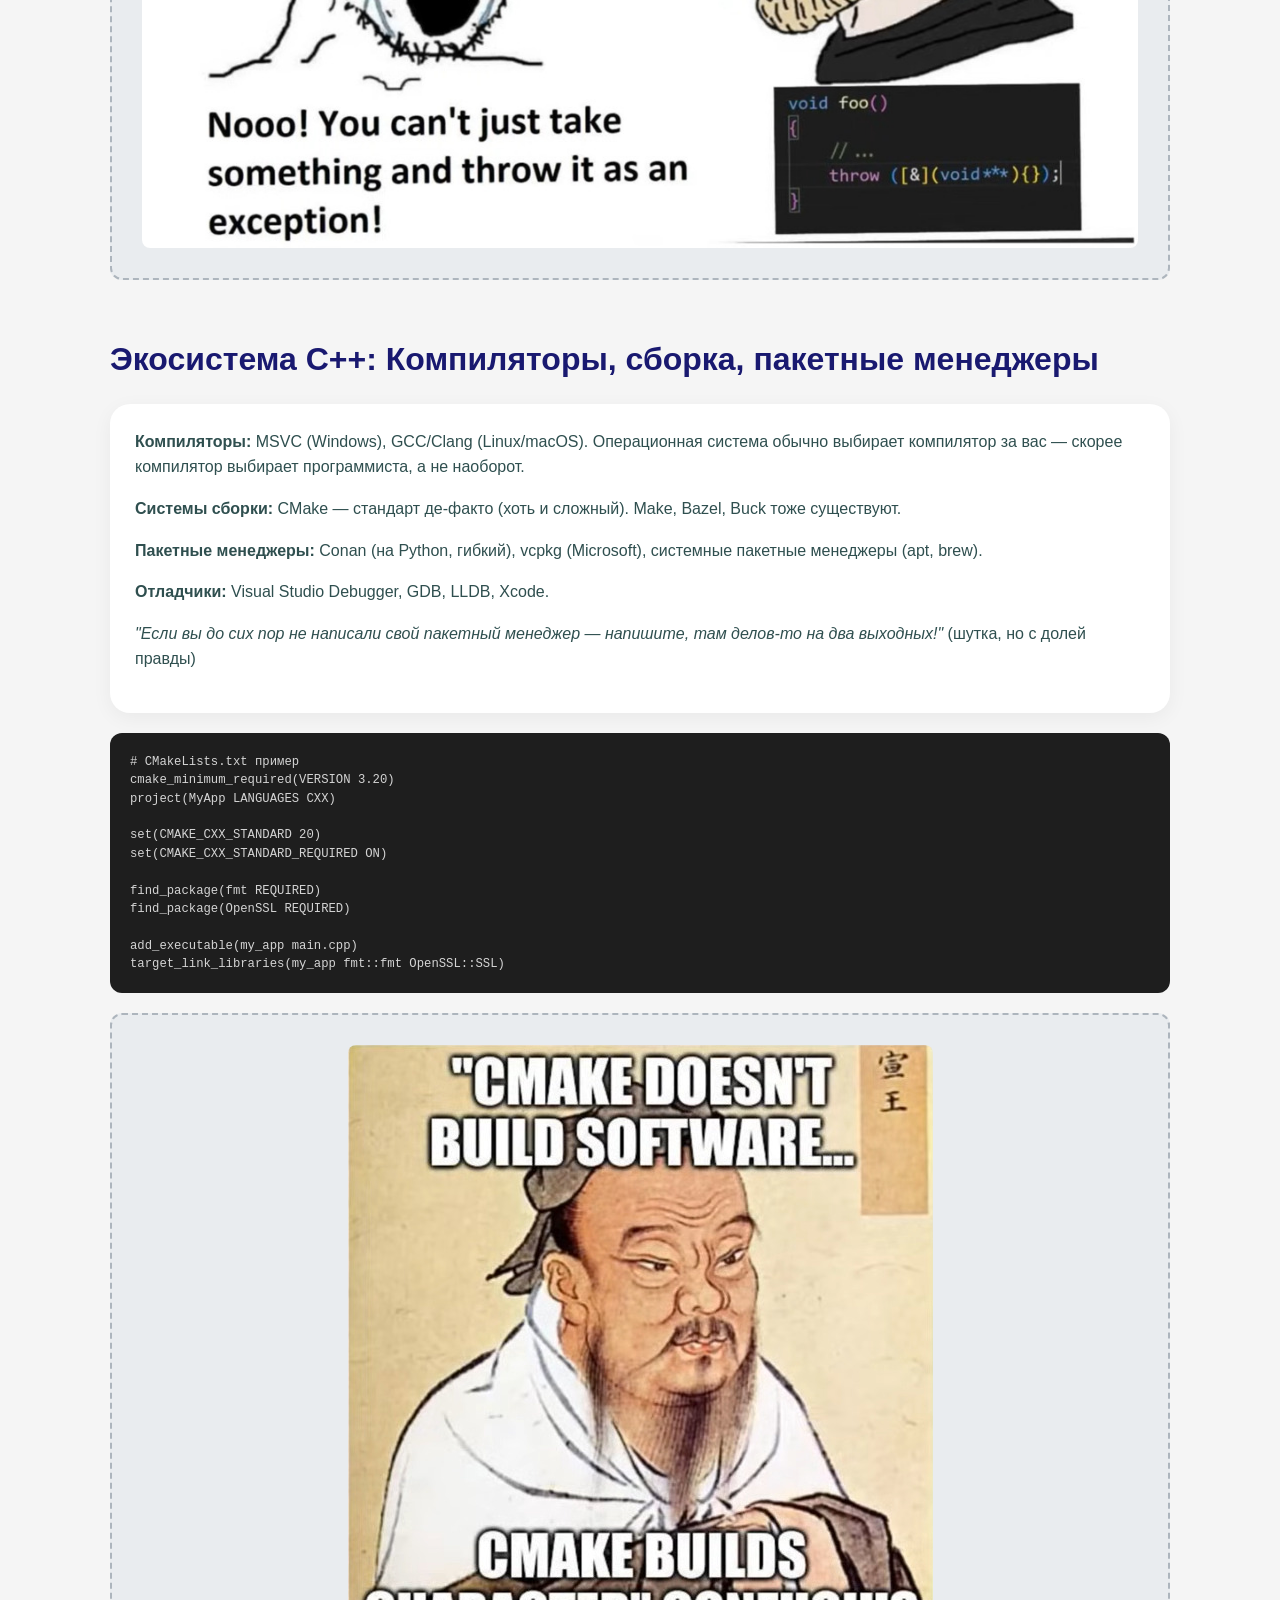
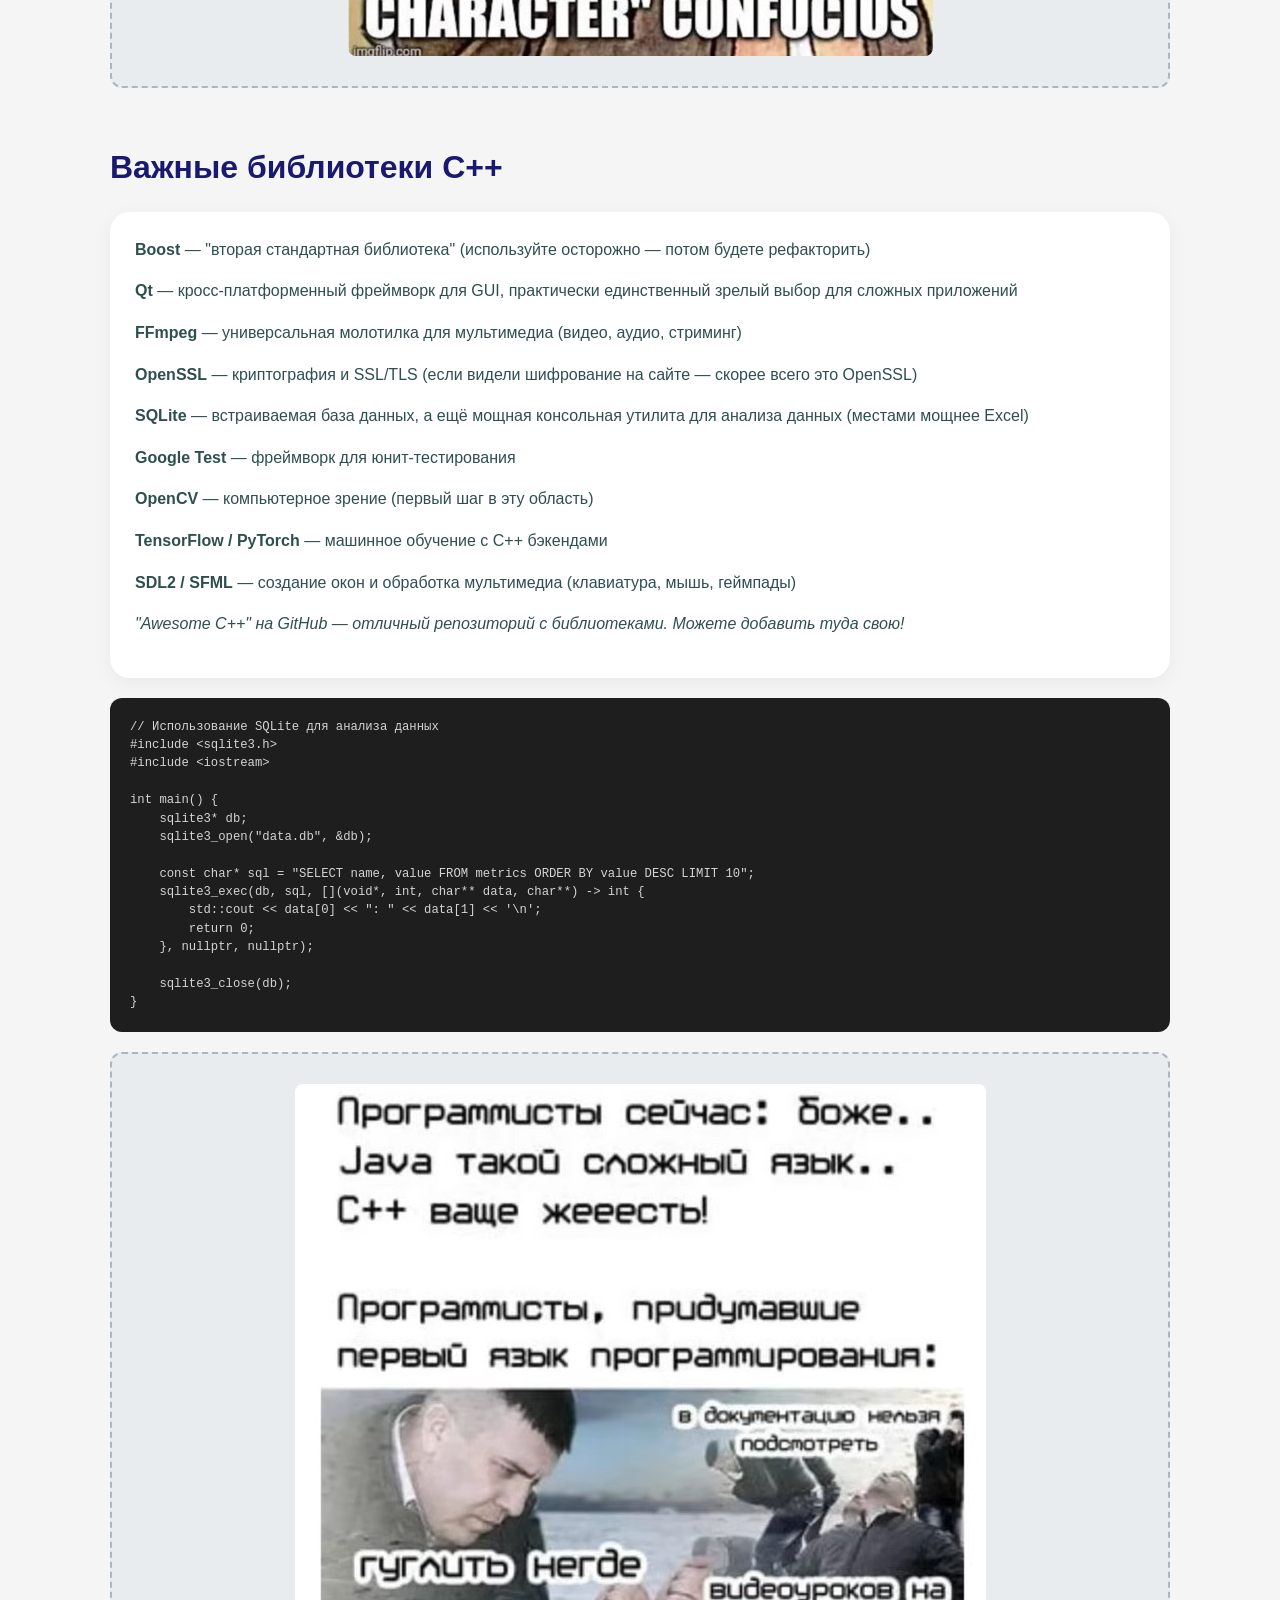
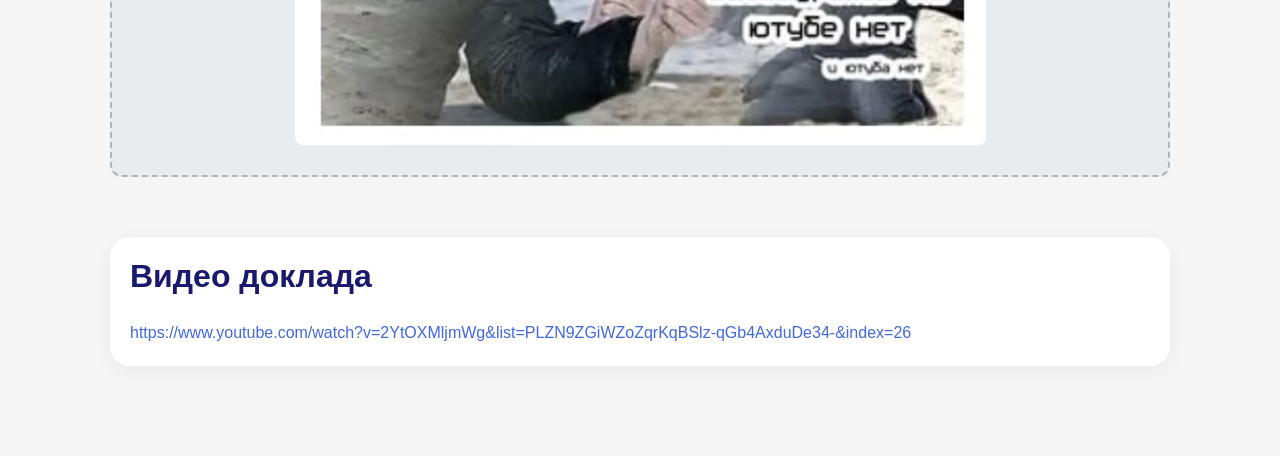
==== commit ff6228a7: "Update cpp-memes.html" ====
--- a/cpp-memes.html
+++ b/cpp-memes.html
@@ -58,18 +58,6 @@
                 <p class="mt-3"><em>"Все браузеры написаны на C++"</em> — Firefox, Chrome, все основные движки.</p>
             </div>
             <div class="code-block">
-                <pre>
-// Пример высокопроизводительного трейдингового движка
-class TradingEngine {
-public:
-    void process_order(const Order&amp; order) noexcept {
-        // Микросекунды имеют значение — прямой доступ к памяти
-        auto* slot = order_book_.find(order.symbol);
-        if (slot) slot->execute(order);
-    }
-private:
-    OrderBook order_book_;
-};</pre>
             </div>
             <div class="image-placeholder">
                 <img src="img/Снимок экрана 2026-03-31 230458.jpg" alt="Мем: браузеры написаны на C++" class="placeholder-img">
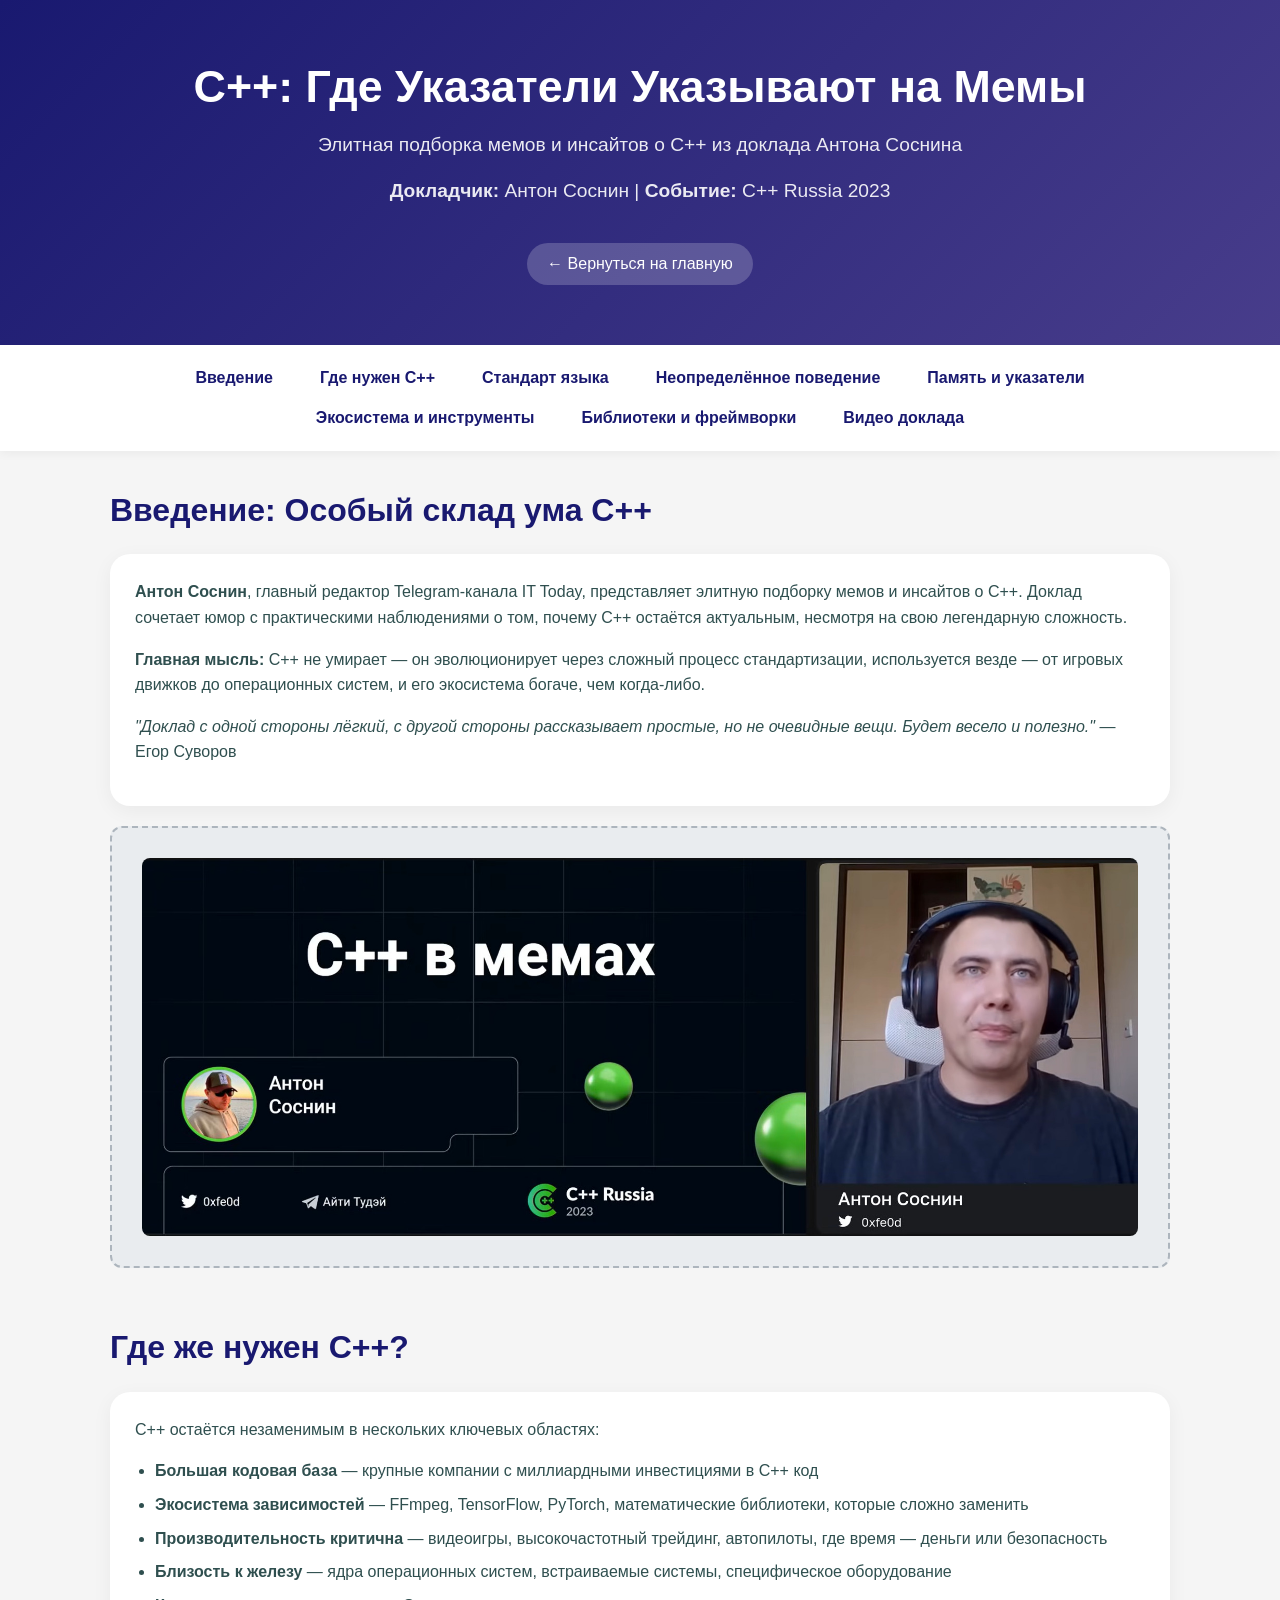
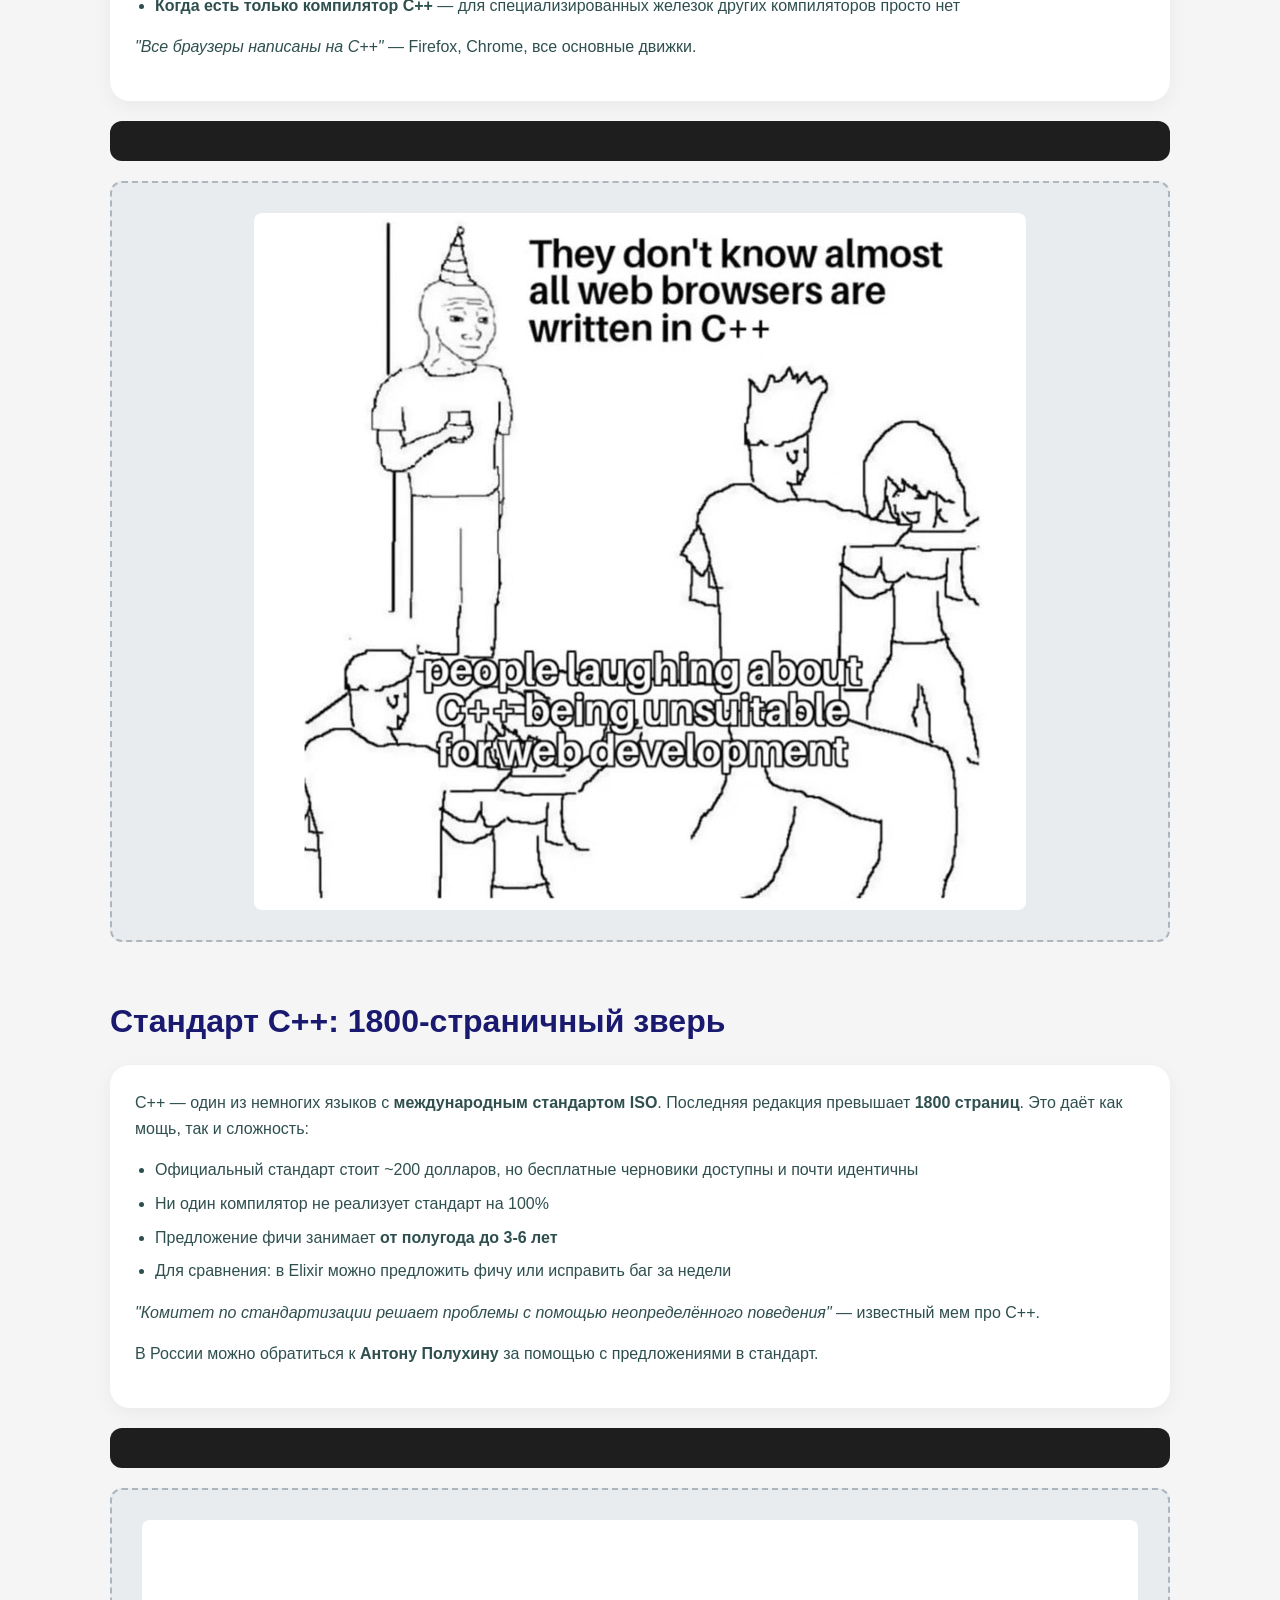
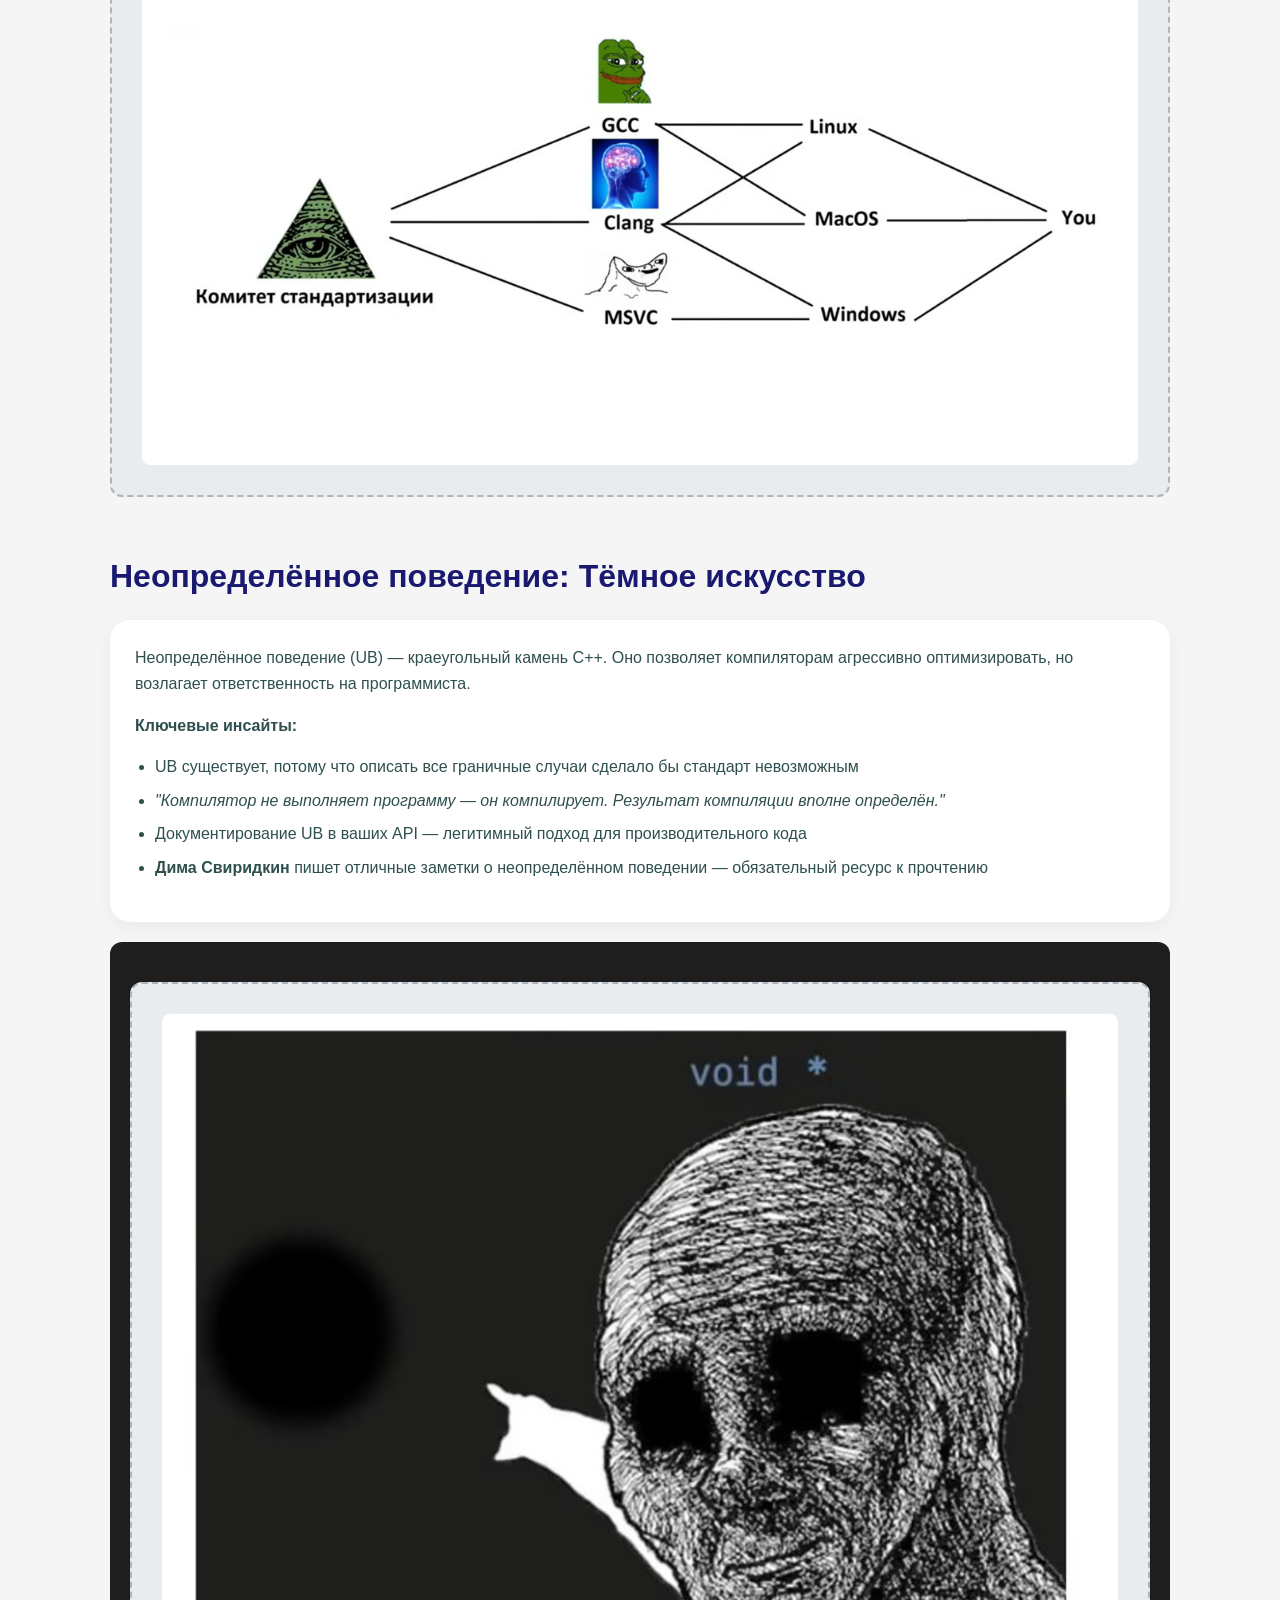
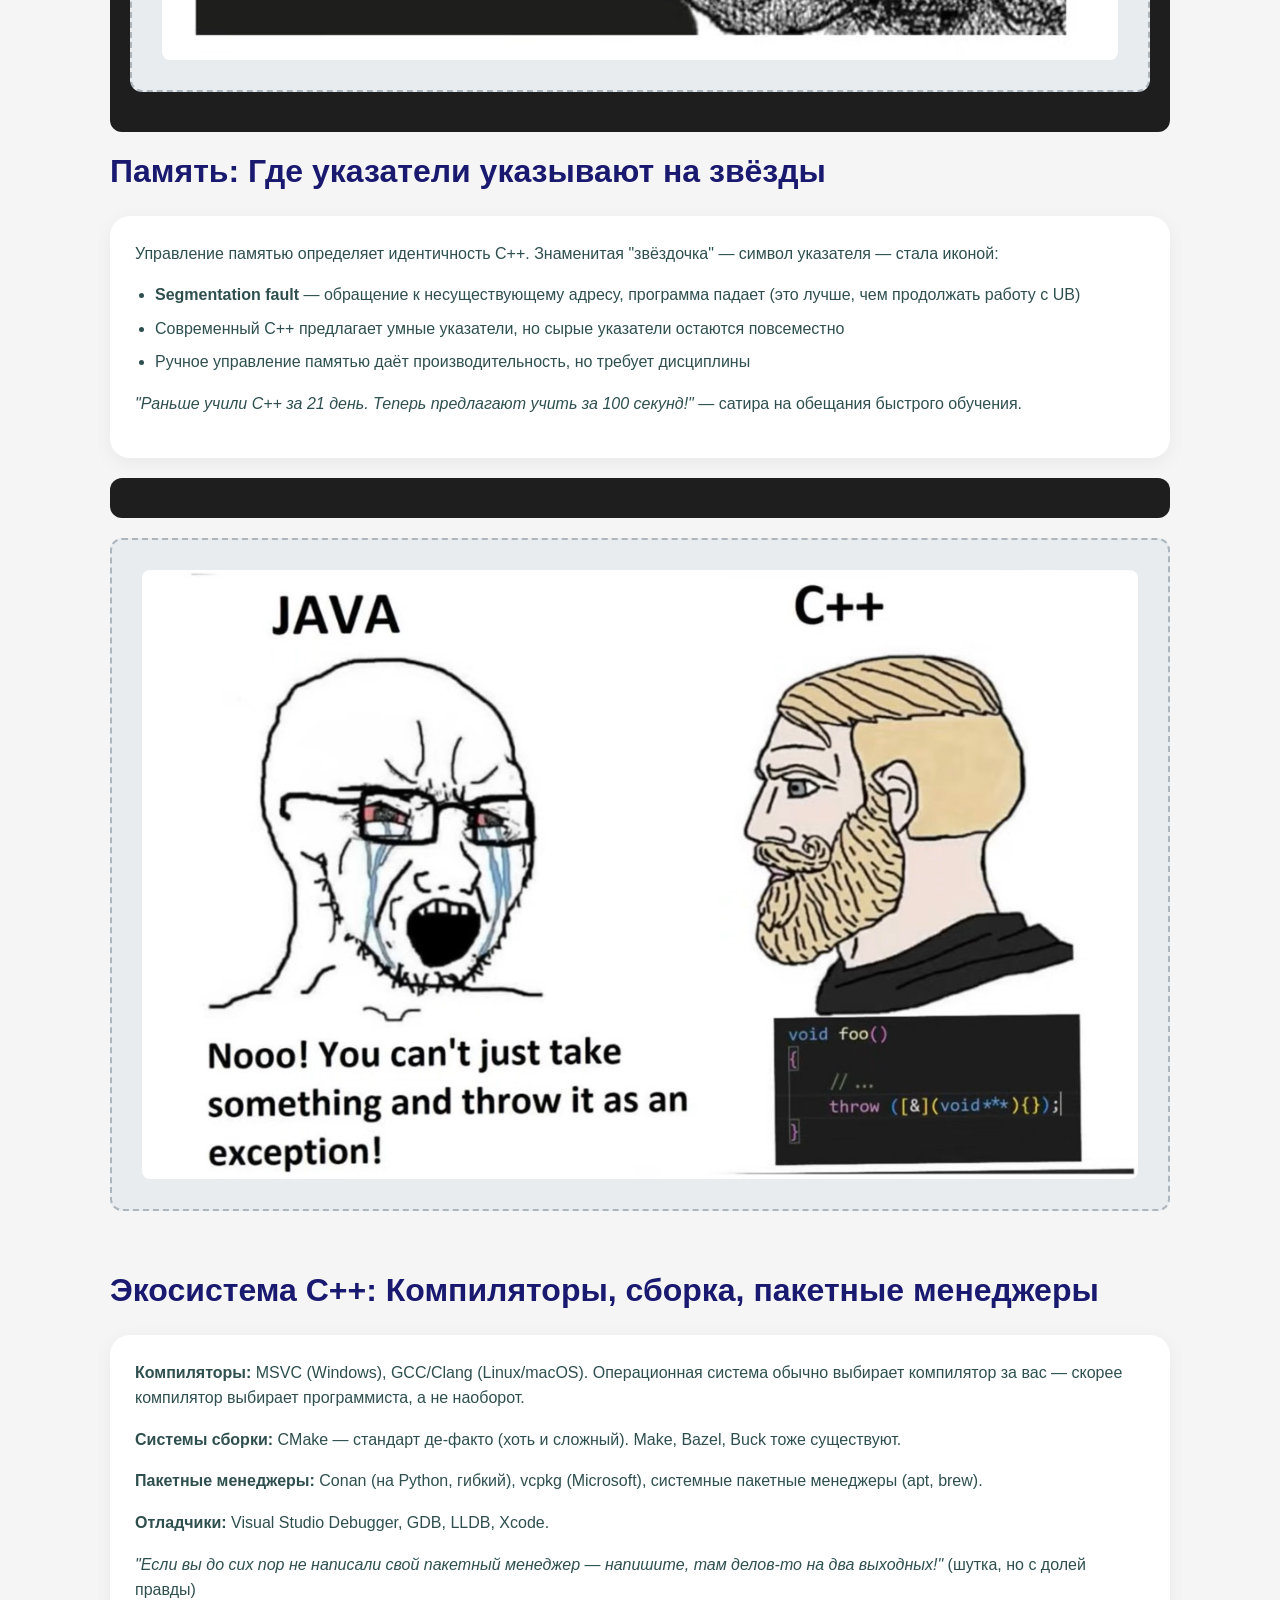
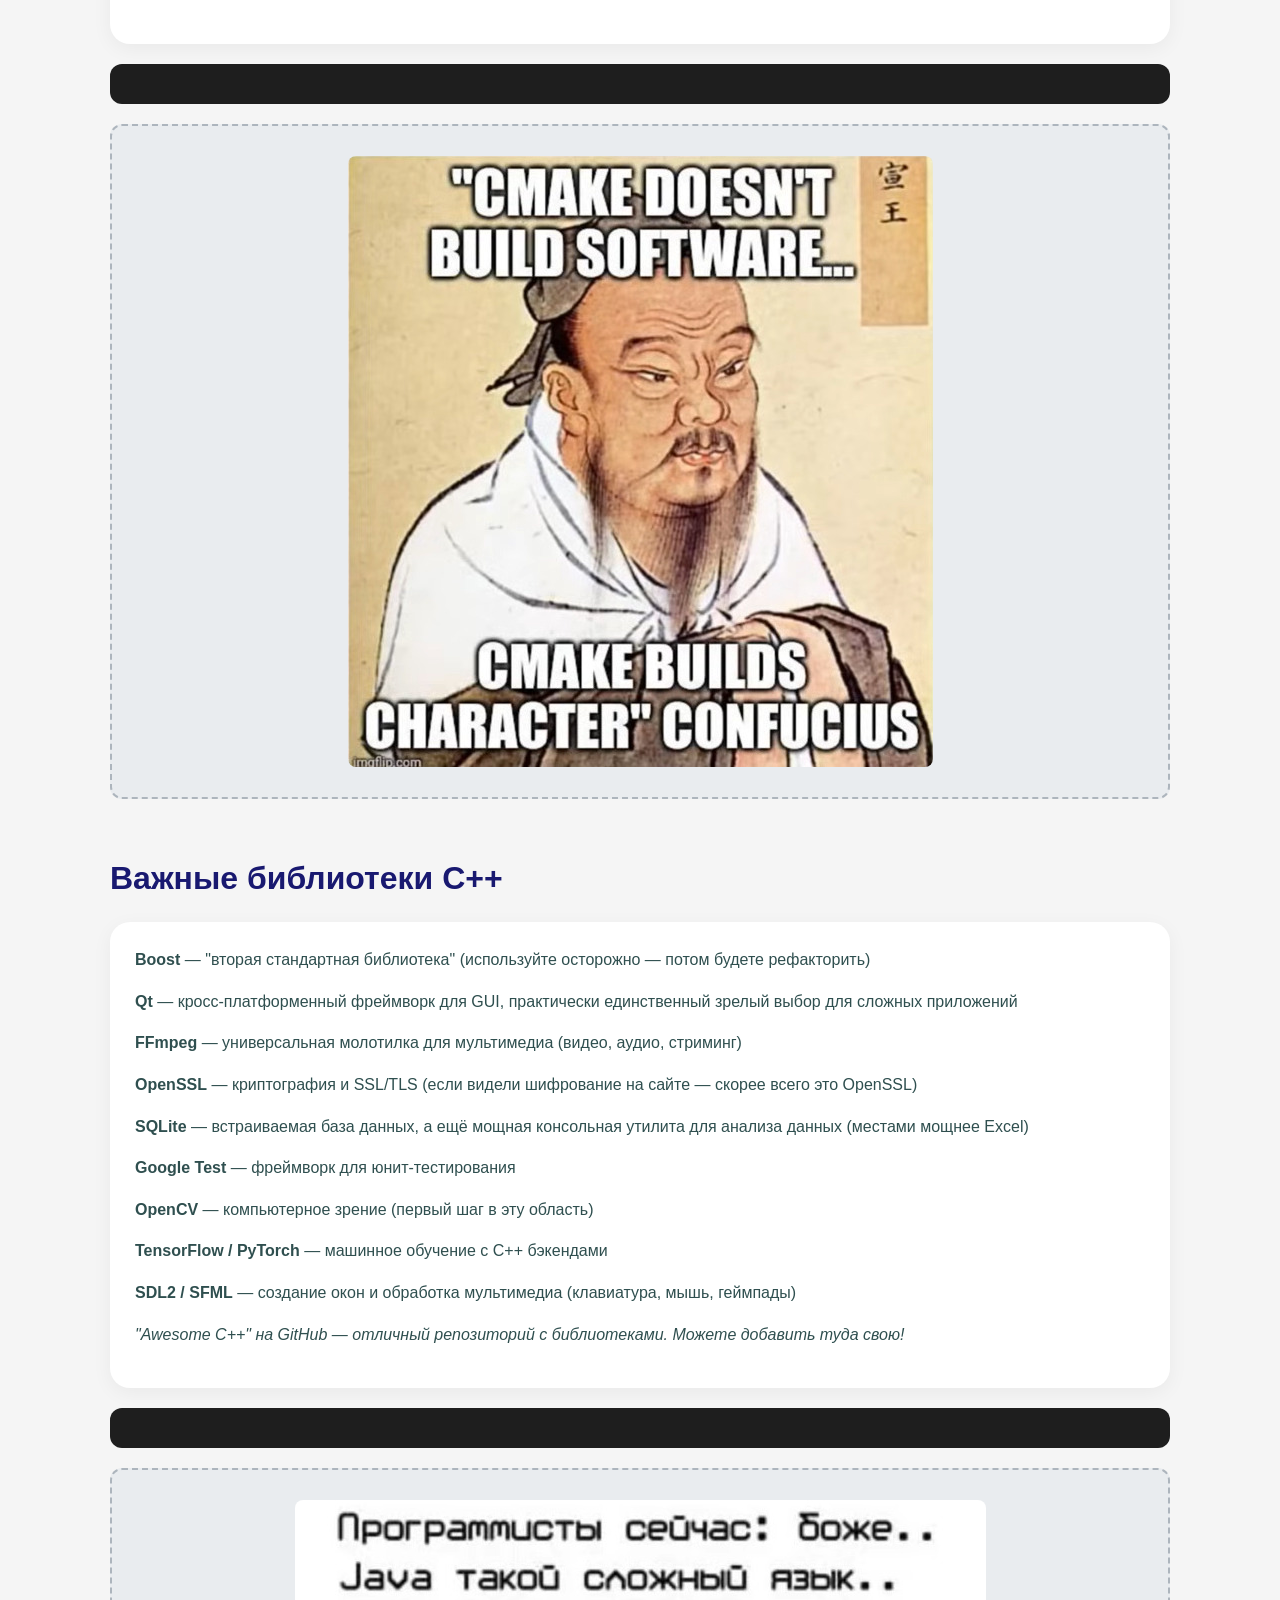
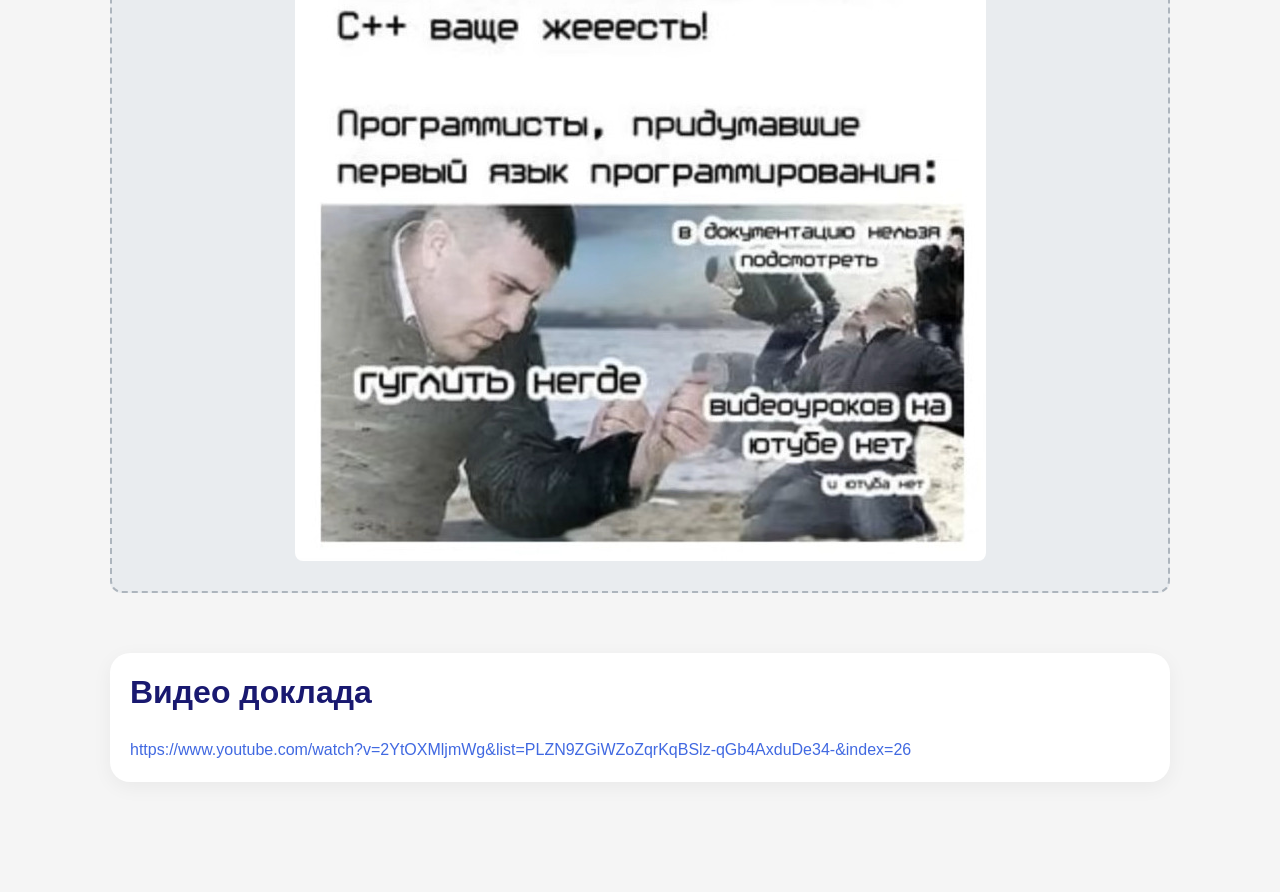
==== commit b81b6a7e: "Update cpp-memes.html" ====
--- a/cpp-memes.html
+++ b/cpp-memes.html
@@ -77,17 +77,6 @@
                 <p class="mt-2">В России можно обратиться к <strong>Антону Полухину</strong> за помощью с предложениями в стандарт.</p>
             </div>
             <div class="code-block">
-                <pre>
-// Сложность стандарта: метапрограммирование на шаблонах
-template&lt;typename T&gt;
-struct is_pointer : std::false_type {};
-
-template&lt;typename T&gt;
-struct is_pointer&lt;T*&gt; : std::true_type {};
-
-// Использование
-static_assert(is_pointer&lt;int*&gt;::value);     // true
-static_assert(!is_pointer&lt;int&gt;::value);    // false</pre>
             </div>
             <div class="image-placeholder">
                 <img src="img/Снимок экрана 2026-03-31 230704.jpg" alt="Комитет стандартизации C++" class="placeholder-img">
@@ -106,22 +95,6 @@
                 </ul>
             </div>
             <div class="code-block">
-                <pre>
-// Классическое UB: переполнение знакового целого
-int add(int a, int b) {
-    // Если a + b превышает INT_MAX, поведение не определено
-    return a + b;
-}
-
-// Лучше: задокументировать контракт
-/// @brief Складывает два целых числа
-/// @pre a + b не должно вызывать переполнение
-/// @behavior не определено при переполнении
-int add_checked(int a, int b) {
-    assert(a <= INT_MAX - b);
-    return a + b;
-}</pre>
-            </div>
             <div class="image-placeholder">
                 <img src="img/Снимок экрана 2026-03-31 230913.jpg" alt="Мем про C++ и исключения" class="placeholder-img">
             </div>
@@ -138,17 +111,6 @@
                 <p class="mt-3"><em>"Раньше учили C++ за 21 день. Теперь предлагают учить за 100 секунд!"</em> — сатира на обещания быстрого обучения.</p>
             </div>
             <div class="code-block">
-                <pre>
-// Сырые указатели: сила с ответственностью
-int* create_array(size_t size) {
-    int* arr = new int[size];  // Ручное выделение
-    // Не забудьте delete[] потом!
-    return arr;
-}
-
-// Современный C++: умные указатели
-auto safe_array = std::make_unique&lt;int[]&gt;(100);
-// Освобождается автоматически</pre>
             </div>
             <div class="image-placeholder">
                 <img src="img/Снимок экрана 2026-03-31 231143.jpg" alt="C++ vs Java исключения" class="placeholder-img">
@@ -164,19 +126,6 @@
                 <p class="mt-3"><em>"Если вы до сих пор не написали свой пакетный менеджер — напишите, там делов-то на два выходных!"</em> (шутка, но с долей правды)</p>
             </div>
             <div class="code-block">
-                <pre>
-# CMakeLists.txt пример
-cmake_minimum_required(VERSION 3.20)
-project(MyApp LANGUAGES CXX)
-
-set(CMAKE_CXX_STANDARD 20)
-set(CMAKE_CXX_STANDARD_REQUIRED ON)
-
-find_package(fmt REQUIRED)
-find_package(OpenSSL REQUIRED)
-
-add_executable(my_app main.cpp)
-target_link_libraries(my_app fmt::fmt OpenSSL::SSL)</pre>
             </div>
             <div class="image-placeholder">
                 <img src="img/Снимок экрана 2026-03-31 231557.jpg" alt="CMake builds character" class="placeholder-img">
@@ -197,23 +146,6 @@
                 <p class="mt-3"><em>"Awesome C++" на GitHub — отличный репозиторий с библиотеками. Можете добавить туда свою!</em></p>
             </div>
             <div class="code-block">
-                <pre>
-// Использование SQLite для анализа данных
-#include &lt;sqlite3.h&gt;
-#include &lt;iostream&gt;
-
-int main() {
-    sqlite3* db;
-    sqlite3_open("data.db", &db);
-    
-    const char* sql = "SELECT name, value FROM metrics ORDER BY value DESC LIMIT 10";
-    sqlite3_exec(db, sql, [](void*, int, char** data, char**) -> int {
-        std::cout &lt;&lt; data[0] &lt;&lt; ": " &lt;&lt; data[1] &lt;&lt; '\n';
-        return 0;
-    }, nullptr, nullptr);
-    
-    sqlite3_close(db);
-}</pre>
             </div>
             <div class="image-placeholder">
                 <img src="img/Снимок экрана 2026-03-31 231913.jpg" alt="Мем про сложность C++" class="placeholder-img">
